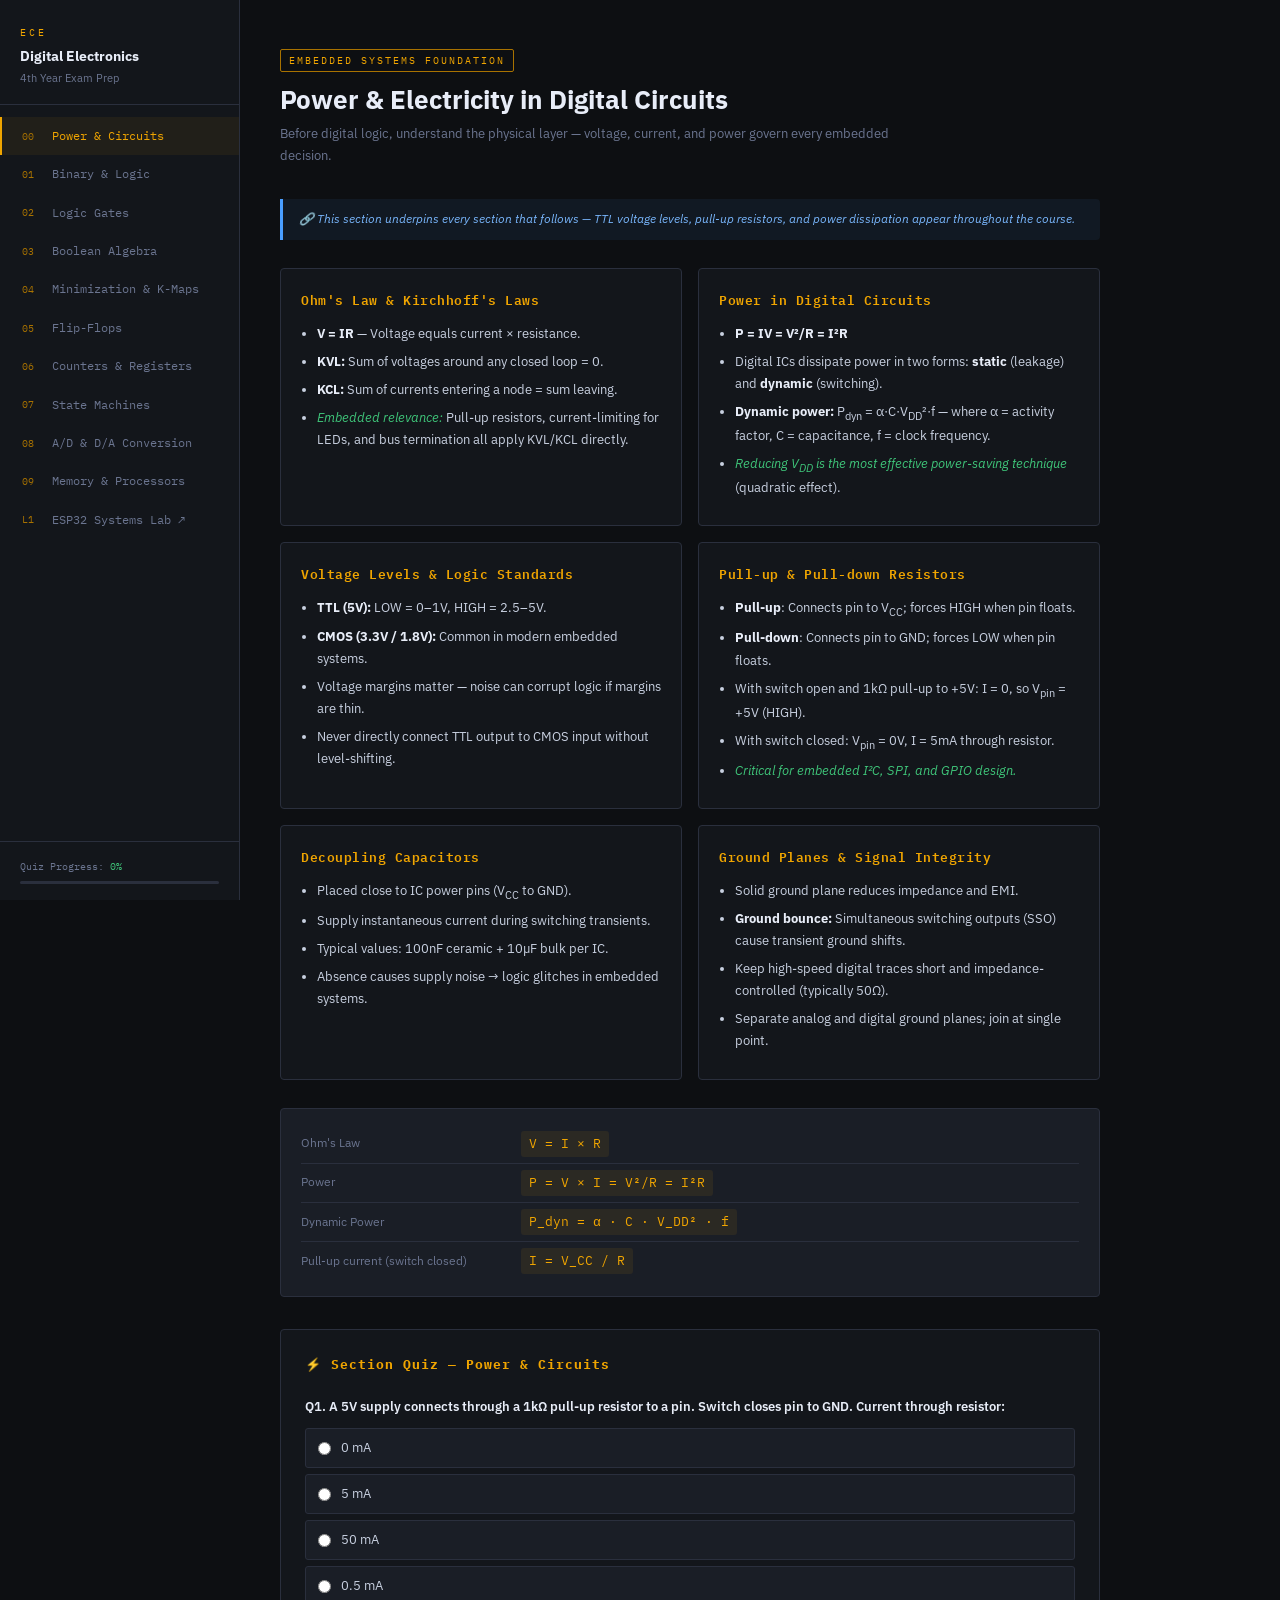
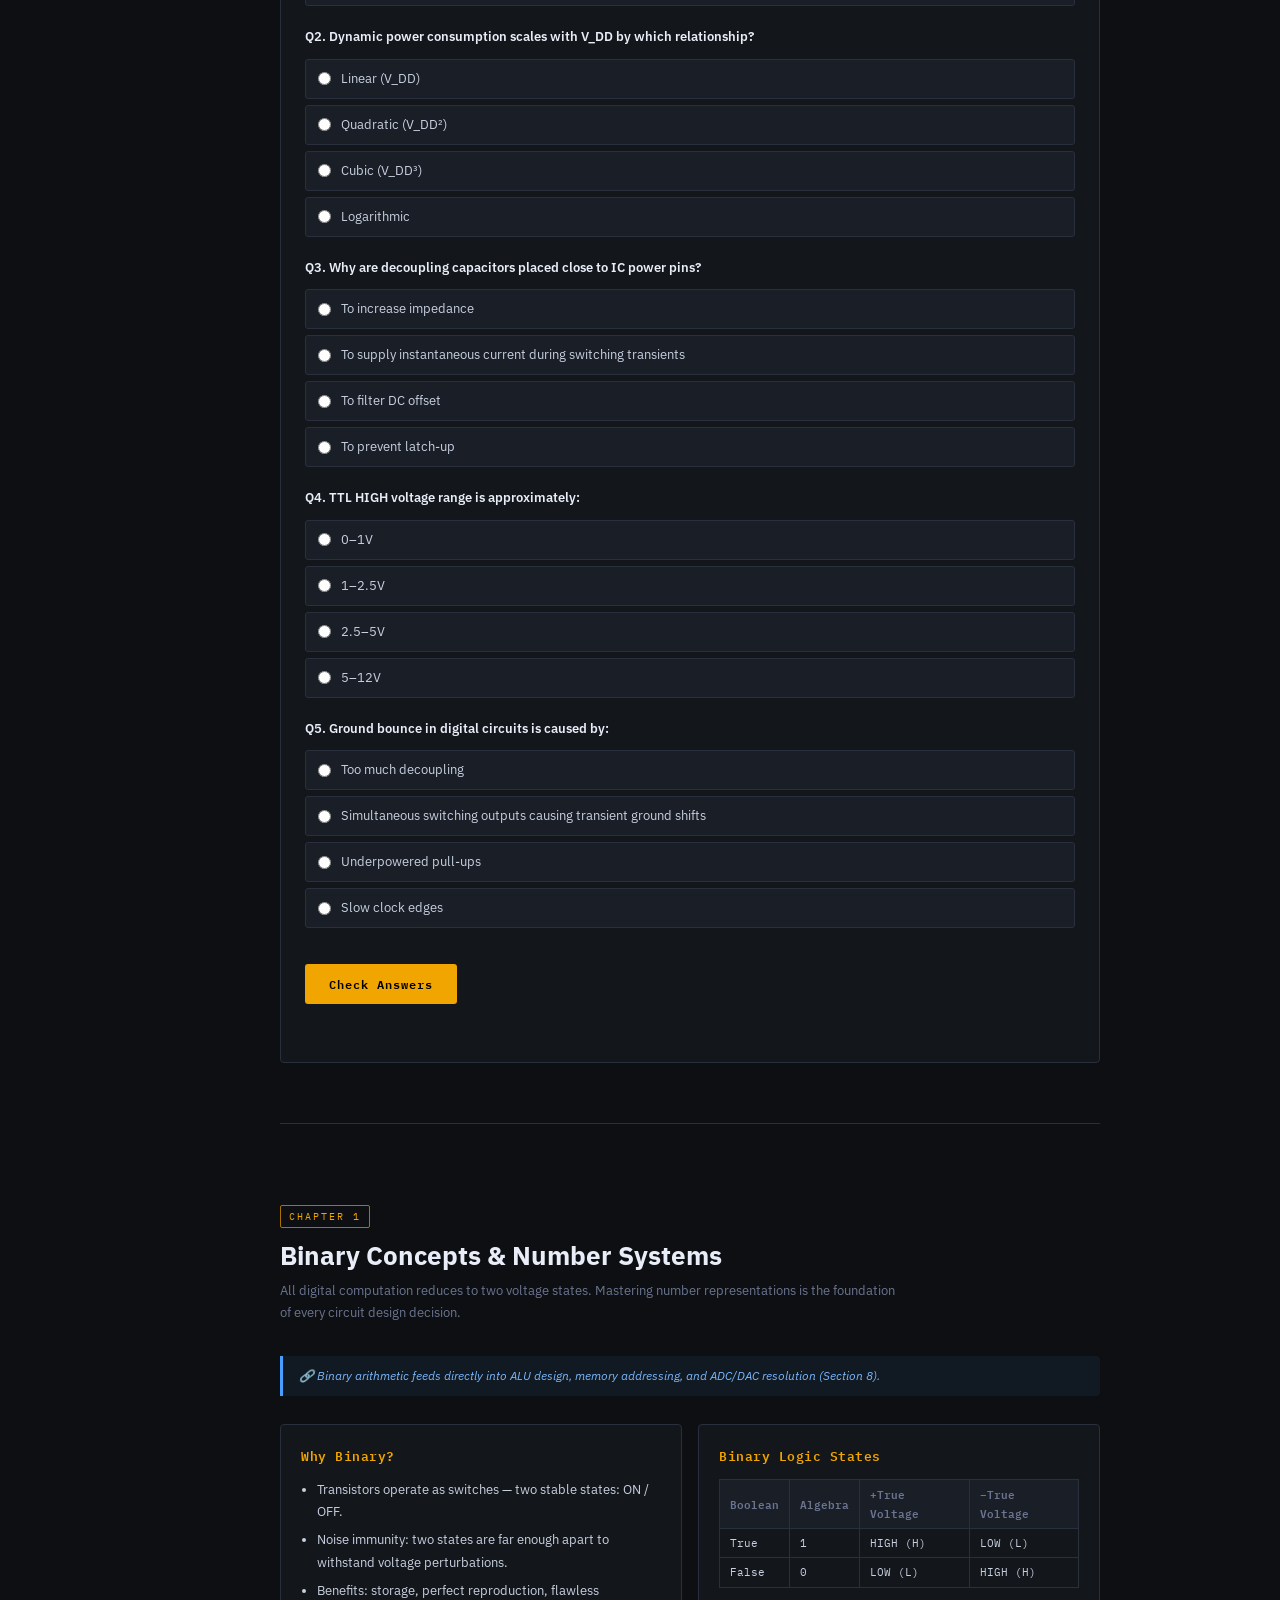
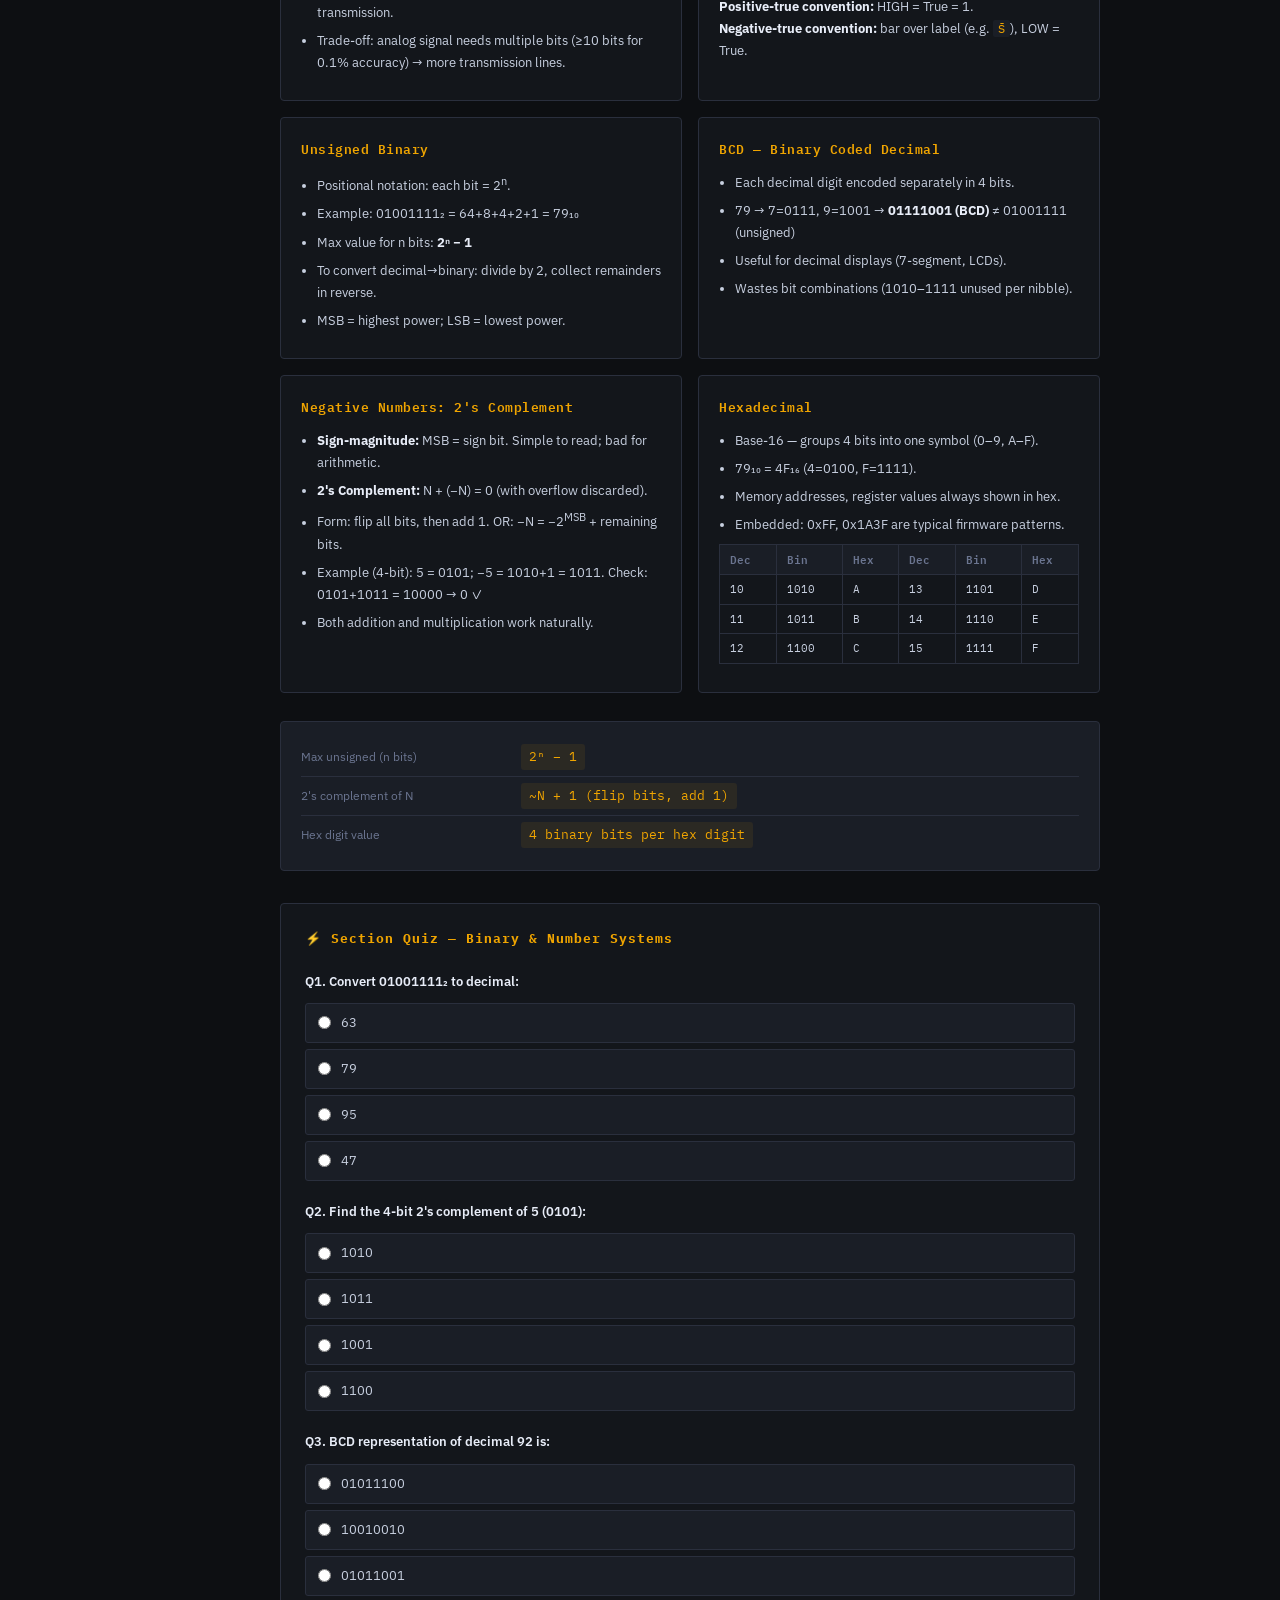
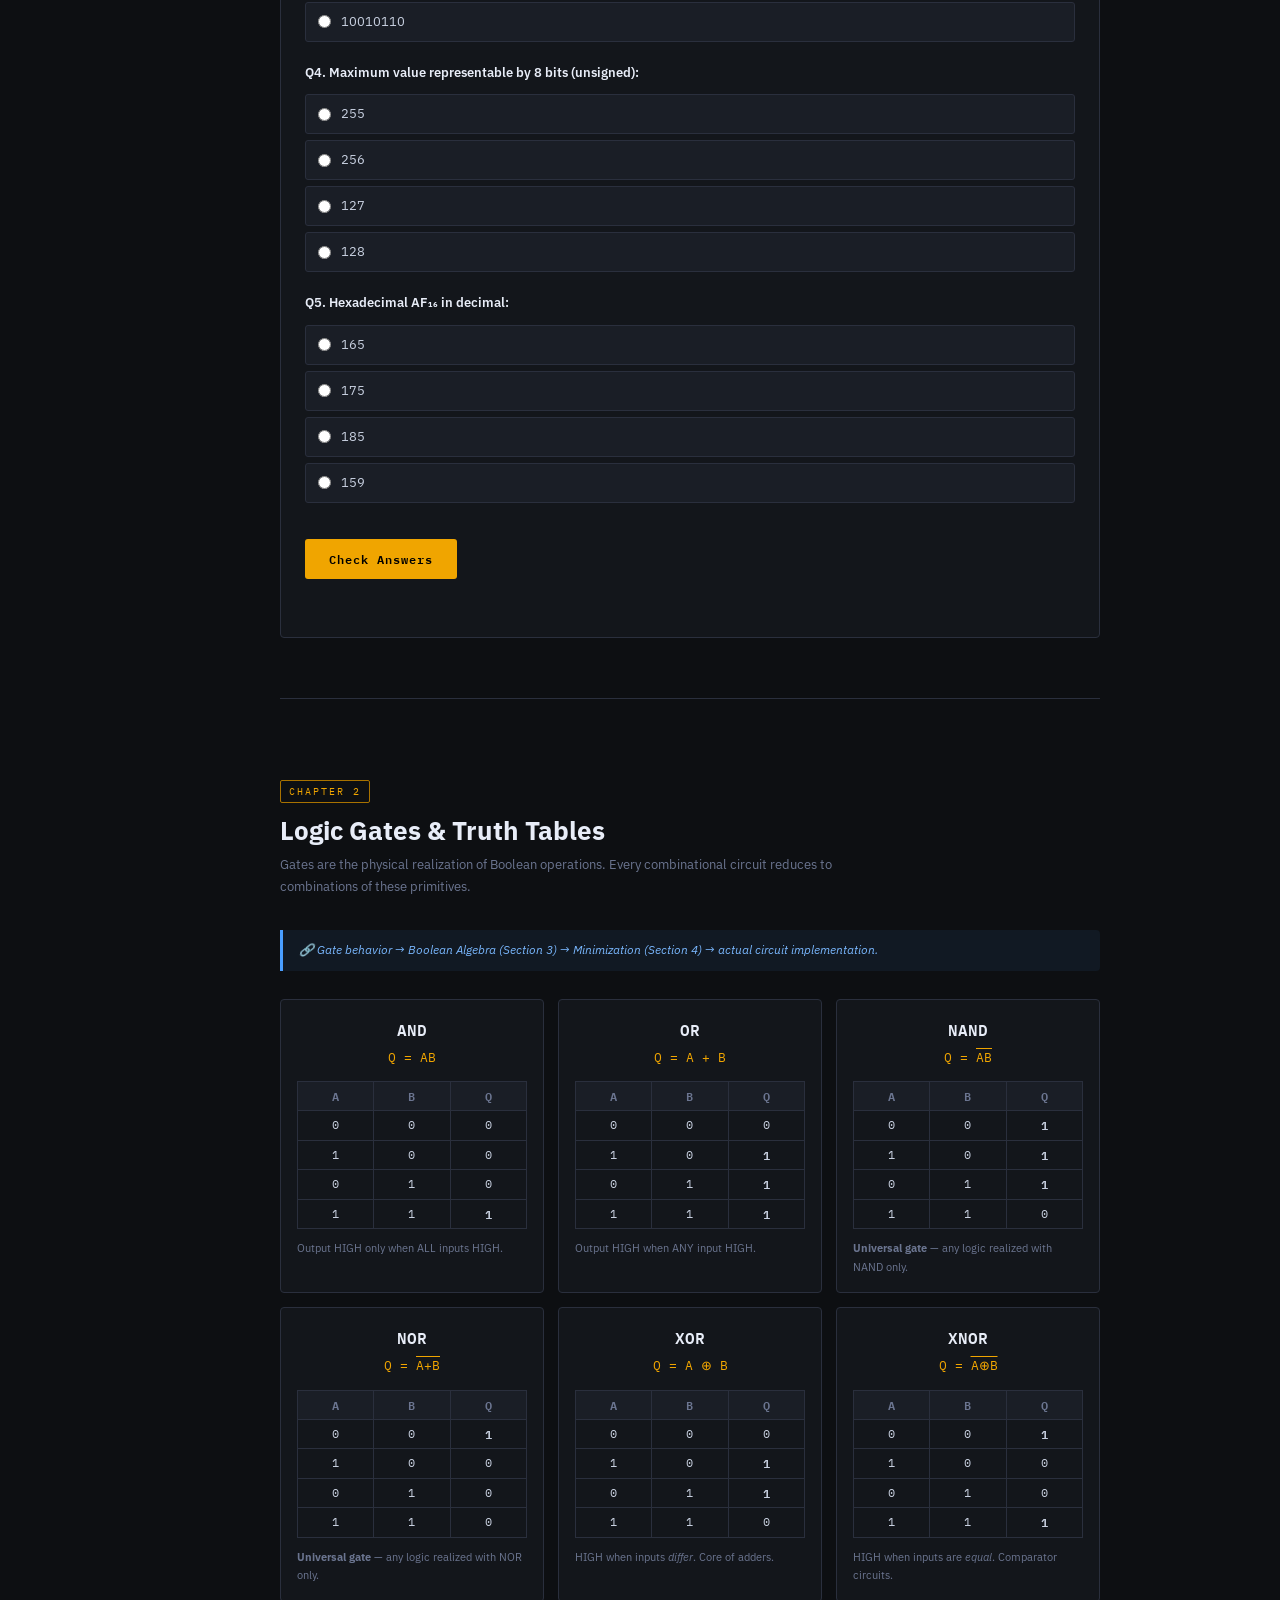
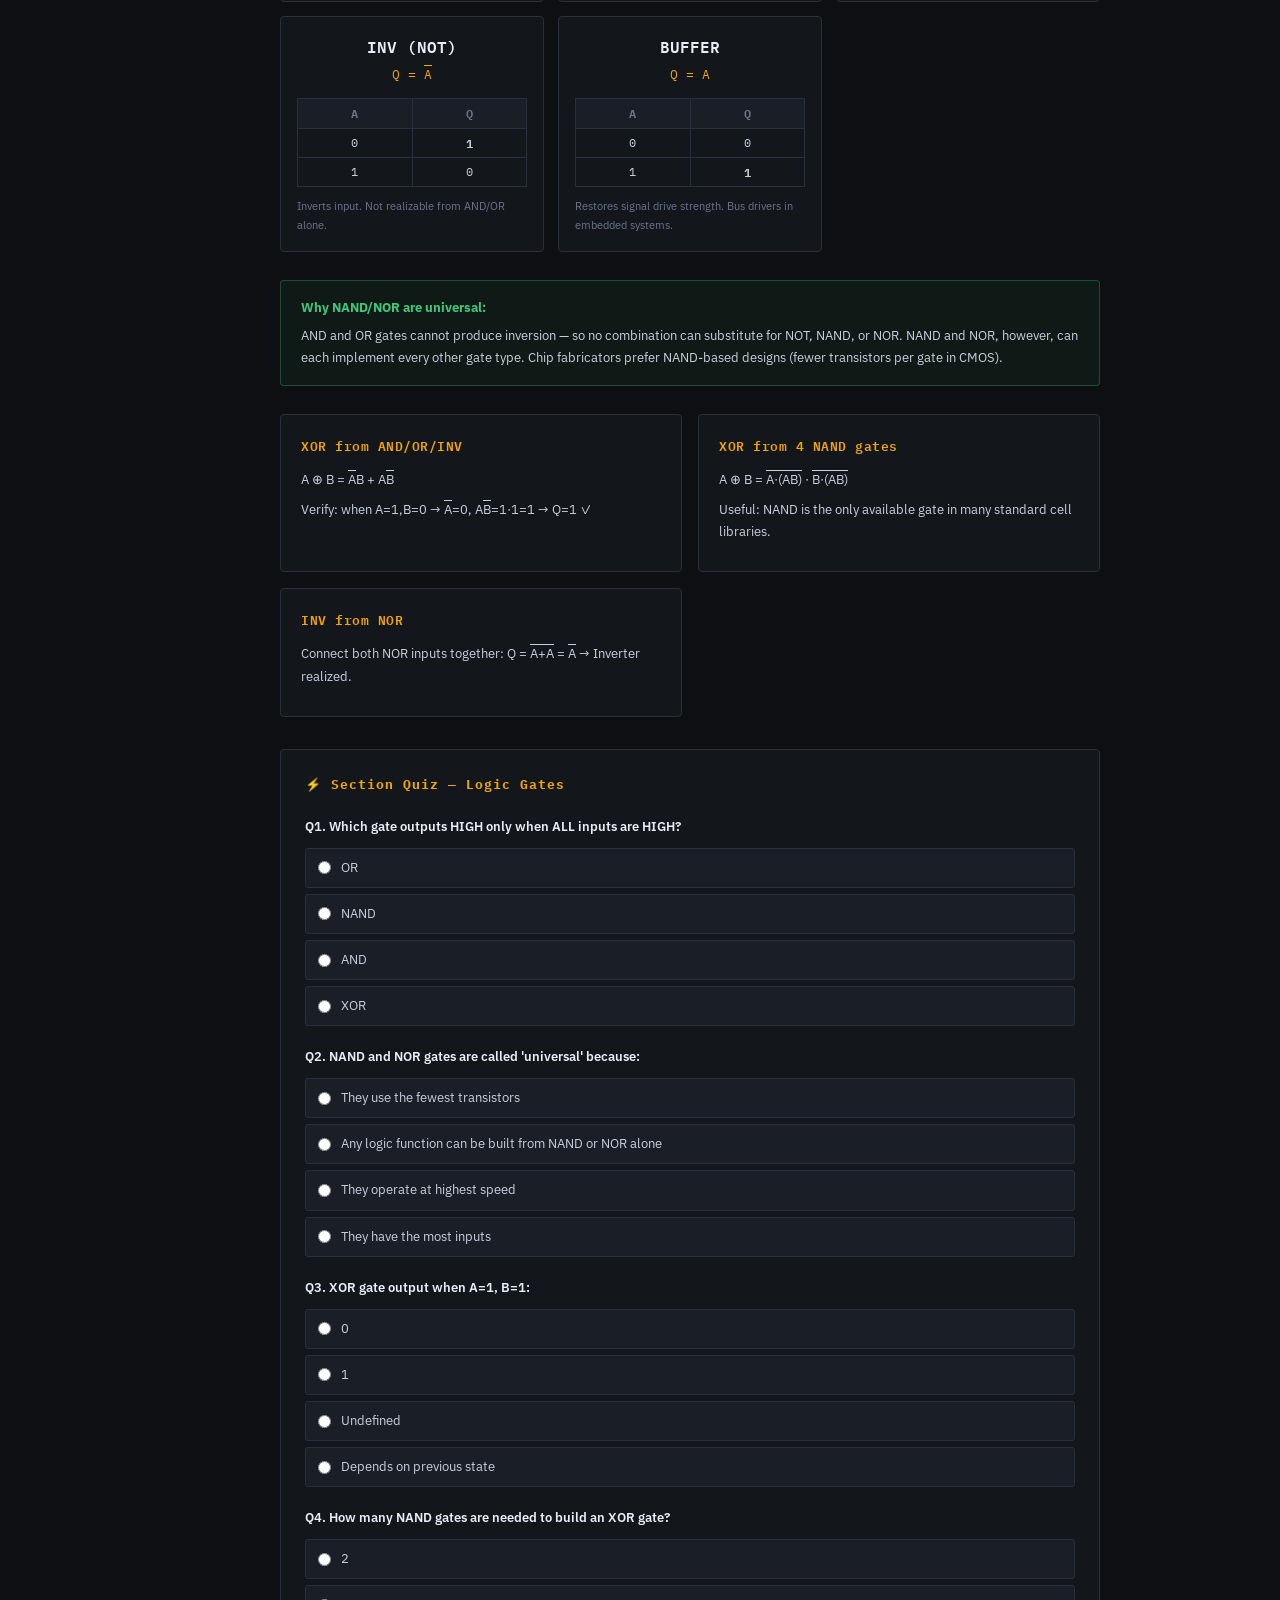
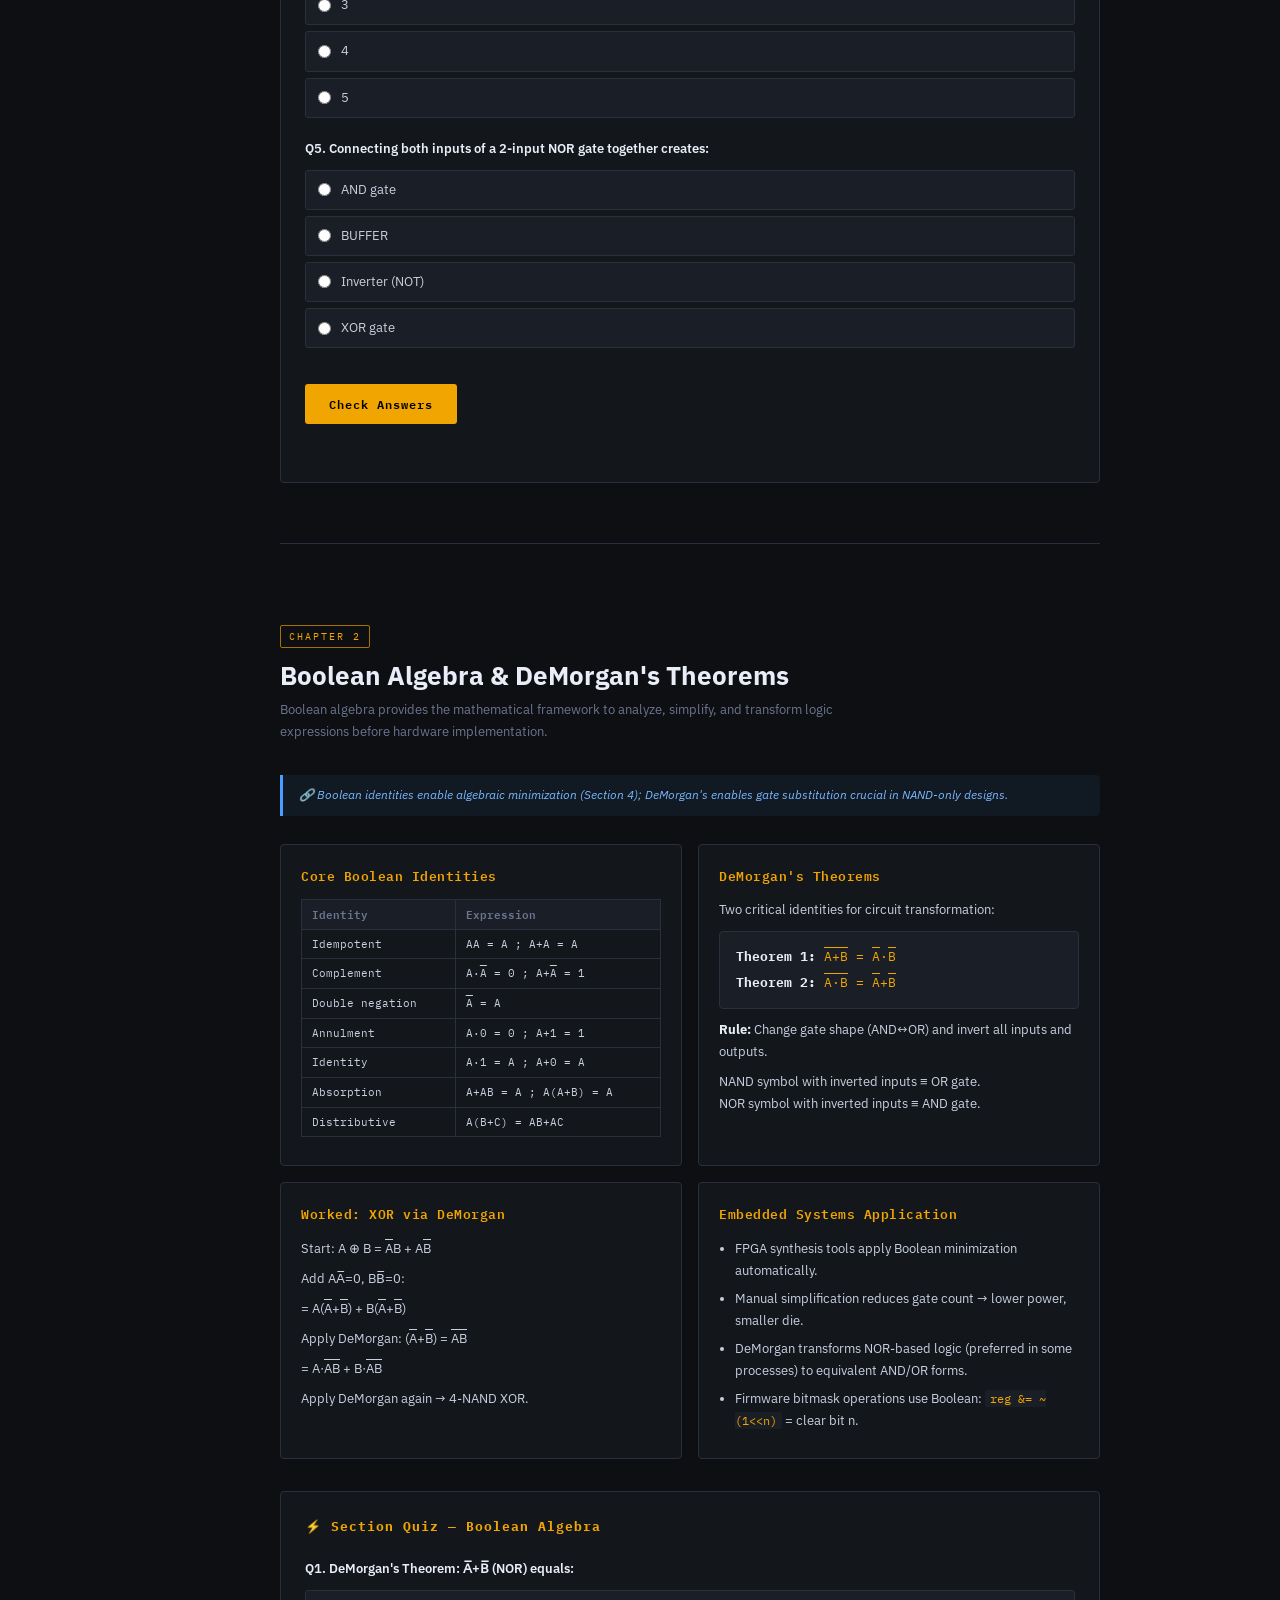
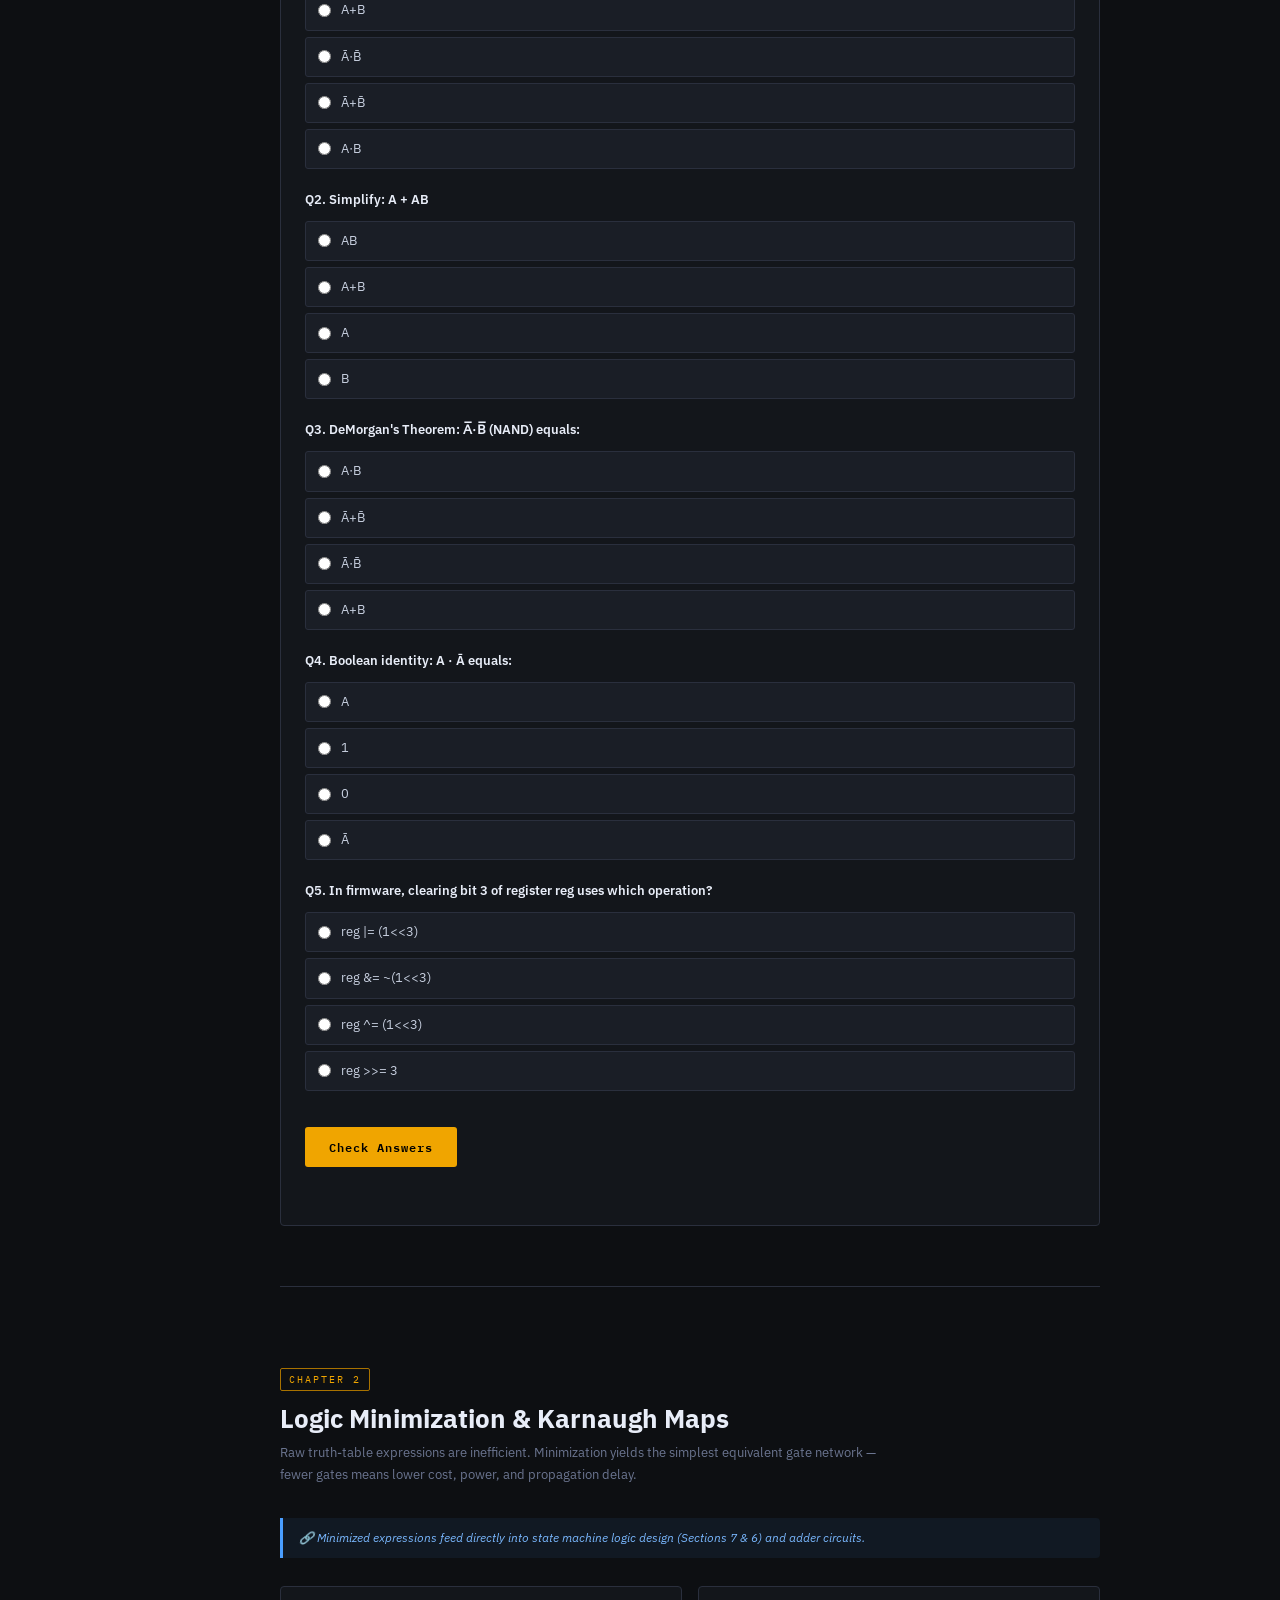
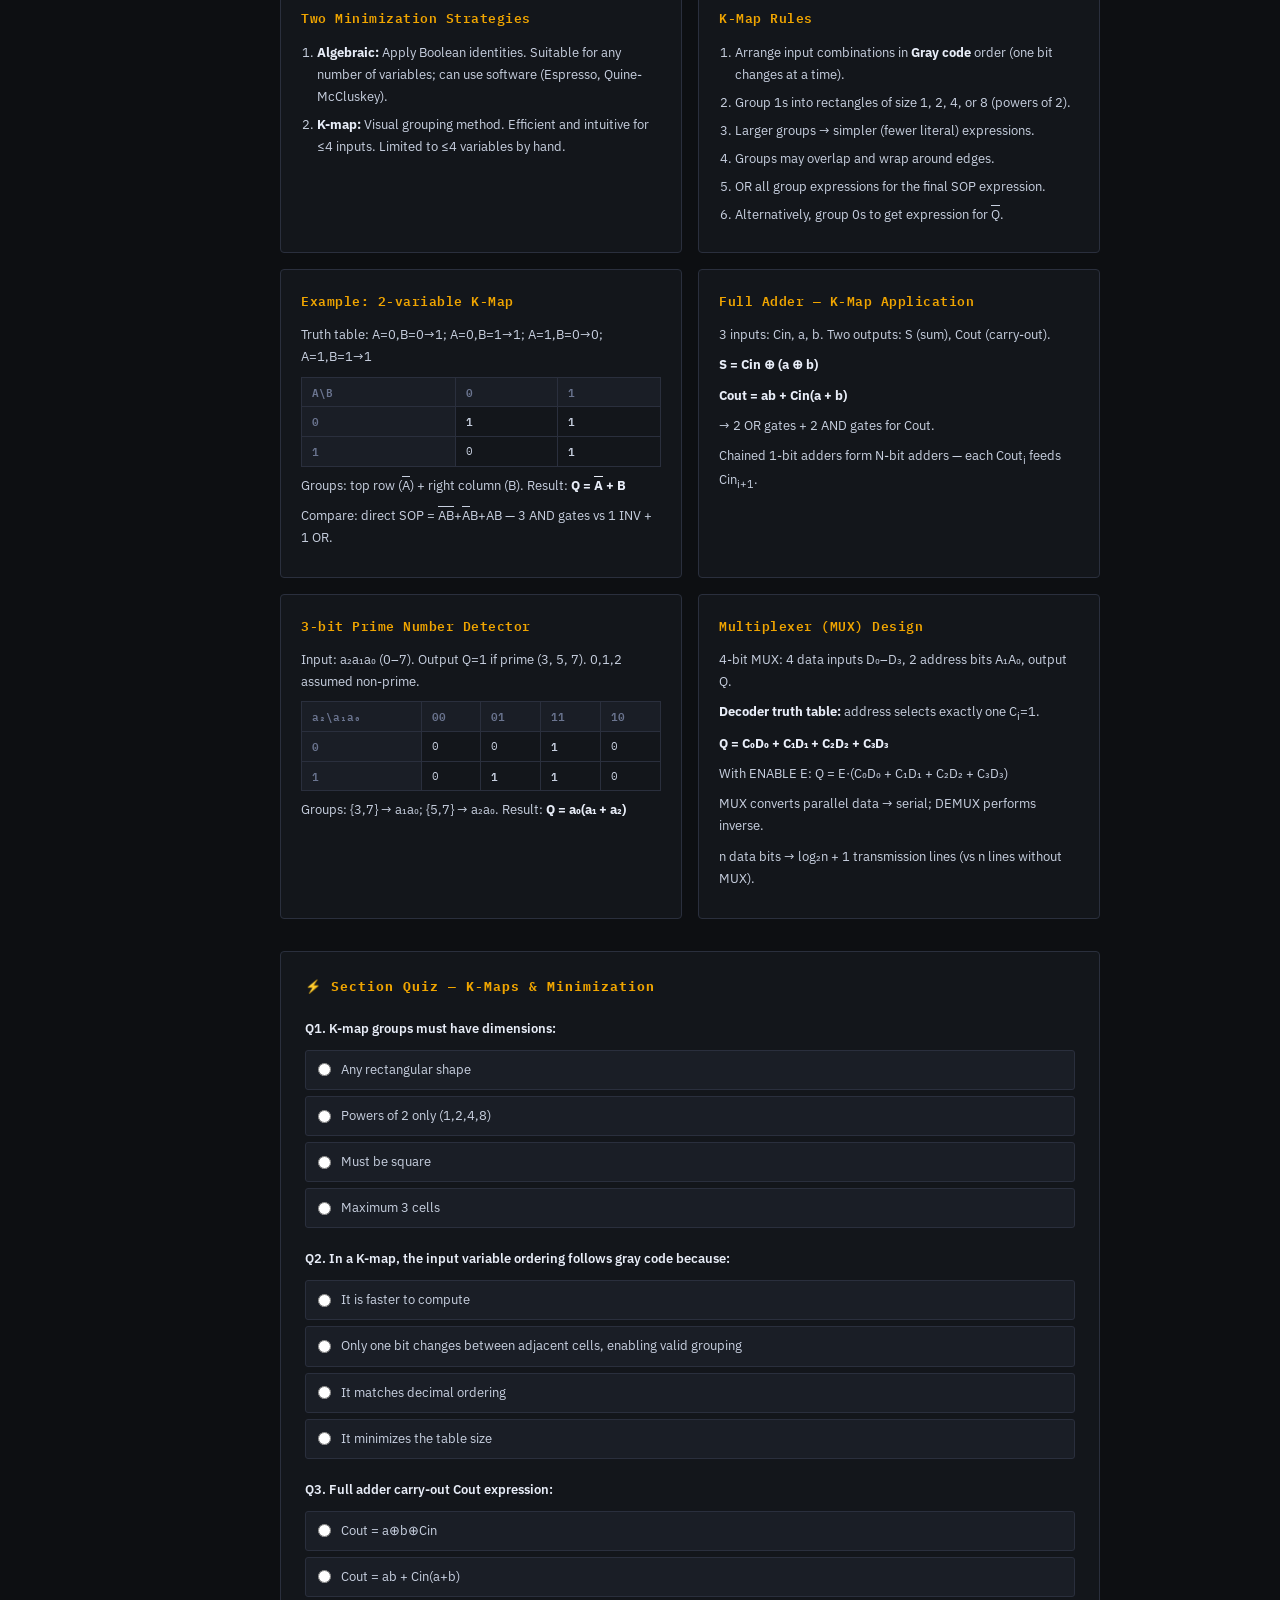
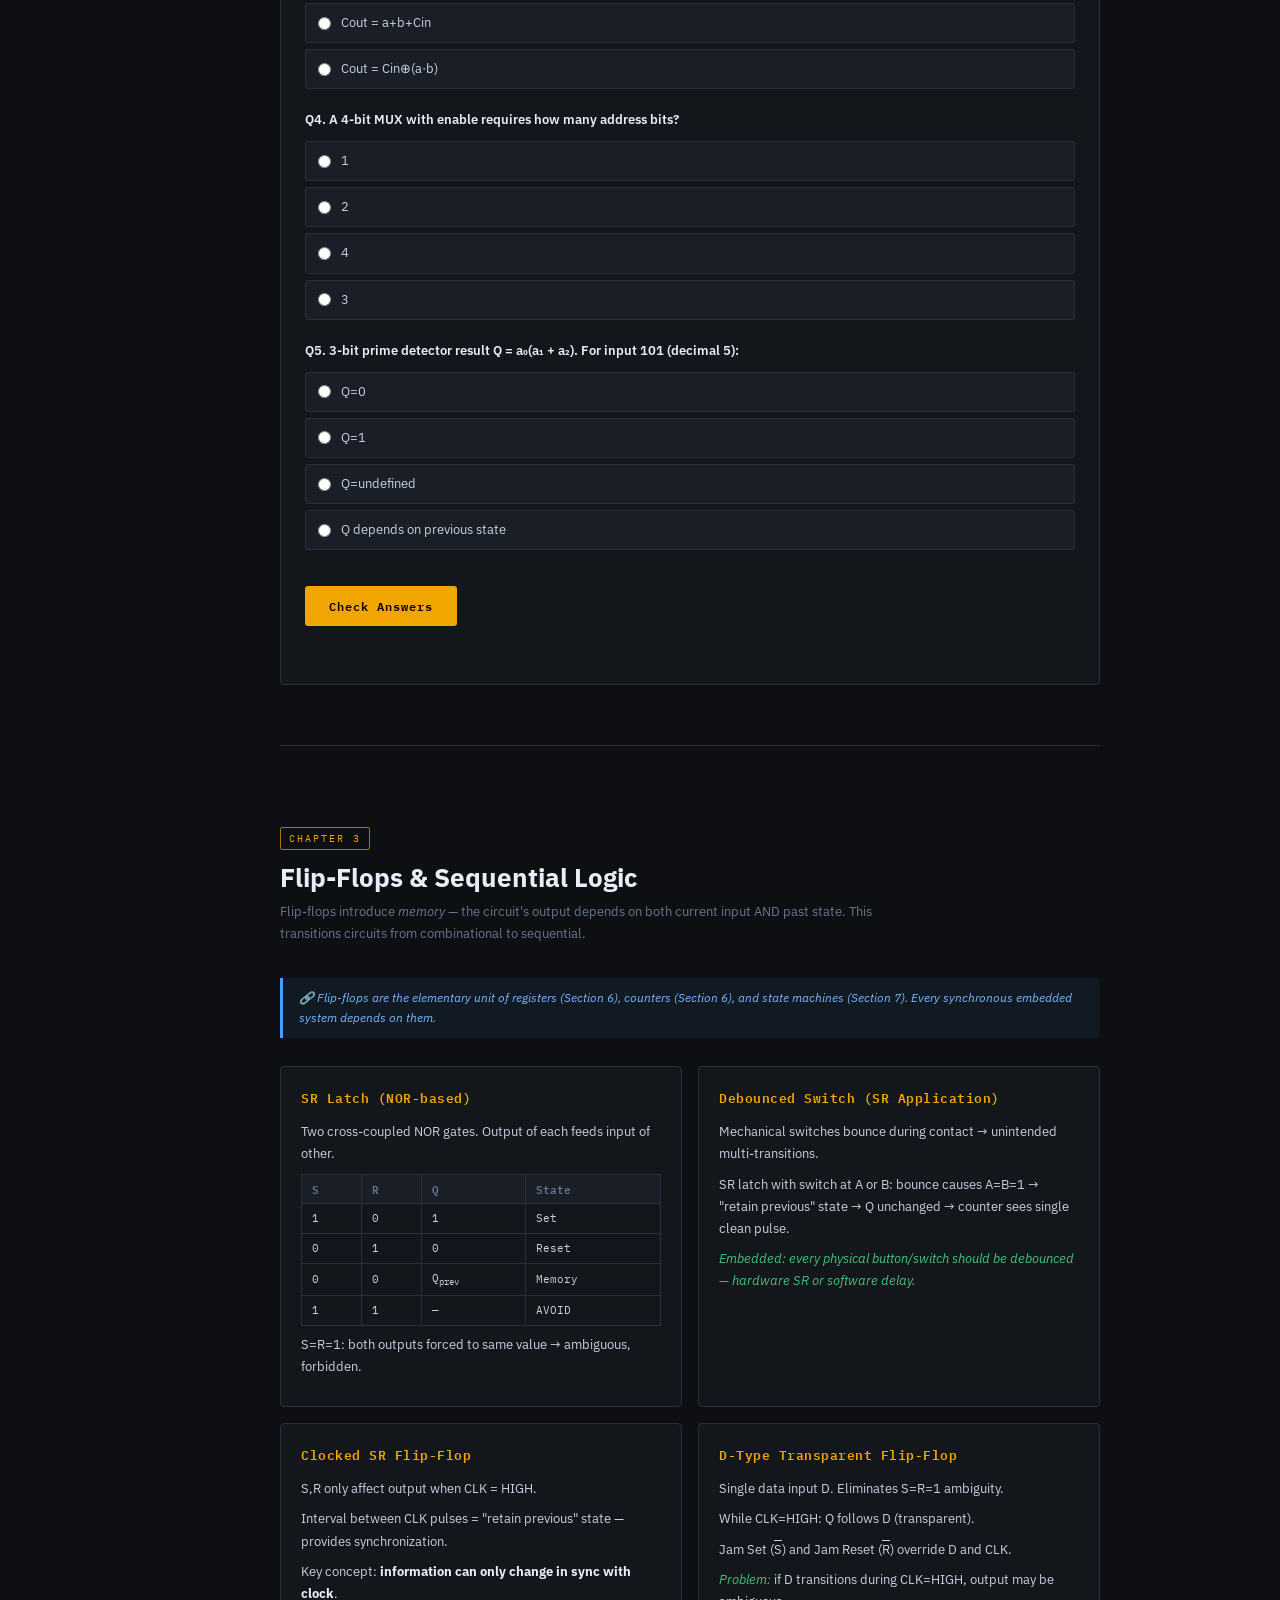
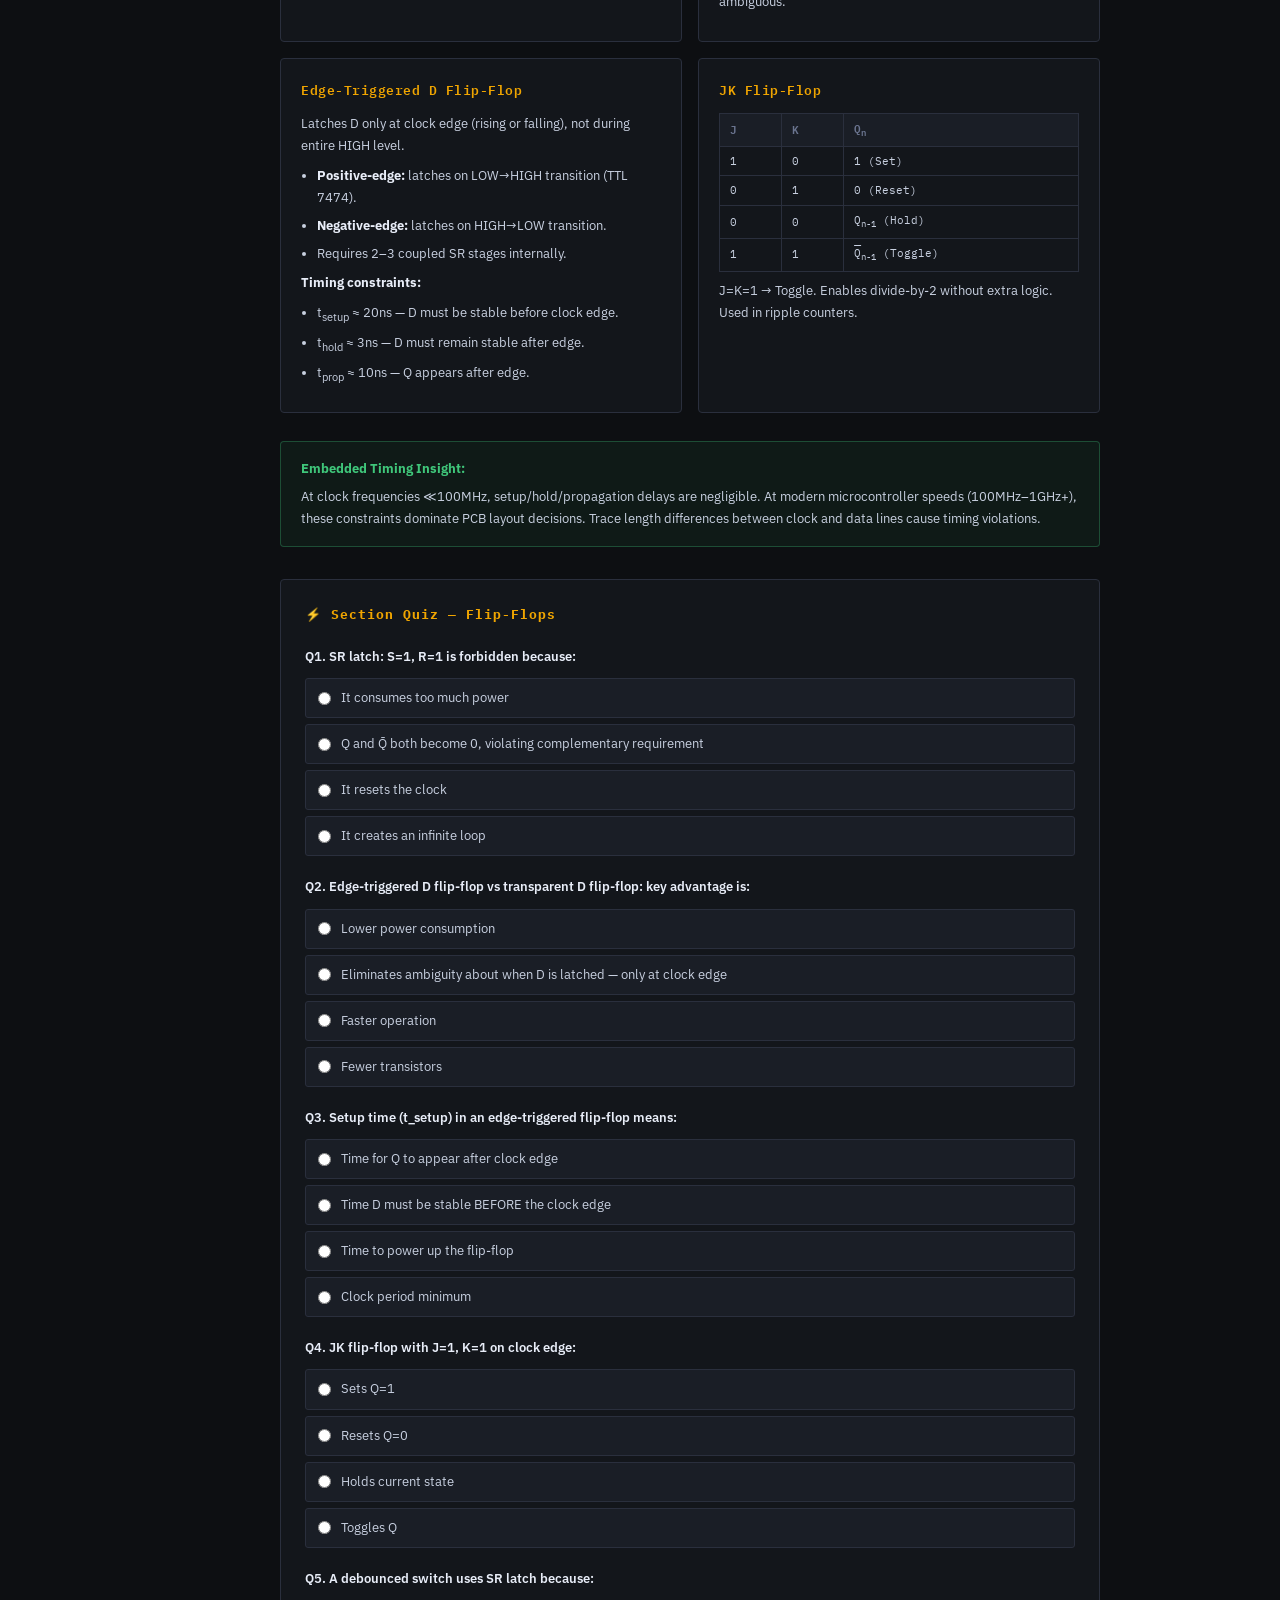
==== index.html @ 7627d863 "Initial commit for sample test" ====
<!DOCTYPE html>
<html lang="en">
<head>
  <meta charset="UTF-8" />
  <meta name="viewport" content="width=device-width, initial-scale=1.0"/>
  <title>Digital Electronics — Study Guide</title>
  <link rel="stylesheet" href="style.css" />
  <link rel="preconnect" href="https://fonts.googleapis.com">
  <link href="https://fonts.googleapis.com/css2?family=IBM+Plex+Mono:wght@400;600&family=IBM+Plex+Sans:wght@300;400;600;700&display=swap" rel="stylesheet">
</head>
<body>

<!-- SIDEBAR NAV -->
<nav id="sidebar">
  <div id="nav-header">
    <span class="nav-label">ECE</span>
    <h1>Digital Electronics</h1>
    <p>4th Year Exam Prep</p>
  </div>
  <ul id="nav-links">
    <li><a href="#s0" class="nav-item active" data-section="s0"><span class="num">00</span> Power &amp; Circuits</a></li>
    <li><a href="#s1" class="nav-item" data-section="s1"><span class="num">01</span> Binary &amp; Logic</a></li>
    <li><a href="#s2" class="nav-item" data-section="s2"><span class="num">02</span> Logic Gates</a></li>
    <li><a href="#s3" class="nav-item" data-section="s3"><span class="num">03</span> Boolean Algebra</a></li>
    <li><a href="#s4" class="nav-item" data-section="s4"><span class="num">04</span> Minimization &amp; K-Maps</a></li>
    <li><a href="#s5" class="nav-item" data-section="s5"><span class="num">05</span> Flip-Flops</a></li>
    <li><a href="#s6" class="nav-item" data-section="s6"><span class="num">06</span> Counters &amp; Registers</a></li>
    <li><a href="#s7" class="nav-item" data-section="s7"><span class="num">07</span> State Machines</a></li>
    <li><a href="#s8" class="nav-item" data-section="s8"><span class="num">08</span> A/D &amp; D/A Conversion</a></li>
    <li><a href="#s9" class="nav-item" data-section="s9"><span class="num">09</span> Memory &amp; Processors</a></li>
    <li><a href="lab_esp32.html" class="nav-item"><span class="num">L1</span> ESP32 Systems Lab ↗</a></li>
  </ul>
  <div id="progress-block">
    <div id="progress-label">Quiz Progress: <span id="pct">0%</span></div>
    <div id="progress-bar"><div id="progress-fill"></div></div>
  </div>
</nav>

<div id="hamburger" onclick="toggleSidebar()">&#9776;</div>

<!-- MAIN CONTENT -->
<main id="content">

<!-- ═══════════════════════════════════════════ -->
<!-- SECTION 0: POWER & CIRCUITS -->
<!-- ═══════════════════════════════════════════ -->
<section id="s0" class="topic-section">
  <div class="section-header">
    <span class="tag">Embedded Systems Foundation</span>
    <h2>Power &amp; Electricity in Digital Circuits</h2>
    <p class="subtitle">Before digital logic, understand the physical layer — voltage, current, and power govern every embedded decision.</p>
  </div>

  <div class="flow-banner">🔗 This section underpins every section that follows — TTL voltage levels, pull-up resistors, and power dissipation appear throughout the course.</div>

  <div class="card-grid">
    <div class="card">
      <h3>Ohm's Law &amp; Kirchhoff's Laws</h3>
      <ul>
        <li><strong>V = IR</strong> — Voltage equals current × resistance.</li>
        <li><strong>KVL:</strong> Sum of voltages around any closed loop = 0.</li>
        <li><strong>KCL:</strong> Sum of currents entering a node = sum leaving.</li>
        <li><em>Embedded relevance:</em> Pull-up resistors, current-limiting for LEDs, and bus termination all apply KVL/KCL directly.</li>
      </ul>
    </div>
    <div class="card">
      <h3>Power in Digital Circuits</h3>
      <ul>
        <li><strong>P = IV = V²/R = I²R</strong></li>
        <li>Digital ICs dissipate power in two forms: <strong>static</strong> (leakage) and <strong>dynamic</strong> (switching).</li>
        <li><strong>Dynamic power:</strong> P<sub>dyn</sub> = α·C·V<sub>DD</sub>²·f — where α = activity factor, C = capacitance, f = clock frequency.</li>
        <li><em>Reducing V<sub>DD</sub> is the most effective power-saving technique</em> (quadratic effect).</li>
      </ul>
    </div>
    <div class="card">
      <h3>Voltage Levels &amp; Logic Standards</h3>
      <ul>
        <li><strong>TTL (5V):</strong> LOW = 0–1V, HIGH = 2.5–5V.</li>
        <li><strong>CMOS (3.3V / 1.8V):</strong> Common in modern embedded systems.</li>
        <li>Voltage margins matter — noise can corrupt logic if margins are thin.</li>
        <li>Never directly connect TTL output to CMOS input without level-shifting.</li>
      </ul>
    </div>
    <div class="card">
      <h3>Pull-up &amp; Pull-down Resistors</h3>
      <ul>
        <li><strong>Pull-up</strong>: Connects pin to V<sub>CC</sub>; forces HIGH when pin floats.</li>
        <li><strong>Pull-down</strong>: Connects pin to GND; forces LOW when pin floats.</li>
        <li>With switch open and 1kΩ pull-up to +5V: I = 0, so V<sub>pin</sub> = +5V (HIGH).</li>
        <li>With switch closed: V<sub>pin</sub> = 0V, I = 5mA through resistor.</li>
        <li><em>Critical for embedded I²C, SPI, and GPIO design.</em></li>
      </ul>
    </div>
    <div class="card">
      <h3>Decoupling Capacitors</h3>
      <ul>
        <li>Placed close to IC power pins (V<sub>CC</sub> to GND).</li>
        <li>Supply instantaneous current during switching transients.</li>
        <li>Typical values: 100nF ceramic + 10µF bulk per IC.</li>
        <li>Absence causes supply noise → logic glitches in embedded systems.</li>
      </ul>
    </div>
    <div class="card">
      <h3>Ground Planes &amp; Signal Integrity</h3>
      <ul>
        <li>Solid ground plane reduces impedance and EMI.</li>
        <li><strong>Ground bounce:</strong> Simultaneous switching outputs (SSO) cause transient ground shifts.</li>
        <li>Keep high-speed digital traces short and impedance-controlled (typically 50Ω).</li>
        <li>Separate analog and digital ground planes; join at single point.</li>
      </ul>
    </div>
  </div>

  <div class="formula-block">
    <div class="formula-row"><span>Ohm's Law</span><code>V = I × R</code></div>
    <div class="formula-row"><span>Power</span><code>P = V × I = V²/R = I²R</code></div>
    <div class="formula-row"><span>Dynamic Power</span><code>P_dyn = α · C · V_DD² · f</code></div>
    <div class="formula-row"><span>Pull-up current (switch closed)</span><code>I = V_CC / R</code></div>
  </div>

  <div class="quiz-block" id="q-s0">
    <h3>⚡ Section Quiz — Power &amp; Circuits</h3>
    <div class="quiz-questions" id="quiz-s0"></div>
    <button class="btn-check" onclick="checkQuiz('s0')">Check Answers</button>
    <div class="quiz-result" id="result-s0"></div>
  </div>
</section>

<!-- ═══════════════════════════════════════════ -->
<!-- SECTION 1: BINARY & LOGIC -->
<!-- ═══════════════════════════════════════════ -->
<section id="s1" class="topic-section">
  <div class="section-header">
    <span class="tag">Chapter 1</span>
    <h2>Binary Concepts &amp; Number Systems</h2>
    <p class="subtitle">All digital computation reduces to two voltage states. Mastering number representations is the foundation of every circuit design decision.</p>
  </div>

  <div class="flow-banner">🔗 Binary arithmetic feeds directly into ALU design, memory addressing, and ADC/DAC resolution (Section 8).</div>

  <div class="card-grid">
    <div class="card">
      <h3>Why Binary?</h3>
      <ul>
        <li>Transistors operate as switches — two stable states: ON / OFF.</li>
        <li>Noise immunity: two states are far enough apart to withstand voltage perturbations.</li>
        <li>Benefits: storage, perfect reproduction, flawless transmission.</li>
        <li>Trade-off: analog signal needs multiple bits (≥10 bits for 0.1% accuracy) → more transmission lines.</li>
      </ul>
    </div>
    <div class="card">
      <h3>Binary Logic States</h3>
      <table class="mini-table">
        <tr><th>Boolean</th><th>Algebra</th><th>+True Voltage</th><th>−True Voltage</th></tr>
        <tr><td>True</td><td>1</td><td>HIGH (H)</td><td>LOW (L)</td></tr>
        <tr><td>False</td><td>0</td><td>LOW (L)</td><td>HIGH (H)</td></tr>
      </table>
      <p><strong>Positive-true convention:</strong> HIGH = True = 1.<br>
      <strong>Negative-true convention:</strong> bar over label (e.g. <code>S̄</code>), LOW = True.</p>
    </div>
    <div class="card">
      <h3>Unsigned Binary</h3>
      <ul>
        <li>Positional notation: each bit = 2<sup>n</sup>.</li>
        <li>Example: 01001111₂ = 64+8+4+2+1 = 79₁₀</li>
        <li>Max value for n bits: <strong>2ⁿ − 1</strong></li>
        <li>To convert decimal→binary: divide by 2, collect remainders in reverse.</li>
        <li>MSB = highest power; LSB = lowest power.</li>
      </ul>
    </div>
    <div class="card">
      <h3>BCD — Binary Coded Decimal</h3>
      <ul>
        <li>Each decimal digit encoded separately in 4 bits.</li>
        <li>79 → 7=0111, 9=1001 → <strong>01111001 (BCD)</strong> ≠ 01001111 (unsigned)</li>
        <li>Useful for decimal displays (7-segment, LCDs).</li>
        <li>Wastes bit combinations (1010–1111 unused per nibble).</li>
      </ul>
    </div>
    <div class="card">
      <h3>Negative Numbers: 2's Complement</h3>
      <ul>
        <li><strong>Sign-magnitude:</strong> MSB = sign bit. Simple to read; bad for arithmetic.</li>
        <li><strong>2's Complement:</strong> N + (−N) = 0 (with overflow discarded).</li>
        <li>Form: flip all bits, then add 1. OR: −N = −2<sup>MSB</sup> + remaining bits.</li>
        <li>Example (4-bit): 5 = 0101; −5 = 1010+1 = 1011. Check: 0101+1011 = 10000 → 0 ✓</li>
        <li>Both addition and multiplication work naturally.</li>
      </ul>
    </div>
    <div class="card">
      <h3>Hexadecimal</h3>
      <ul>
        <li>Base-16 — groups 4 bits into one symbol (0–9, A–F).</li>
        <li>79₁₀ = 4F₁₆ (4=0100, F=1111).</li>
        <li>Memory addresses, register values always shown in hex.</li>
        <li>Embedded: 0xFF, 0x1A3F are typical firmware patterns.</li>
      </ul>
      <table class="mini-table">
        <tr><th>Dec</th><th>Bin</th><th>Hex</th><th>Dec</th><th>Bin</th><th>Hex</th></tr>
        <tr><td>10</td><td>1010</td><td>A</td><td>13</td><td>1101</td><td>D</td></tr>
        <tr><td>11</td><td>1011</td><td>B</td><td>14</td><td>1110</td><td>E</td></tr>
        <tr><td>12</td><td>1100</td><td>C</td><td>15</td><td>1111</td><td>F</td></tr>
      </table>
    </div>
  </div>

  <div class="formula-block">
    <div class="formula-row"><span>Max unsigned (n bits)</span><code>2ⁿ − 1</code></div>
    <div class="formula-row"><span>2's complement of N</span><code>~N + 1  (flip bits, add 1)</code></div>
    <div class="formula-row"><span>Hex digit value</span><code>4 binary bits per hex digit</code></div>
  </div>

  <div class="quiz-block" id="q-s1">
    <h3>⚡ Section Quiz — Binary &amp; Number Systems</h3>
    <div class="quiz-questions" id="quiz-s1"></div>
    <button class="btn-check" onclick="checkQuiz('s1')">Check Answers</button>
    <div class="quiz-result" id="result-s1"></div>
  </div>
</section>

<!-- ═══════════════════════════════════════════ -->
<!-- SECTION 2: LOGIC GATES -->
<!-- ═══════════════════════════════════════════ -->
<section id="s2" class="topic-section">
  <div class="section-header">
    <span class="tag">Chapter 2</span>
    <h2>Logic Gates &amp; Truth Tables</h2>
    <p class="subtitle">Gates are the physical realization of Boolean operations. Every combinational circuit reduces to combinations of these primitives.</p>
  </div>

  <div class="flow-banner">🔗 Gate behavior → Boolean Algebra (Section 3) → Minimization (Section 4) → actual circuit implementation.</div>

  <div class="gate-grid">
    <div class="gate-card">
      <div class="gate-name">AND</div>
      <div class="gate-expr">Q = AB</div>
      <table class="tt"><tr><th>A</th><th>B</th><th>Q</th></tr>
        <tr><td>0</td><td>0</td><td class="out0">0</td></tr>
        <tr><td>1</td><td>0</td><td class="out0">0</td></tr>
        <tr><td>0</td><td>1</td><td class="out0">0</td></tr>
        <tr><td>1</td><td>1</td><td class="out1">1</td></tr>
      </table>
      <p class="gate-note">Output HIGH only when ALL inputs HIGH.</p>
    </div>
    <div class="gate-card">
      <div class="gate-name">OR</div>
      <div class="gate-expr">Q = A + B</div>
      <table class="tt"><tr><th>A</th><th>B</th><th>Q</th></tr>
        <tr><td>0</td><td>0</td><td class="out0">0</td></tr>
        <tr><td>1</td><td>0</td><td class="out1">1</td></tr>
        <tr><td>0</td><td>1</td><td class="out1">1</td></tr>
        <tr><td>1</td><td>1</td><td class="out1">1</td></tr>
      </table>
      <p class="gate-note">Output HIGH when ANY input HIGH.</p>
    </div>
    <div class="gate-card">
      <div class="gate-name">NAND</div>
      <div class="gate-expr">Q = <span class="bar">AB</span></div>
      <table class="tt"><tr><th>A</th><th>B</th><th>Q</th></tr>
        <tr><td>0</td><td>0</td><td class="out1">1</td></tr>
        <tr><td>1</td><td>0</td><td class="out1">1</td></tr>
        <tr><td>0</td><td>1</td><td class="out1">1</td></tr>
        <tr><td>1</td><td>1</td><td class="out0">0</td></tr>
      </table>
      <p class="gate-note"><strong>Universal gate</strong> — any logic realized with NAND only.</p>
    </div>
    <div class="gate-card">
      <div class="gate-name">NOR</div>
      <div class="gate-expr">Q = <span class="bar">A+B</span></div>
      <table class="tt"><tr><th>A</th><th>B</th><th>Q</th></tr>
        <tr><td>0</td><td>0</td><td class="out1">1</td></tr>
        <tr><td>1</td><td>0</td><td class="out0">0</td></tr>
        <tr><td>0</td><td>1</td><td class="out0">0</td></tr>
        <tr><td>1</td><td>1</td><td class="out0">0</td></tr>
      </table>
      <p class="gate-note"><strong>Universal gate</strong> — any logic realized with NOR only.</p>
    </div>
    <div class="gate-card">
      <div class="gate-name">XOR</div>
      <div class="gate-expr">Q = A ⊕ B</div>
      <table class="tt"><tr><th>A</th><th>B</th><th>Q</th></tr>
        <tr><td>0</td><td>0</td><td class="out0">0</td></tr>
        <tr><td>1</td><td>0</td><td class="out1">1</td></tr>
        <tr><td>0</td><td>1</td><td class="out1">1</td></tr>
        <tr><td>1</td><td>1</td><td class="out0">0</td></tr>
      </table>
      <p class="gate-note">HIGH when inputs <em>differ</em>. Core of adders.</p>
    </div>
    <div class="gate-card">
      <div class="gate-name">XNOR</div>
      <div class="gate-expr">Q = <span class="bar">A⊕B</span></div>
      <table class="tt"><tr><th>A</th><th>B</th><th>Q</th></tr>
        <tr><td>0</td><td>0</td><td class="out1">1</td></tr>
        <tr><td>1</td><td>0</td><td class="out0">0</td></tr>
        <tr><td>0</td><td>1</td><td class="out0">0</td></tr>
        <tr><td>1</td><td>1</td><td class="out1">1</td></tr>
      </table>
      <p class="gate-note">HIGH when inputs are <em>equal</em>. Comparator circuits.</p>
    </div>
    <div class="gate-card">
      <div class="gate-name">INV (NOT)</div>
      <div class="gate-expr">Q = <span class="bar">A</span></div>
      <table class="tt"><tr><th>A</th><th>Q</th></tr>
        <tr><td>0</td><td class="out1">1</td></tr>
        <tr><td>1</td><td class="out0">0</td></tr>
      </table>
      <p class="gate-note">Inverts input. Not realizable from AND/OR alone.</p>
    </div>
    <div class="gate-card">
      <div class="gate-name">BUFFER</div>
      <div class="gate-expr">Q = A</div>
      <table class="tt"><tr><th>A</th><th>Q</th></tr>
        <tr><td>0</td><td class="out0">0</td></tr>
        <tr><td>1</td><td class="out1">1</td></tr>
      </table>
      <p class="gate-note">Restores signal drive strength. Bus drivers in embedded systems.</p>
    </div>
  </div>

  <div class="callout">
    <strong>Why NAND/NOR are universal:</strong> AND and OR gates cannot produce inversion — so no combination can substitute for NOT, NAND, or NOR. NAND and NOR, however, can each implement every other gate type. Chip fabricators prefer NAND-based designs (fewer transistors per gate in CMOS).
  </div>

  <div class="card-grid">
    <div class="card">
      <h3>XOR from AND/OR/INV</h3>
      <p>A ⊕ B = <span class="bar">A</span>B + A<span class="bar">B</span></p>
      <p>Verify: when A=1,B=0 → <span class="bar">A</span>=0, A<span class="bar">B</span>=1·1=1 → Q=1 ✓</p>
    </div>
    <div class="card">
      <h3>XOR from 4 NAND gates</h3>
      <p>A ⊕ B = <span class="overline">A·(<span class="overline">AB</span>)</span> · <span class="overline">B·(<span class="overline">AB</span>)</span></p>
      <p>Useful: NAND is the only available gate in many standard cell libraries.</p>
    </div>
    <div class="card">
      <h3>INV from NOR</h3>
      <p>Connect both NOR inputs together: Q = <span class="bar">A+A</span> = <span class="bar">A</span> → Inverter realized.</p>
    </div>
  </div>

  <div class="quiz-block">
    <h3>⚡ Section Quiz — Logic Gates</h3>
    <div class="quiz-questions" id="quiz-s2"></div>
    <button class="btn-check" onclick="checkQuiz('s2')">Check Answers</button>
    <div class="quiz-result" id="result-s2"></div>
  </div>
</section>

<!-- ═══════════════════════════════════════════ -->
<!-- SECTION 3: BOOLEAN ALGEBRA -->
<!-- ═══════════════════════════════════════════ -->
<section id="s3" class="topic-section">
  <div class="section-header">
    <span class="tag">Chapter 2</span>
    <h2>Boolean Algebra &amp; DeMorgan's Theorems</h2>
    <p class="subtitle">Boolean algebra provides the mathematical framework to analyze, simplify, and transform logic expressions before hardware implementation.</p>
  </div>

  <div class="flow-banner">🔗 Boolean identities enable algebraic minimization (Section 4); DeMorgan's enables gate substitution crucial in NAND-only designs.</div>

  <div class="card-grid">
    <div class="card">
      <h3>Core Boolean Identities</h3>
      <table class="mini-table">
        <tr><th>Identity</th><th>Expression</th></tr>
        <tr><td>Idempotent</td><td>AA = A ; A+A = A</td></tr>
        <tr><td>Complement</td><td>A·<span class="bar">A</span> = 0 ; A+<span class="bar">A</span> = 1</td></tr>
        <tr><td>Double negation</td><td><span class="bar"><span class="bar">A</span></span> = A</td></tr>
        <tr><td>Annulment</td><td>A·0 = 0 ; A+1 = 1</td></tr>
        <tr><td>Identity</td><td>A·1 = A ; A+0 = A</td></tr>
        <tr><td>Absorption</td><td>A+AB = A ; A(A+B) = A</td></tr>
        <tr><td>Distributive</td><td>A(B+C) = AB+AC</td></tr>
      </table>
    </div>
    <div class="card">
      <h3>DeMorgan's Theorems</h3>
      <p>Two critical identities for circuit transformation:</p>
      <div class="formula-inline">
        <div><strong>Theorem 1:</strong> <span class="bar">A+B</span> = <span class="bar">A</span>·<span class="bar">B</span></div>
        <div><strong>Theorem 2:</strong> <span class="bar">A·B</span> = <span class="bar">A</span>+<span class="bar">B</span></div>
      </div>
      <p><strong>Rule:</strong> Change gate shape (AND↔OR) and invert all inputs and outputs.</p>
      <p>NAND symbol with inverted inputs ≡ OR gate.<br>NOR symbol with inverted inputs ≡ AND gate.</p>
    </div>
    <div class="card">
      <h3>Worked: XOR via DeMorgan</h3>
      <p>Start: A ⊕ B = <span class="bar">A</span>B + A<span class="bar">B</span></p>
      <p>Add AA̅=0, BB̅=0:</p>
      <p>= A(<span class="bar">A</span>+<span class="bar">B</span>) + B(<span class="bar">A</span>+<span class="bar">B</span>)</p>
      <p>Apply DeMorgan: (<span class="bar">A</span>+<span class="bar">B</span>) = <span class="bar">AB</span></p>
      <p>= A·<span class="bar">AB</span> + B·<span class="bar">AB</span></p>
      <p>Apply DeMorgan again → 4-NAND XOR.</p>
    </div>
    <div class="card">
      <h3>Embedded Systems Application</h3>
      <ul>
        <li>FPGA synthesis tools apply Boolean minimization automatically.</li>
        <li>Manual simplification reduces gate count → lower power, smaller die.</li>
        <li>DeMorgan transforms NOR-based logic (preferred in some processes) to equivalent AND/OR forms.</li>
        <li>Firmware bitmask operations use Boolean: <code>reg &amp;= ~(1&lt;&lt;n)</code> = clear bit n.</li>
      </ul>
    </div>
  </div>

  <div class="quiz-block">
    <h3>⚡ Section Quiz — Boolean Algebra</h3>
    <div class="quiz-questions" id="quiz-s3"></div>
    <button class="btn-check" onclick="checkQuiz('s3')">Check Answers</button>
    <div class="quiz-result" id="result-s3"></div>
  </div>
</section>

<!-- ═══════════════════════════════════════════ -->
<!-- SECTION 4: K-MAPS -->
<!-- ═══════════════════════════════════════════ -->
<section id="s4" class="topic-section">
  <div class="section-header">
    <span class="tag">Chapter 2</span>
    <h2>Logic Minimization &amp; Karnaugh Maps</h2>
    <p class="subtitle">Raw truth-table expressions are inefficient. Minimization yields the simplest equivalent gate network — fewer gates means lower cost, power, and propagation delay.</p>
  </div>

  <div class="flow-banner">🔗 Minimized expressions feed directly into state machine logic design (Sections 7 & 6) and adder circuits.</div>

  <div class="card-grid">
    <div class="card">
      <h3>Two Minimization Strategies</h3>
      <ol>
        <li><strong>Algebraic:</strong> Apply Boolean identities. Suitable for any number of variables; can use software (Espresso, Quine-McCluskey).</li>
        <li><strong>K-map:</strong> Visual grouping method. Efficient and intuitive for ≤4 inputs. Limited to ≤4 variables by hand.</li>
      </ol>
    </div>
    <div class="card">
      <h3>K-Map Rules</h3>
      <ol>
        <li>Arrange input combinations in <strong>Gray code</strong> order (one bit changes at a time).</li>
        <li>Group 1s into rectangles of size 1, 2, 4, or 8 (powers of 2).</li>
        <li>Larger groups → simpler (fewer literal) expressions.</li>
        <li>Groups may overlap and wrap around edges.</li>
        <li>OR all group expressions for the final SOP expression.</li>
        <li>Alternatively, group 0s to get expression for <span class="bar">Q</span>.</li>
      </ol>
    </div>
    <div class="card">
      <h3>Example: 2-variable K-Map</h3>
      <p>Truth table: A=0,B=0→1; A=0,B=1→1; A=1,B=0→0; A=1,B=1→1</p>
      <table class="mini-table">
        <tr><th>A\B</th><th>0</th><th>1</th></tr>
        <tr><th>0</th><td class="out1">1</td><td class="out1">1</td></tr>
        <tr><th>1</th><td class="out0">0</td><td class="out1">1</td></tr>
      </table>
      <p>Groups: top row (<span class="bar">A</span>) + right column (B). Result: <strong>Q = <span class="bar">A</span> + B</strong></p>
      <p>Compare: direct SOP = <span class="bar">A</span><span class="bar">B</span>+<span class="bar">A</span>B+AB — 3 AND gates vs 1 INV + 1 OR.</p>
    </div>
    <div class="card">
      <h3>Full Adder — K-Map Application</h3>
      <p>3 inputs: Cin, a, b. Two outputs: S (sum), Cout (carry-out).</p>
      <p><strong>S = Cin ⊕ (a ⊕ b)</strong></p>
      <p><strong>Cout = ab + Cin(a + b)</strong></p>
      <p>→ 2 OR gates + 2 AND gates for Cout.</p>
      <p>Chained 1-bit adders form N-bit adders — each Cout<sub>i</sub> feeds Cin<sub>i+1</sub>.</p>
    </div>
    <div class="card">
      <h3>3-bit Prime Number Detector</h3>
      <p>Input: a₂a₁a₀ (0–7). Output Q=1 if prime (3, 5, 7). 0,1,2 assumed non-prime.</p>
      <table class="mini-table">
        <tr><th>a₂\a₁a₀</th><th>00</th><th>01</th><th>11</th><th>10</th></tr>
        <tr><th>0</th><td>0</td><td>0</td><td class="out1">1</td><td>0</td></tr>
        <tr><th>1</th><td>0</td><td class="out1">1</td><td class="out1">1</td><td>0</td></tr>
      </table>
      <p>Groups: {3,7} → a₁a₀; {5,7} → a₂a₀. Result: <strong>Q = a₀(a₁ + a₂)</strong></p>
    </div>
    <div class="card">
      <h3>Multiplexer (MUX) Design</h3>
      <p>4-bit MUX: 4 data inputs D₀–D₃, 2 address bits A₁A₀, output Q.</p>
      <p><strong>Decoder truth table:</strong> address selects exactly one C<sub>i</sub>=1.</p>
      <p><strong>Q = C₀D₀ + C₁D₁ + C₂D₂ + C₃D₃</strong></p>
      <p>With ENABLE E: Q = E·(C₀D₀ + C₁D₁ + C₂D₂ + C₃D₃)</p>
      <p>MUX converts parallel data → serial; DEMUX performs inverse.</p>
      <p>n data bits → log₂n + 1 transmission lines (vs n lines without MUX).</p>
    </div>
  </div>

  <div class="quiz-block">
    <h3>⚡ Section Quiz — K-Maps &amp; Minimization</h3>
    <div class="quiz-questions" id="quiz-s4"></div>
    <button class="btn-check" onclick="checkQuiz('s4')">Check Answers</button>
    <div class="quiz-result" id="result-s4"></div>
  </div>
</section>

<!-- ═══════════════════════════════════════════ -->
<!-- SECTION 5: FLIP-FLOPS -->
<!-- ═══════════════════════════════════════════ -->
<section id="s5" class="topic-section">
  <div class="section-header">
    <span class="tag">Chapter 3</span>
    <h2>Flip-Flops &amp; Sequential Logic</h2>
    <p class="subtitle">Flip-flops introduce <em>memory</em> — the circuit's output depends on both current input AND past state. This transitions circuits from combinational to sequential.</p>
  </div>

  <div class="flow-banner">🔗 Flip-flops are the elementary unit of registers (Section 6), counters (Section 6), and state machines (Section 7). Every synchronous embedded system depends on them.</div>

  <div class="card-grid">
    <div class="card">
      <h3>SR Latch (NOR-based)</h3>
      <p>Two cross-coupled NOR gates. Output of each feeds input of other.</p>
      <table class="mini-table">
        <tr><th>S</th><th>R</th><th>Q</th><th>State</th></tr>
        <tr><td>1</td><td>0</td><td>1</td><td>Set</td></tr>
        <tr><td>0</td><td>1</td><td>0</td><td>Reset</td></tr>
        <tr><td>0</td><td>0</td><td>Q<sub>prev</sub></td><td>Memory</td></tr>
        <tr><td>1</td><td>1</td><td>—</td><td class="out0">AVOID</td></tr>
      </table>
      <p>S=R=1: both outputs forced to same value → ambiguous, forbidden.</p>
    </div>
    <div class="card">
      <h3>Debounced Switch (SR Application)</h3>
      <p>Mechanical switches bounce during contact → unintended multi-transitions.</p>
      <p>SR latch with switch at A or B: bounce causes A=B=1 → "retain previous" state → Q unchanged → counter sees single clean pulse.</p>
      <p><em>Embedded: every physical button/switch should be debounced — hardware SR or software delay.</em></p>
    </div>
    <div class="card">
      <h3>Clocked SR Flip-Flop</h3>
      <p>S,R only affect output when CLK = HIGH.</p>
      <p>Interval between CLK pulses = "retain previous" state — provides synchronization.</p>
      <p>Key concept: <strong>information can only change in sync with clock</strong>.</p>
    </div>
    <div class="card">
      <h3>D-Type Transparent Flip-Flop</h3>
      <p>Single data input D. Eliminates S=R=1 ambiguity.</p>
      <p>While CLK=HIGH: Q follows D (transparent).</p>
      <p>Jam Set (<span class="bar">S</span>) and Jam Reset (<span class="bar">R</span>) override D and CLK.</p>
      <p><em>Problem:</em> if D transitions during CLK=HIGH, output may be ambiguous.</p>
    </div>
    <div class="card">
      <h3>Edge-Triggered D Flip-Flop</h3>
      <p>Latches D only at clock edge (rising or falling), not during entire HIGH level.</p>
      <ul>
        <li><strong>Positive-edge:</strong> latches on LOW→HIGH transition (TTL 7474).</li>
        <li><strong>Negative-edge:</strong> latches on HIGH→LOW transition.</li>
        <li>Requires 2–3 coupled SR stages internally.</li>
      </ul>
      <p><strong>Timing constraints:</strong></p>
      <ul>
        <li>t<sub>setup</sub> ≈ 20ns — D must be stable before clock edge.</li>
        <li>t<sub>hold</sub> ≈ 3ns — D must remain stable after edge.</li>
        <li>t<sub>prop</sub> ≈ 10ns — Q appears after edge.</li>
      </ul>
    </div>
    <div class="card">
      <h3>JK Flip-Flop</h3>
      <table class="mini-table">
        <tr><th>J</th><th>K</th><th>Q<sub>n</sub></th></tr>
        <tr><td>1</td><td>0</td><td>1 (Set)</td></tr>
        <tr><td>0</td><td>1</td><td>0 (Reset)</td></tr>
        <tr><td>0</td><td>0</td><td>Q<sub>n-1</sub> (Hold)</td></tr>
        <tr><td>1</td><td>1</td><td><span class="bar">Q</span><sub>n-1</sub> (Toggle)</td></tr>
      </table>
      <p>J=K=1 → Toggle. Enables divide-by-2 without extra logic. Used in ripple counters.</p>
    </div>
  </div>

  <div class="callout">
    <strong>Embedded Timing Insight:</strong> At clock frequencies ≪100MHz, setup/hold/propagation delays are negligible. At modern microcontroller speeds (100MHz–1GHz+), these constraints dominate PCB layout decisions. Trace length differences between clock and data lines cause timing violations.
  </div>

  <div class="quiz-block">
    <h3>⚡ Section Quiz — Flip-Flops</h3>
    <div class="quiz-questions" id="quiz-s5"></div>
    <button class="btn-check" onclick="checkQuiz('s5')">Check Answers</button>
    <div class="quiz-result" id="result-s5"></div>
  </div>
</section>

<!-- ═══════════════════════════════════════════ -->
<!-- SECTION 6: COUNTERS & REGISTERS -->
<!-- ═══════════════════════════════════════════ -->
<section id="s6" class="topic-section">
  <div class="section-header">
    <span class="tag">Chapter 4</span>
    <h2>Counters &amp; Registers</h2>
    <p class="subtitle">Flip-flops chained together form registers (parallel memory) and counters (sequential state traversal) — fundamental to every embedded peripheral.</p>
  </div>

  <div class="flow-banner">🔗 Registers → data storage in processors; Counters → timers, PWM, baud rate generation; Both are foundational to state machines (Section 7).</div>

  <div class="card-grid">
    <div class="card">
      <h3>Divide-by-2 Counter</h3>
      <p>D flip-flop with <span class="bar">Q</span> connected back to D input.</p>
      <p>Each clock edge toggles Q → output frequency = input / 2.</p>
      <p>JK with J=K=1 achieves same result with no external wiring.</p>
      <p><em>Embedded: clock prescalers, timer resolution scaling.</em></p>
    </div>
    <div class="card">
      <h3>Asynchronous (Ripple) Counter</h3>
      <p>Chain of flip-flops: each FF clocked by output of previous.</p>
      <p>4-bit ripple counter: FF₀ clocked by input, FF₁ by Q₀, FF₂ by Q₁, FF₃ by Q₂.</p>
      <p><strong>Problem:</strong> LSB and MSB process different input pulses at high speed — ripple delay accumulates.</p>
      <p>At high frequency: intermediate states create glitches (spurious decode outputs).</p>
    </div>
    <div class="card">
      <h3>4-bit Data Register</h3>
      <p>4 D flip-flops sharing a single CLK line.</p>
      <p>All 4 bits latch simultaneously on CLK edge — atomic parallel capture.</p>
      <p><em>Embedded: capture SPI/parallel bus data, hold ADC results, store GPIO snapshots.</em></p>
    </div>
    <div class="card">
      <h3>Shift Register</h3>
      <p>Chain of flip-flops: each Q feeds D of the next.</p>
      <p>Each CLK cycle shifts data one position right.</p>
      <ul>
        <li><strong>Serial→Parallel:</strong> 4 serial bits in → 4 parallel bits Q₀–Q₃ after 4 clocks.</li>
        <li><strong>Parallel→Serial:</strong> load 4 bits, shift out one per clock.</li>
      </ul>
      <p><em>Embedded: SPI interface is fundamentally a shift register. UART uses shift registers for framing.</em></p>
    </div>
  </div>

  <div class="quiz-block">
    <h3>⚡ Section Quiz — Counters &amp; Registers</h3>
    <div class="quiz-questions" id="quiz-s6"></div>
    <button class="btn-check" onclick="checkQuiz('s6')">Check Answers</button>
    <div class="quiz-result" id="result-s6"></div>
  </div>
</section>

<!-- ═══════════════════════════════════════════ -->
<!-- SECTION 7: STATE MACHINES -->
<!-- ═══════════════════════════════════════════ -->
<section id="s7" class="topic-section">
  <div class="section-header">
    <span class="tag">Chapters 4 &amp; 6</span>
    <h2>State Machines</h2>
    <p class="subtitle">State machines are clocked sequential processors: next state depends on current state + inputs. Every digital system from traffic lights to CPUs is a state machine.</p>
  </div>

  <div class="flow-banner">🔗 State machines unify all previous concepts: flip-flops (memory), Boolean logic (next-state logic), K-maps (minimization). Replacing logic with ROM → microprocessor (Section 9).</div>

  <div class="card-grid">
    <div class="card">
      <h3>General State Machine Structure</h3>
      <ul>
        <li><strong>Data Register:</strong> n flip-flops storing present state.</li>
        <li><strong>Combinational Logic / ROM:</strong> computes next state from present state + k inputs.</li>
        <li><strong>Outputs:</strong> m bits derived from state (and possibly inputs).</li>
        <li>CLK advances machine from present → next state.</li>
      </ul>
      <p>Minimum bits needed for ℓ states: n = ⌈log₂(ℓ)⌉</p>
    </div>
    <div class="card">
      <h3>Design Procedure</h3>
      <ol>
        <li>Identify required states ℓ → determine bits n.</li>
        <li>Draw state diagram: circles = states, arrows = transitions, labels = inputs/outputs.</li>
        <li>Build truth table: n+k inputs, n+m outputs.</li>
        <li>Apply K-map or Boolean minimization to each output.</li>
        <li>Implement with flip-flops + gates (or ROM).</li>
        <li>Handle all unused states — give them an exit path (avoid "frozen" machine).</li>
      </ol>
    </div>
    <div class="card">
      <h3>Synchronous vs Asynchronous</h3>
      <ul>
        <li><strong>Synchronous:</strong> all FFs share one clock. Entire circuit changes state together. Predictable, glitch-free.</li>
        <li><strong>Asynchronous (ripple):</strong> FFs clocked by each other's outputs. Simple but slow — glitches at high speed.</li>
        <li>All serious embedded designs use synchronous state machines.</li>
      </ul>
    </div>
    <div class="card">
      <h3>Example: Up/Down 2-bit Counter</h3>
      <p>4 states (00, 01, 10, 11). 1 input u (u=1: count up, u=0: count down).</p>
      <p>From truth table / K-map:</p>
      <p><strong>D₁ = <span class="bar">u ⊕ (Q₀ ⊕ Q₁)</span>&nbsp;&nbsp; D₀ = <span class="bar">Q₀</span></strong></p>
      <p>State diagram has 4 circles connected in a ring with directional arrows controlled by u.</p>
    </div>
    <div class="card">
      <h3>Example: Divide-by-3 Counter</h3>
      <p>3 states needed → 2 bits (4 possible states). State D=11 is unused.</p>
      <p>State sequence: A(00)→B(01)→C(10)→A. Output p=1 at state B only.</p>
      <p>Unused state D must transition to A to prevent lockup.</p>
      <p><em>Lockup = power-on enters unused state, machine never exits → firmware equivalent of infinite loop with no watchdog.</em></p>
    </div>
    <div class="card">
      <h3>ROM-based State Machine</h3>
      <p>Replace combinational logic with a ROM lookup table.</p>
      <p>Address = [present state bits | input bits]. Data word = [next state bits | output bits].</p>
      <p>Example: divide-by-2-or-3 counter → 3-bit address (2 state + 1 input) → 8-location × 3-bit ROM.</p>
      <p>Changing behavior = reprogramming ROM, not rewiring gates.</p>
      <p><em>This IS the microprocessor model.</em></p>
    </div>
  </div>

  <div class="callout">
    <strong>From State Machine → Microprocessor:</strong> With 8 input bits, machine can perform 2⁸ = 256 different operations per clock. Store the sequence of input bits in external memory (the program). Execute step-by-step. Add buses, registers, and I/O → full CPU. Every ARM Cortex-M in your embedded system is a state machine with millions of states.
  </div>

  <div class="quiz-block">
    <h3>⚡ Section Quiz — State Machines</h3>
    <div class="quiz-questions" id="quiz-s7"></div>
    <button class="btn-check" onclick="checkQuiz('s7')">Check Answers</button>
    <div class="quiz-result" id="result-s7"></div>
  </div>
</section>

<!-- ═══════════════════════════════════════════ -->
<!-- SECTION 8: A/D & D/A -->
<!-- ═══════════════════════════════════════════ -->
<section id="s8" class="topic-section">
  <div class="section-header">
    <span class="tag">Chapter 5</span>
    <h2>Analog/Digital Conversion</h2>
    <p class="subtitle">The interface between physical reality (analog) and digital computation. Every embedded sensor system depends on ADC quality and ADC/DAC selection.</p>
  </div>

  <div class="flow-banner">🔗 ADC resolution links to binary number representation (Section 1). SAR ADC uses counters (Section 6) and comparator logic. DAC uses op-amp inverting configuration (power section concepts).</div>

  <div class="card-grid">
    <div class="card">
      <h3>A/D Resolution</h3>
      <ul>
        <li>n-bit ADC → 2ⁿ discrete levels.</li>
        <li>Resolution = 1/(2·2ⁿ) of full range. Example: 12-bit → 1/8192 ≈ 0.012%.</li>
        <li><strong>Nyquist Theorem:</strong> f<sub>samp</sub> > 2·f<sub>max</sub>. Audio (20kHz) → sample at ≥40kHz (standard: 44kHz).</li>
        <li>Undersampling causes aliasing — high-frequency content folds into baseband.</li>
      </ul>
    </div>
    <div class="card">
      <h3>DAC — R-2R Ladder</h3>
      <p>Op-amp inverting config: V<sub>out</sub> = −(R<sub>f</sub>/R<sub>in</sub>)·V<sub>in</sub>.</p>
      <p>Virtual ground: op-amp "−" input stays at 0V.</p>
      <p>4-bit example: switches a₀–a₃ connect to 1.0V (HIGH) or GND (LOW).</p>
      <p>Resistor values: R, 2R, 4R, 8R weight bits by their binary significance.</p>
      <p><strong>R-2R ladder advantage:</strong> only two resistor values needed → easier to fabricate with matching precision.</p>
      <p>1010₂ (=10) → I<sub>total</sub> = 1/R + 1/4R = 5/4R → V<sub>out</sub> = −5/4 V.</p>
    </div>
    <div class="card">
      <h3>Flash ADC</h3>
      <p>2ⁿ−1 comparators in parallel, each with threshold V<sub>th,i</sub>.</p>
      <p>All compare simultaneously → fastest ADC type.</p>
      <p>2-bit flash: 3 comparators, thresholds at 0.5V, 1.5V, 2.5V (for 0–3.5V range).</p>
      <p>Resolution: ΔV/2ⁿ⁺¹.</p>
      <p><strong>Trade-off:</strong> doubles hardware per additional bit → impractical above ~8 bits. Used in oscilloscopes, RF receivers.</p>
    </div>
    <div class="card">
      <h3>Successive Approximation (SAR) ADC</h3>
      <p>Binary search algorithm over n clock cycles for n-bit result.</p>
      <ol>
        <li>Start: set MSB=1, all others 0. Convert to analog via DAC.</li>
        <li>Compare to V<sub>in</sub>: if DAC > V<sub>in</sub>, clear bit; else keep.</li>
        <li>Move to next bit. Repeat n times.</li>
      </ol>
      <p>Example (8-bit, 0–10V, V<sub>in</sub>=7.09V): converges in exactly 8 clock cycles.</p>
      <p><strong>Embedded:</strong> most microcontroller ADCs (STM32, AVR, PIC) use SAR. Typical: 12-bit, 1 MSPS.</p>
    </div>
    <div class="card">
      <h3>Single/Dual Slope ADC</h3>
      <p><strong>Single slope:</strong> Charge capacitor from constant current source; count time until V<sub>cap</sub> = V<sub>in</sub>. Time ∝ V<sub>in</sub>.</p>
      <p><strong>Dual slope:</strong> Charge capacitor proportional to V<sub>in</sub> for fixed time τ, then discharge at fixed I₀; measure discharge time Δt = βV<sub>in</sub>.</p>
      <p>Advantages: result independent of C value; integrates away 60Hz noise.</p>
      <p><strong>Use:</strong> multimeters, precision instruments. Slow but extremely accurate.</p>
    </div>
    <div class="card">
      <h3>ADC Comparison for Embedded Design</h3>
      <table class="mini-table">
        <tr><th>Type</th><th>Speed</th><th>Accuracy</th><th>Cost</th></tr>
        <tr><td>Flash</td><td>Fastest</td><td>Low–Med</td><td>High</td></tr>
        <tr><td>SAR</td><td>Medium</td><td>High</td><td>Low</td></tr>
        <tr><td>Sigma-Delta</td><td>Slow</td><td>Highest</td><td>Medium</td></tr>
        <tr><td>Dual Slope</td><td>Slowest</td><td>Very High</td><td>Low</td></tr>
      </table>
    </div>
  </div>

  <div class="formula-block">
    <div class="formula-row"><span>ADC Resolution</span><code>1 / (2 · 2ⁿ) of full scale</code></div>
    <div class="formula-row"><span>Nyquist</span><code>f_samp &gt; 2 · f_max</code></div>
    <div class="formula-row"><span>DAC output (inverting)</span><code>V_out = −(R_f/R_in) · V_in</code></div>
    <div class="formula-row"><span>Flash comparators needed</span><code>2ⁿ − 1</code></div>
    <div class="formula-row"><span>Dual slope result</span><code>Δt = β · V_in</code></div>
  </div>

  <div class="quiz-block">
    <h3>⚡ Section Quiz — A/D &amp; D/A Conversion</h3>
    <div class="quiz-questions" id="quiz-s8"></div>
    <button class="btn-check" onclick="checkQuiz('s8')">Check Answers</button>
    <div class="quiz-result" id="result-s8"></div>
  </div>
</section>

<!-- ═══════════════════════════════════════════ -->
<!-- SECTION 9: MEMORY & PROCESSORS -->
<!-- ═══════════════════════════════════════════ -->
<section id="s9" class="topic-section">
  <div class="section-header">
    <span class="tag">Chapter 7</span>
    <h2>Memories &amp; Processors</h2>
    <p class="subtitle">Memory is organized random-access storage. ROM-based state machines become microprocessors — the culmination of all previous concepts.</p>
  </div>

  <div class="flow-banner">🔗 Memory = registers (Section 6) + MUX/DEMUX (Section 4) + flip-flops (Section 5). ROM state machine (Section 7) generalizes to full processor.</div>

  <div class="card-grid">
    <div class="card">
      <h3>Memory Types</h3>
      <table class="mini-table">
        <tr><th>Type</th><th>Read</th><th>Write</th><th>Volatile</th></tr>
        <tr><td>SRAM</td><td>✓</td><td>✓</td><td>Yes</td></tr>
        <tr><td>DRAM</td><td>✓</td><td>✓</td><td>Yes (needs refresh)</td></tr>
        <tr><td>ROM</td><td>✓</td><td>✗</td><td>No</td></tr>
        <tr><td>PROM</td><td>✓</td><td>Once (fuse)</td><td>No</td></tr>
        <tr><td>EPROM</td><td>✓</td><td>UV erase</td><td>No</td></tr>
        <tr><td>EEPROM/Flash</td><td>✓</td><td>Electrically</td><td>No</td></tr>
      </table>
    </div>
    <div class="card">
      <h3>SRAM vs DRAM</h3>
      <ul>
        <li><strong>SRAM:</strong> Flip-flop array. Faster (~10ns). No refresh needed. More area per bit. Used for cache, embedded scratch RAM.</li>
        <li><strong>DRAM:</strong> Capacitor array. Slower. Needs refresh every ~1ms (charge leaks). Higher density, cheaper per bit. Used for main system RAM.</li>
      </ul>
    </div>
    <div class="card">
      <h3>RAM Organization</h3>
      <p>8×1 RAM structure: DEMUX (write path) + D flip-flops (storage) + MUX (read path) + 3-state buffer (output).</p>
      <p>External signals: Address (a₂a₁a₀), Data In, WE (write enable), OE (output enable), Data Out.</p>
      <p><strong>Write:</strong> assert address + data + WE → DEMUX selects FF → FF latches data.</p>
      <p><strong>Read:</strong> assert address + OE → MUX selects FF output → 3-state buffer drives bus.</p>
    </div>
    <div class="card">
      <h3>Memory Capacity &amp; Addressing</h3>
      <ul>
        <li>1 bit = 1 binary digit. 1 byte = 8 bits.</li>
        <li>1K = 2¹⁰ = 1024 locations.</li>
        <li>8K×16 RAM: 8192 locations × 16-bit words = 128KB total.</li>
        <li>External connections: 4 + log₂(n) for RAM vs 1 + 2n for standalone registers.</li>
        <li>Access time ~10ns typical for SRAM.</li>
      </ul>
    </div>
    <div class="card">
      <h3>From State Machine to Microprocessor</h3>
      <p>ROM-based state machine: PS = ROM address; ROM data = NS + outputs.</p>
      <p>Add external inputs → combined address → 2ⁿ possible operations per state.</p>
      <p>Store input sequence externally (program memory) → fetch next instruction each clock.</p>
      <p>This IS the Harvard/Von Neumann architecture: data memory + program memory + ALU + registers + I/O buses.</p>
      <p><em>Your STM32 MCU is this architecture implemented in 2nm+ CMOS with millions of states.</em></p>
    </div>
    <div class="card">
      <h3>Embedded Memory Hierarchy</h3>
      <ul>
        <li><strong>Registers:</strong> ~1 cycle. CPU-internal. Very limited.</li>
        <li><strong>Cache (SRAM):</strong> 1–10 cycles. On-chip. Kilobytes to megabytes.</li>
        <li><strong>Flash:</strong> 10–100 cycles (with cache). On/off chip. Program storage.</li>
        <li><strong>DRAM:</strong> 100–300 cycles. Off-chip. OS + heap.</li>
        <li><strong>eMMC/SD:</strong> Milliseconds. Mass storage.</li>
      </ul>
    </div>
  </div>

  <div class="quiz-block">
    <h3>⚡ Section Quiz — Memory &amp; Processors</h3>
    <div class="quiz-questions" id="quiz-s9"></div>
    <button class="btn-check" onclick="checkQuiz('s9')">Check Answers</button>
    <div class="quiz-result" id="result-s9"></div>
  </div>
</section>

<section id="lab-extension" class="topic-section">
  <div class="section-header">
    <span class="tag">Applied Lab</span>
    <h2>ESP32-WROOM Board Integration Lab</h2>
    <p class="subtitle">Move from isolated concepts to full board-level reasoning: power domains, signal routing, interface sharing, and return current paths.</p>
  </div>

  <div class="flow-banner">🔗 This lab connects all core topics: power analysis, digital interfaces, analog sensing, memory/storage, and embedded system integration tradeoffs.</div>

  <div class="card-grid">
    <div class="card">
      <h3>What You Will Practice</h3>
      <ul>
        <li>Trace pin paths from ESP32 to each peripheral and back to ground.</li>
        <li>Analyze how USB power, battery charging, and load sharing affect behavior.</li>
        <li>Inspect interface dependencies: UART, SPI, ADC, audio, and GPIO.</li>
        <li>Test what-if scenarios and predict circuit response before checking answers.</li>
      </ul>
      <p><a class="btn-check" href="lab_esp32.html">Open ESP32 Systems Lab</a></p>
    </div>
  </div>
</section>

<!-- TOPIC FLOW DIAGRAM -->
<section id="flow-section" class="topic-section">
  <div class="section-header">
    <h2>Topic Dependency Map</h2>
    <p class="subtitle">Each concept builds on previous ones. Follow this map during revision.</p>
  </div>
  <div class="flow-diagram">
    <div class="flow-node fn-0">Power &amp; Circuits</div>
    <div class="flow-arrow">↓</div>
    <div class="flow-node fn-1">Binary &amp; Number Systems</div>
    <div class="flow-arrow">↓</div>
    <div class="flow-node fn-2">Logic Gates</div>
    <div class="flow-arrow">↓</div>
    <div class="flow-node fn-3">Boolean Algebra &amp; DeMorgan</div>
    <div class="flow-arrow">↓</div>
    <div class="flow-node fn-4">K-Maps &amp; Minimization</div>
    <div class="flow-split">
      <div class="flow-branch">
        <div class="flow-node fn-5">Flip-Flops</div>
        <div class="flow-arrow">↓</div>
        <div class="flow-node fn-6">Counters &amp; Registers</div>
      </div>
      <div class="flow-branch">
        <div class="flow-node fn-8">A/D &amp; D/A Conversion</div>
      </div>
    </div>
    <div class="flow-arrow">↓</div>
    <div class="flow-node fn-7">State Machines</div>
    <div class="flow-arrow">↓</div>
    <div class="flow-node fn-9">Memory &amp; Processors</div>
  </div>
</section>

</main>

<script id="quiz-data" type="application/json">
{
  "s0": [
    {
      "q": "A 5V supply connects through a 1kΩ pull-up resistor to a pin. Switch closes pin to GND. Current through resistor:",
      "opts": [
        "0 mA",
        "5 mA",
        "50 mA",
        "0.5 mA"
      ],
      "ans": 1,
      "exp": "I = V/R = 5V / 1000Ω = 5mA (Ohm's Law with switch closed)."
    },
    {
      "q": "Dynamic power consumption scales with V_DD by which relationship?",
      "opts": [
        "Linear (V_DD)",
        "Quadratic (V_DD²)",
        "Cubic (V_DD³)",
        "Logarithmic"
      ],
      "ans": 1,
      "exp": "P_dyn = α·C·V_DD²·f — reducing voltage is the most effective power-saving technique."
    },
    {
      "q": "Why are decoupling capacitors placed close to IC power pins?",
      "opts": [
        "To increase impedance",
        "To supply instantaneous current during switching transients",
        "To filter DC offset",
        "To prevent latch-up"
      ],
      "ans": 1,
      "exp": "Decoupling caps act as local charge reservoirs, preventing supply rail droops during fast switching events."
    },
    {
      "q": "TTL HIGH voltage range is approximately:",
      "opts": [
        "0–1V",
        "1–2.5V",
        "2.5–5V",
        "5–12V"
      ],
      "ans": 2,
      "exp": "TTL: LOW = 0–1V, HIGH = 2.5–5V. This margin provides noise immunity."
    },
    {
      "q": "Ground bounce in digital circuits is caused by:",
      "opts": [
        "Too much decoupling",
        "Simultaneous switching outputs causing transient ground shifts",
        "Underpowered pull-ups",
        "Slow clock edges"
      ],
      "ans": 1,
      "exp": "Simultaneous Switching Output (SSO) induces transient current spikes in ground inductance → ground voltage rises momentarily."
    }
  ],
  "s1": [
    {
      "q": "Convert 01001111₂ to decimal:",
      "opts": [
        "63",
        "79",
        "95",
        "47"
      ],
      "ans": 1,
      "exp": "0+64+0+0+8+4+2+1 = 79. (Positions: 2⁶+2³+2²+2¹+2⁰)"
    },
    {
      "q": "Find the 4-bit 2's complement of 5 (0101):",
      "opts": [
        "1010",
        "1011",
        "1001",
        "1100"
      ],
      "ans": 1,
      "exp": "Flip 0101→1010, add 1→1011. Verify: 0101+1011=10000, discard carry→0 ✓"
    },
    {
      "q": "BCD representation of decimal 92 is:",
      "opts": [
        "01011100",
        "10010010",
        "01011001",
        "10010110"
      ],
      "ans": 1,
      "exp": "9 = 1001, 2 = 0010 → BCD: 10010010. Each digit encoded separately."
    },
    {
      "q": "Maximum value representable by 8 bits (unsigned):",
      "opts": [
        "255",
        "256",
        "127",
        "128"
      ],
      "ans": 0,
      "exp": "2⁸ − 1 = 256 − 1 = 255."
    },
    {
      "q": "Hexadecimal AF₁₆ in decimal:",
      "opts": [
        "165",
        "175",
        "185",
        "159"
      ],
      "ans": 1,
      "exp": "A=10, F=15. AF = 10×16 + 15 = 160+15 = 175."
    }
  ],
  "s2": [
    {
      "q": "Which gate outputs HIGH only when ALL inputs are HIGH?",
      "opts": [
        "OR",
        "NAND",
        "AND",
        "XOR"
      ],
      "ans": 2,
      "exp": "AND gate: Q = AB. HIGH output only when A=1 AND B=1."
    },
    {
      "q": "NAND and NOR gates are called 'universal' because:",
      "opts": [
        "They use the fewest transistors",
        "Any logic function can be built from NAND or NOR alone",
        "They operate at highest speed",
        "They have the most inputs"
      ],
      "ans": 1,
      "exp": "AND and OR cannot create inversion alone. NAND/NOR each include inversion, so they can implement any Boolean function."
    },
    {
      "q": "XOR gate output when A=1, B=1:",
      "opts": [
        "0",
        "1",
        "Undefined",
        "Depends on previous state"
      ],
      "ans": 0,
      "exp": "XOR = HIGH when inputs differ. Both HIGH → no difference → Q=0."
    },
    {
      "q": "How many NAND gates are needed to build an XOR gate?",
      "opts": [
        "2",
        "3",
        "4",
        "5"
      ],
      "ans": 2,
      "exp": "A⊕B = (A·(AB̄))̄ · (B·(AB̄))̄ — requires exactly 4 NAND gates."
    },
    {
      "q": "Connecting both inputs of a 2-input NOR gate together creates:",
      "opts": [
        "AND gate",
        "BUFFER",
        "Inverter (NOT)",
        "XOR gate"
      ],
      "ans": 2,
      "exp": "Q = Ā+Ā = Ā. A NOR gate with tied inputs is an inverter."
    }
  ],
  "s3": [
    {
      "q": "DeMorgan's Theorem: A̅+B̅ (NOR) equals:",
      "opts": [
        "A+B",
        "Ā·B̄",
        "Ā+B̄",
        "A·B"
      ],
      "ans": 1,
      "exp": "Theorem 1: A+B bar = Ā·B̄. NOR = AND of inverted inputs."
    },
    {
      "q": "Simplify: A + AB",
      "opts": [
        "AB",
        "A+B",
        "A",
        "B"
      ],
      "ans": 2,
      "exp": "Absorption law: A + AB = A(1+B) = A·1 = A."
    },
    {
      "q": "DeMorgan's Theorem: A̅·B̅ (NAND) equals:",
      "opts": [
        "A·B",
        "Ā+B̄",
        "Ā·B̄",
        "A+B"
      ],
      "ans": 1,
      "exp": "Theorem 2: AB bar = Ā+B̄. NAND = OR of inverted inputs."
    },
    {
      "q": "Boolean identity: A · Ā equals:",
      "opts": [
        "A",
        "1",
        "0",
        "Ā"
      ],
      "ans": 2,
      "exp": "Complement law: A AND NOT-A is always 0 (mutually exclusive states)."
    },
    {
      "q": "In firmware, clearing bit 3 of register reg uses which operation?",
      "opts": [
        "reg |= (1<<3)",
        "reg &= ~(1<<3)",
        "reg ^= (1<<3)",
        "reg >>= 3"
      ],
      "ans": 1,
      "exp": "AND with NOT(1<<3) clears bit 3, preserving all others. Direct Boolean application."
    }
  ],
  "s4": [
    {
      "q": "K-map groups must have dimensions:",
      "opts": [
        "Any rectangular shape",
        "Powers of 2 only (1,2,4,8)",
        "Must be square",
        "Maximum 3 cells"
      ],
      "ans": 1,
      "exp": "Groups must be 2ⁿ × 2ᵐ in size. Larger groups yield fewer literals in the expression."
    },
    {
      "q": "In a K-map, the input variable ordering follows gray code because:",
      "opts": [
        "It is faster to compute",
        "Only one bit changes between adjacent cells, enabling valid grouping",
        "It matches decimal ordering",
        "It minimizes the table size"
      ],
      "ans": 1,
      "exp": "One-bit changes between adjacent cells ensures that grouped cells genuinely share a common factor that can be extracted."
    },
    {
      "q": "Full adder carry-out Cout expression:",
      "opts": [
        "Cout = a⊕b⊕Cin",
        "Cout = ab + Cin(a+b)",
        "Cout = a+b+Cin",
        "Cout = Cin⊕(a·b)"
      ],
      "ans": 1,
      "exp": "From K-map: Cout = ab + Cin·a + Cin·b = ab + Cin(a+b)."
    },
    {
      "q": "A 4-bit MUX with enable requires how many address bits?",
      "opts": [
        "1",
        "2",
        "4",
        "3"
      ],
      "ans": 1,
      "exp": "m address bits select 2ᵐ data lines. For 4 data lines: 2² = 4, so 2 address bits."
    },
    {
      "q": "3-bit prime detector result Q = a₀(a₁ + a₂). For input 101 (decimal 5):",
      "opts": [
        "Q=0",
        "Q=1",
        "Q=undefined",
        "Q depends on previous state"
      ],
      "ans": 1,
      "exp": "a₂=1, a₁=0, a₀=1. Q = 1·(0+1) = 1·1 = 1. 5 is prime ✓"
    }
  ],
  "s5": [
    {
      "q": "SR latch: S=1, R=1 is forbidden because:",
      "opts": [
        "It consumes too much power",
        "Q and Q̄ both become 0, violating complementary requirement",
        "It resets the clock",
        "It creates an infinite loop"
      ],
      "ans": 1,
      "exp": "S=R=1 forces both outputs to same value. When inputs released, final state is unpredictable (race condition)."
    },
    {
      "q": "Edge-triggered D flip-flop vs transparent D flip-flop: key advantage is:",
      "opts": [
        "Lower power consumption",
        "Eliminates ambiguity about when D is latched — only at clock edge",
        "Faster operation",
        "Fewer transistors"
      ],
      "ans": 1,
      "exp": "Transparent FF latches D any time CLK=HIGH. Edge-triggered latches only at the specific transition moment — precise and deterministic."
    },
    {
      "q": "Setup time (t_setup) in an edge-triggered flip-flop means:",
      "opts": [
        "Time for Q to appear after clock edge",
        "Time D must be stable BEFORE the clock edge",
        "Time to power up the flip-flop",
        "Clock period minimum"
      ],
      "ans": 1,
      "exp": "D must be valid for t_setup before the clock edge to guarantee correct latching. Violation causes metastability."
    },
    {
      "q": "JK flip-flop with J=1, K=1 on clock edge:",
      "opts": [
        "Sets Q=1",
        "Resets Q=0",
        "Holds current state",
        "Toggles Q"
      ],
      "ans": 3,
      "exp": "J=K=1 is the toggle state: Q becomes Q̄. Used for divide-by-2 without external wiring."
    },
    {
      "q": "A debounced switch uses SR latch because:",
      "opts": [
        "It is faster than RC debounce",
        "Bounce causes A=B=1 which is the 'retain previous' state — output Q unchanged",
        "It uses fewer components",
        "It works without power"
      ],
      "ans": 1,
      "exp": "Switch bounce causes both inputs momentarily HIGH → latch holds previous state → Q doesn't glitch."
    }
  ],
  "s6": [
    {
      "q": "Divide-by-2 counter using D flip-flop: Q̄ is connected to:",
      "opts": [
        "CLK input",
        "D input",
        "Reset input",
        "Another FF's Q"
      ],
      "ans": 1,
      "exp": "Q̄ fed back to D: each clock edge makes D = Q̄, so Q toggles. Output frequency = f_CLK / 2."
    },
    {
      "q": "Main drawback of asynchronous (ripple) counter at high frequency:",
      "opts": [
        "High power consumption",
        "Propagation delay accumulates — LSB and MSB process different pulses",
        "Cannot count backwards",
        "Requires more flip-flops"
      ],
      "ans": 1,
      "exp": "Each FF adds propagation delay. At high speed, the entire counter is never in a valid simultaneous state — glitches appear on decoded outputs."
    },
    {
      "q": "4-bit shift register: after 3 clock cycles with serial input 1,0,1 (MSB first), Q0 contains:",
      "opts": [
        "1",
        "0",
        "Depends on initial state",
        "1 only if all FFs reset"
      ],
      "ans": 0,
      "exp": "Serial data shifts through: cycle 1 Q0=1, cycle 2 Q0=0 (1 shifts to Q1), cycle 3 Q0=1. Q0 = most recent input = 1."
    },
    {
      "q": "All flip-flops in a synchronous register share:",
      "opts": [
        "The same data input",
        "A single clock line",
        "Cross-connected outputs",
        "An asynchronous reset only"
      ],
      "ans": 1,
      "exp": "Synchronous = all FFs clocked simultaneously. Data captured in parallel on single CLK edge."
    },
    {
      "q": "SPI communication uses which register concept fundamentally?",
      "opts": [
        "D-type latch",
        "Shift register",
        "Ripple counter",
        "State register"
      ],
      "ans": 1,
      "exp": "SPI shifts data one bit per clock cycle — directly implemented as a shift register in both master and slave."
    }
  ],
  "s7": [
    {
      "q": "Minimum flip-flops needed for a state machine with 5 distinct states:",
      "opts": [
        "2",
        "3",
        "5",
        "4"
      ],
      "ans": 1,
      "exp": "n = ⌈log₂(5)⌉ = ⌈2.32⌉ = 3 flip-flops (can represent 8 states, 3 unused)."
    },
    {
      "q": "Why must unused states in a state machine have an exit path?",
      "opts": [
        "To improve speed",
        "Power-on may land in unused state — machine locks with no way out",
        "To simplify K-map",
        "To reduce flip-flop count"
      ],
      "ans": 1,
      "exp": "On power-up, state register may initialize to any state. Unused states without exits trap the machine (equivalent to firmware infinite loop)."
    },
    {
      "q": "In a ROM-based state machine, the ROM address is formed from:",
      "opts": [
        "Clock signal only",
        "Present state bits combined with external input bits",
        "Next state bits only",
        "Output bits"
      ],
      "ans": 1,
      "exp": "Address = [present state | inputs]. ROM data = [next state | outputs]. This encodes the entire state transition table."
    },
    {
      "q": "Up/down 2-bit counter logic for D₀ is:",
      "opts": [
        "D₀ = Q₀",
        "D₀ = Q̄₀",
        "D₀ = u⊕Q₀",
        "D₀ = Q₁"
      ],
      "ans": 1,
      "exp": "From the truth table/K-map: D₀ = Q̄₀ (LSB always toggles on every count)."
    },
    {
      "q": "A microprocessor differs from a fixed state machine because:",
      "opts": [
        "It runs faster",
        "External memory stores the program — input sequence can be changed without rewiring",
        "It uses more flip-flops",
        "It requires no clock"
      ],
      "ans": 1,
      "exp": "Fixed state machine: behavior wired in gates/ROM. Microprocessor: behavior stored in reprogrammable memory (RAM/Flash). Same hardware, different software."
    }
  ],
  "s8": [
    {
      "q": "Nyquist theorem: analog audio signal max frequency 20kHz requires minimum sampling frequency:",
      "opts": [
        "20kHz",
        "40kHz",
        "80kHz",
        "10kHz"
      ],
      "ans": 1,
      "exp": "f_samp > 2 × f_max = 2 × 20kHz = 40kHz. Standard audio uses 44.1kHz."
    },
    {
      "q": "12-bit ADC resolution expressed as percentage of full scale:",
      "opts": [
        "0.1%",
        "0.024%",
        "0.012%",
        "0.05%"
      ],
      "ans": 2,
      "exp": "Resolution = 1/(2 × 2¹²) = 1/8192 ≈ 0.012%."
    },
    {
      "q": "Flash ADC is preferred over SAR when:",
      "opts": [
        "High accuracy is needed",
        "Maximum conversion speed is required (e.g. RF, oscilloscopes)",
        "Power consumption must be minimized",
        "High bit depth (16-bit+) is required"
      ],
      "ans": 1,
      "exp": "Flash: all comparisons parallel → single clock conversion. SAR: sequential binary search → n clocks for n bits. Flash is fastest but hardware doubles per added bit."
    },
    {
      "q": "SAR ADC binary search algorithm guarantees convergence in:",
      "opts": [
        "2ⁿ clock cycles",
        "n clock cycles",
        "n² clock cycles",
        "Variable cycles"
      ],
      "ans": 1,
      "exp": "Binary search processes one bit per clock cycle, MSB to LSB. n-bit ADC always completes in exactly n cycles."
    },
    {
      "q": "Dual slope ADC advantage over single slope ADC includes:",
      "opts": [
        "Faster conversion",
        "Result independent of capacitor value; averages out periodic noise",
        "Lower component count",
        "Higher bandwidth"
      ],
      "ans": 1,
      "exp": "Dual slope: Vcap = αVin·τ/C, then Δt = (ατ/I₀)·Vin = β·Vin. C cancels out. Integration step averages 60Hz noise to zero."
    }
  ],
  "s9": [
    {
      "q": "DRAM requires periodic refresh because:",
      "opts": [
        "Clock must be maintained",
        "Stored charge leaks off capacitors (~1ms timescale) — data lost without refresh",
        "Static current drains supply",
        "It is write-only memory"
      ],
      "ans": 1,
      "exp": "DRAM stores bits as charge on capacitors. Leakage through resistance discharges them. DRAM controller must refresh every row within ~64ms."
    },
    {
      "q": "8×1 RAM has how many external connections (excluding power/ground)?",
      "opts": [
        "9",
        "7",
        "8",
        "11"
      ],
      "ans": 1,
      "exp": "3 address bits + 1 data in + 1 WE + 1 OE + 1 data out = 7. Generalized: 4 + log₂(n)."
    },
    {
      "q": "An 8K×16 RAM total storage capacity is:",
      "opts": [
        "8KB",
        "64KB",
        "128KB",
        "16KB"
      ],
      "ans": 2,
      "exp": "8K locations × 16 bits = 8192 × 16 = 131,072 bits = 16,384 bytes = 128KB."
    },
    {
      "q": "Boot code (startup firmware) is stored in ROM rather than RAM because:",
      "opts": [
        "ROM is faster",
        "RAM loses content on power loss — ROM retains data without power",
        "ROM uses less power",
        "RAM is too expensive"
      ],
      "ans": 1,
      "exp": "RAM is volatile. Power cycle erases RAM. ROM/Flash retains program indefinitely — essential for MCU reset vector and bootloader."
    },
    {
      "q": "Which memory type offers fastest access time?",
      "opts": [
        "eMMC Flash",
        "DRAM",
        "CPU registers",
        "EEPROM"
      ],
      "ans": 2,
      "exp": "Registers: ~1 cycle (sub-nanosecond). Cache SRAM: 1–10 cycles. DRAM: 100+ cycles. Flash/eMMC: microseconds–milliseconds."
    }
  ]
}
</script>
<script src="app.js"></script>
</body>
</html>
---- style.css ----
/* ============================
   DESIGN: Industrial Utilitarian
   Monospace + technical aesthetic
   Dark background, amber accents
   ============================ */

:root {
  --bg: #0d0f12;
  --bg2: #13161b;
  --bg3: #1a1e26;
  --border: #2a2f3d;
  --amber: #f0a500;
  --amber-dim: #a87200;
  --green: #3fc67a;
  --red: #e05555;
  --blue: #4a9eff;
  --text: #c8d0e0;
  --text-dim: #6b7590;
  --text-bright: #e8edf8;
  --mono: 'IBM Plex Mono', monospace;
  --sans: 'IBM Plex Sans', sans-serif;
  --sidebar-w: 240px;
  --transition: 0.2s ease;
}

* { box-sizing: border-box; margin: 0; padding: 0; }

html { scroll-behavior: smooth; }

body {
  background: var(--bg);
  color: var(--text);
  font-family: var(--sans);
  font-size: 14px;
  line-height: 1.7;
  display: flex;
}

/* ============================
   SIDEBAR
   ============================ */
#sidebar {
  width: var(--sidebar-w);
  min-height: 100vh;
  background: var(--bg2);
  border-right: 1px solid var(--border);
  position: fixed;
  top: 0; left: 0;
  overflow-y: auto;
  display: flex;
  flex-direction: column;
  z-index: 100;
  transition: transform var(--transition);
}

#nav-header {
  padding: 24px 20px 16px;
  border-bottom: 1px solid var(--border);
}

.nav-label {
  font-family: var(--mono);
  font-size: 10px;
  letter-spacing: 3px;
  color: var(--amber);
  text-transform: uppercase;
  display: block;
  margin-bottom: 6px;
}

#nav-header h1 {
  font-size: 14px;
  font-weight: 700;
  color: var(--text-bright);
  line-height: 1.3;
}

#nav-header p {
  font-size: 11px;
  color: var(--text-dim);
  margin-top: 4px;
}

#nav-links {
  list-style: none;
  padding: 12px 0;
  flex: 1;
}

#nav-links li { margin: 0; }

.nav-item {
  display: flex;
  align-items: center;
  gap: 10px;
  padding: 9px 20px;
  color: var(--text-dim);
  text-decoration: none;
  font-size: 12px;
  font-family: var(--mono);
  transition: background var(--transition), color var(--transition);
  border-left: 2px solid transparent;
}

.nav-item:hover {
  background: var(--bg3);
  color: var(--text);
}

.nav-item.active {
  color: var(--amber);
  border-left-color: var(--amber);
  background: rgba(240, 165, 0, 0.06);
}

.num {
  color: var(--amber-dim);
  font-size: 10px;
  min-width: 20px;
}

#progress-block {
  padding: 16px 20px;
  border-top: 1px solid var(--border);
}

#progress-label {
  font-family: var(--mono);
  font-size: 10px;
  color: var(--text-dim);
  margin-bottom: 6px;
}

#progress-label span {
  color: var(--green);
}

#progress-bar {
  height: 3px;
  background: var(--border);
  border-radius: 2px;
}

#progress-fill {
  height: 100%;
  width: 0%;
  background: var(--green);
  border-radius: 2px;
  transition: width 0.4s ease;
}

/* ============================
   HAMBURGER
   ============================ */
#hamburger {
  display: none;
  position: fixed;
  top: 16px; left: 16px;
  z-index: 200;
  background: var(--bg2);
  border: 1px solid var(--border);
  color: var(--amber);
  font-size: 20px;
  padding: 6px 10px;
  cursor: pointer;
  border-radius: 3px;
}

/* ============================
   MAIN CONTENT
   ============================ */
#content {
  margin-left: var(--sidebar-w);
  flex: 1;
  max-width: 900px;
  padding: 48px 40px;
}

/* ============================
   SECTIONS
   ============================ */
.topic-section {
  margin-bottom: 80px;
  padding-bottom: 60px;
  border-bottom: 1px solid var(--border);
}

.topic-section:last-child { border-bottom: none; }

.section-header {
  margin-bottom: 32px;
}

.tag {
  display: inline-block;
  font-family: var(--mono);
  font-size: 10px;
  letter-spacing: 2px;
  color: var(--amber);
  text-transform: uppercase;
  border: 1px solid var(--amber-dim);
  padding: 2px 8px;
  border-radius: 2px;
  margin-bottom: 12px;
}

.section-header h2 {
  font-size: 26px;
  font-weight: 700;
  color: var(--text-bright);
  line-height: 1.2;
  margin-bottom: 8px;
}

.subtitle {
  color: var(--text-dim);
  font-size: 13px;
  max-width: 620px;
}

/* ============================
   FLOW BANNER
   ============================ */
.flow-banner {
  background: rgba(74, 158, 255, 0.07);
  border-left: 3px solid var(--blue);
  padding: 10px 16px;
  font-size: 12px;
  color: #7ab8ff;
  border-radius: 0 4px 4px 0;
  margin-bottom: 28px;
  font-style: italic;
}

/* ============================
   CARD GRID
   ============================ */
.card-grid {
  display: grid;
  grid-template-columns: repeat(auto-fill, minmax(280px, 1fr));
  gap: 16px;
  margin-bottom: 28px;
}

.card {
  background: var(--bg2);
  border: 1px solid var(--border);
  border-radius: 4px;
  padding: 20px;
  transition: border-color var(--transition);
}

.card:hover {
  border-color: var(--amber-dim);
}

.card h3 {
  font-size: 13px;
  font-weight: 600;
  color: var(--amber);
  font-family: var(--mono);
  margin-bottom: 12px;
  letter-spacing: 0.5px;
}

.card ul, .card ol {
  padding-left: 16px;
}

.card li {
  font-size: 13px;
  margin-bottom: 6px;
  color: var(--text);
}

.card p {
  font-size: 13px;
  margin-bottom: 8px;
  color: var(--text);
}

.card strong {
  color: var(--text-bright);
}

.card em {
  color: var(--green);
  font-style: italic;
}

/* ============================
   GATE GRID
   ============================ */
.gate-grid {
  display: grid;
  grid-template-columns: repeat(auto-fill, minmax(200px, 1fr));
  gap: 14px;
  margin-bottom: 28px;
}

.gate-card {
  background: var(--bg2);
  border: 1px solid var(--border);
  border-radius: 4px;
  padding: 16px;
  text-align: center;
}

.gate-name {
  font-family: var(--mono);
  font-size: 16px;
  font-weight: 600;
  color: var(--text-bright);
  margin-bottom: 4px;
}

.gate-expr {
  font-family: var(--mono);
  font-size: 13px;
  color: var(--amber);
  margin-bottom: 12px;
}

.gate-note {
  font-size: 11px;
  color: var(--text-dim);
  margin-top: 10px;
  text-align: left;
}

/* ============================
   TRUTH TABLES
   ============================ */
.tt {
  border-collapse: collapse;
  width: 100%;
  font-family: var(--mono);
  font-size: 12px;
}

.tt th {
  background: var(--bg3);
  color: var(--text-dim);
  padding: 4px 8px;
  border: 1px solid var(--border);
  font-weight: 600;
}

.tt td {
  padding: 4px 8px;
  border: 1px solid var(--border);
  text-align: center;
  color: var(--text);
}

.out1 { color: var(--green); font-weight: 600; }
.out0 { color: var(--text-dim); }

.mini-table {
  border-collapse: collapse;
  width: 100%;
  font-size: 12px;
  margin: 8px 0;
}

.mini-table th {
  background: var(--bg3);
  color: var(--text-dim);
  padding: 5px 10px;
  border: 1px solid var(--border);
  font-weight: 600;
  text-align: left;
  font-family: var(--mono);
  font-size: 11px;
}

.mini-table td {
  padding: 5px 10px;
  border: 1px solid var(--border);
  color: var(--text);
  font-family: var(--mono);
  font-size: 11px;
}

/* ============================
   FORMULA BLOCK
   ============================ */
.formula-block {
  background: var(--bg3);
  border: 1px solid var(--border);
  border-radius: 4px;
  padding: 16px 20px;
  margin-bottom: 28px;
}

.formula-row {
  display: flex;
  align-items: center;
  gap: 20px;
  padding: 6px 0;
  border-bottom: 1px solid var(--border);
}

.formula-row:last-child { border-bottom: none; }

.formula-row span {
  font-size: 12px;
  color: var(--text-dim);
  min-width: 200px;
}

.formula-row code {
  font-family: var(--mono);
  font-size: 13px;
  color: var(--amber);
  background: rgba(240,165,0,0.08);
  padding: 2px 8px;
  border-radius: 3px;
}

.formula-inline {
  background: var(--bg3);
  border: 1px solid var(--border);
  padding: 12px 16px;
  border-radius: 4px;
  margin: 10px 0;
  font-family: var(--mono);
  font-size: 13px;
  color: var(--amber);
  line-height: 2;
}

/* ============================
   CALLOUT
   ============================ */
.callout {
  background: rgba(63, 198, 122, 0.06);
  border: 1px solid rgba(63, 198, 122, 0.3);
  border-radius: 4px;
  padding: 16px 20px;
  margin-bottom: 28px;
  font-size: 13px;
  color: var(--text);
}

.callout strong {
  color: var(--green);
  display: block;
  margin-bottom: 6px;
}

/* ============================
   BAR (overline notation)
   ============================ */
.bar, .overline {
  text-decoration: overline;
}

/* ============================
   QUIZ BLOCK
   ============================ */
.quiz-block {
  background: var(--bg2);
  border: 1px solid var(--border);
  border-radius: 4px;
  padding: 24px;
  margin-top: 32px;
}

.quiz-block h3 {
  font-family: var(--mono);
  font-size: 13px;
  color: var(--amber);
  margin-bottom: 20px;
  letter-spacing: 1px;
}

.quiz-q {
  margin-bottom: 20px;
}

.quiz-q p {
  font-size: 13px;
  color: var(--text-bright);
  margin-bottom: 10px;
  font-weight: 600;
}

.quiz-options {
  display: flex;
  flex-direction: column;
  gap: 6px;
}

.quiz-option {
  display: flex;
  align-items: center;
  gap: 10px;
  padding: 8px 12px;
  border: 1px solid var(--border);
  border-radius: 3px;
  cursor: pointer;
  transition: border-color var(--transition), background var(--transition);
  font-size: 13px;
  color: var(--text);
  background: var(--bg3);
}

.quiz-option:hover {
  border-color: var(--amber-dim);
  background: rgba(240, 165, 0, 0.05);
}

.quiz-option input[type="radio"] {
  accent-color: var(--amber);
}

.quiz-option.correct-ans {
  border-color: var(--green);
  background: rgba(63, 198, 122, 0.1);
  color: var(--green);
}

.quiz-option.wrong-ans {
  border-color: var(--red);
  background: rgba(224, 85, 85, 0.1);
  color: var(--red);
}

.btn-check {
  background: var(--amber);
  color: #000;
  border: none;
  padding: 10px 24px;
  font-family: var(--mono);
  font-size: 12px;
  font-weight: 600;
  letter-spacing: 1px;
  border-radius: 3px;
  cursor: pointer;
  transition: background var(--transition);
  margin-top: 16px;
}

.btn-check:hover {
  background: #ffc107;
}

.quiz-result {
  margin-top: 14px;
  font-family: var(--mono);
  font-size: 13px;
  color: var(--text-dim);
  min-height: 20px;
}

.quiz-result.pass {
  color: var(--green);
}

.quiz-result.fail {
  color: var(--red);
}

/* ============================
   FLOW DIAGRAM
   ============================ */
.flow-diagram {
  display: flex;
  flex-direction: column;
  align-items: center;
  gap: 0;
  padding: 32px 0;
}

.flow-node {
  background: var(--bg2);
  border: 1px solid var(--border);
  border-radius: 4px;
  padding: 12px 32px;
  font-family: var(--mono);
  font-size: 12px;
  color: var(--text-bright);
  text-align: center;
  min-width: 220px;
  transition: border-color var(--transition);
}

.flow-node:hover {
  border-color: var(--amber);
  color: var(--amber);
}

.fn-0 { border-color: #e05555; color: #e05555; }
.fn-1, .fn-2, .fn-3, .fn-4 { border-color: var(--amber-dim); }
.fn-5, .fn-6 { border-color: var(--blue); }
.fn-7 { border-color: var(--green); }
.fn-8 { border-color: #9b59b6; }
.fn-9 { border-color: #f0a500; color: var(--amber); }

.flow-arrow {
  color: var(--text-dim);
  font-size: 20px;
  line-height: 1;
  padding: 4px 0;
}

.flow-split {
  display: flex;
  gap: 48px;
  align-items: flex-start;
  margin: 4px 0;
}

.flow-branch {
  display: flex;
  flex-direction: column;
  align-items: center;
  gap: 0;
}

/* ============================
   RESPONSIVE
   ============================ */
@media (max-width: 768px) {
  #sidebar {
    transform: translateX(-100%);
  }

  #sidebar.open {
    transform: translateX(0);
  }

  #content {
    margin-left: 0;
    padding: 24px 16px;
  }

  #hamburger {
    display: block;
  }

  .card-grid {
    grid-template-columns: 1fr;
  }

  .gate-grid {
    grid-template-columns: repeat(2, 1fr);
  }

  .formula-row {
    flex-direction: column;
    align-items: flex-start;
    gap: 4px;
  }

  .formula-row span {
    min-width: auto;
  }

  .flow-split {
    flex-direction: column;
    align-items: center;
  }

  .section-header h2 {
    font-size: 20px;
  }
}

@media (max-width: 400px) {
  .gate-grid {
    grid-template-columns: 1fr;
  }
}

/* ============================
   SCROLLBAR
   ============================ */
::-webkit-scrollbar { width: 6px; height: 6px; }
::-webkit-scrollbar-track { background: var(--bg); }
::-webkit-scrollbar-thumb { background: var(--border); border-radius: 3px; }
::-webkit-scrollbar-thumb:hover { background: var(--amber-dim); }

/* ============================
   SELECTION
   ============================ */
::selection {
  background: rgba(240, 165, 0, 0.2);
  color: var(--text-bright);
}

code {
  font-family: var(--mono);
  font-size: 12px;
  background: var(--bg3);
  padding: 1px 5px;
  border-radius: 2px;
  color: var(--amber);
}
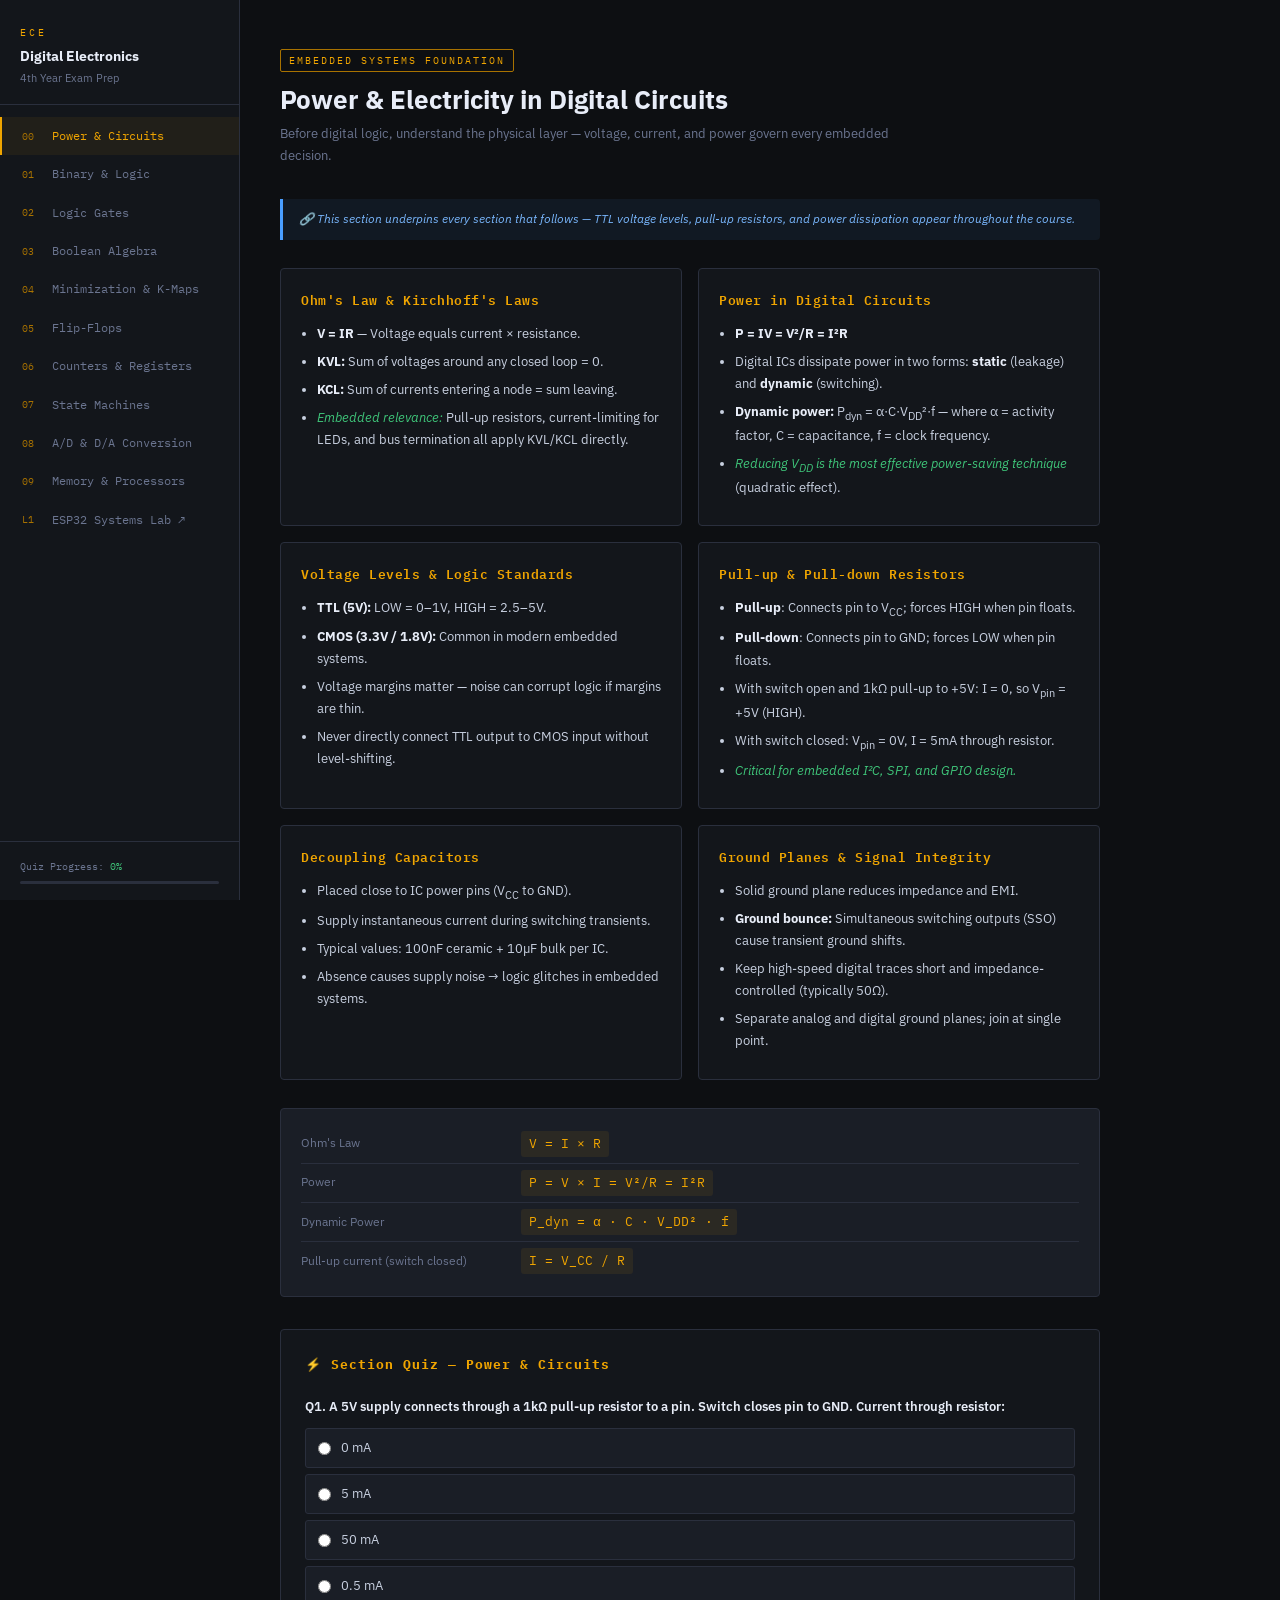
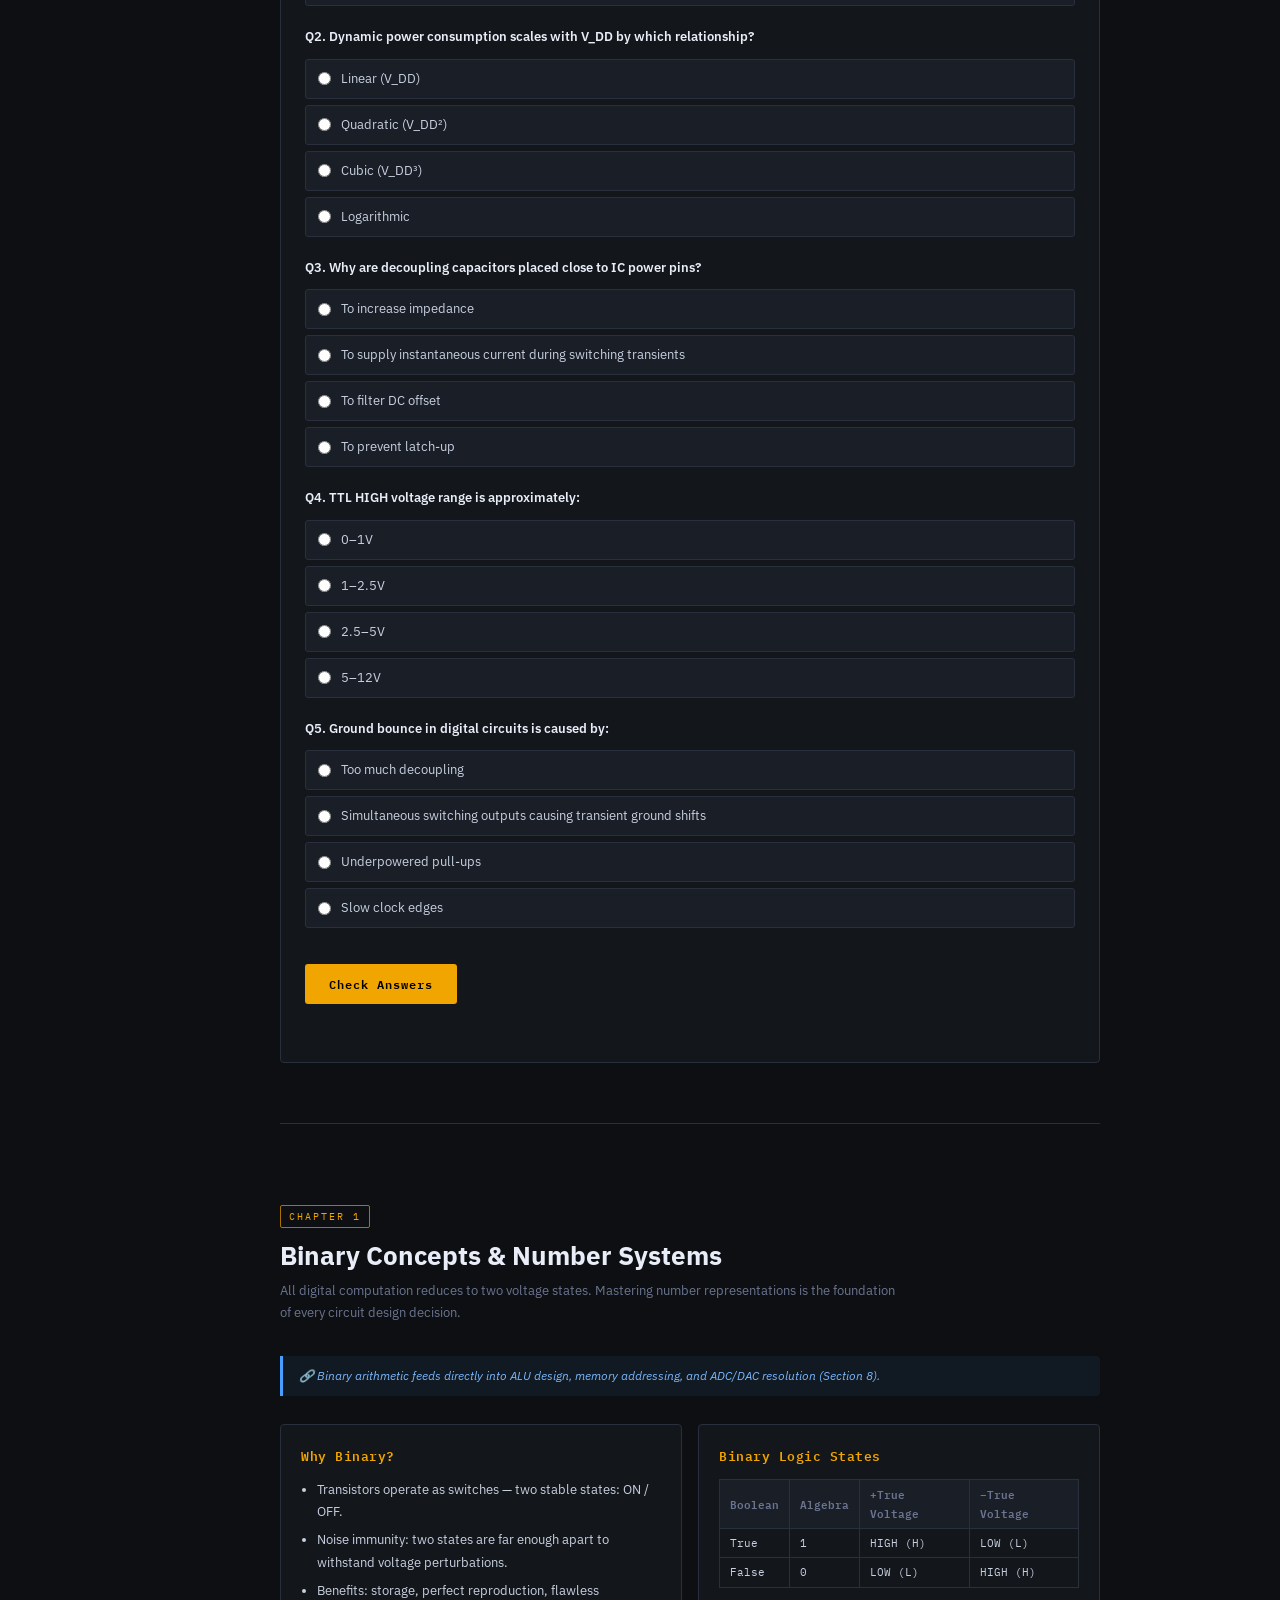
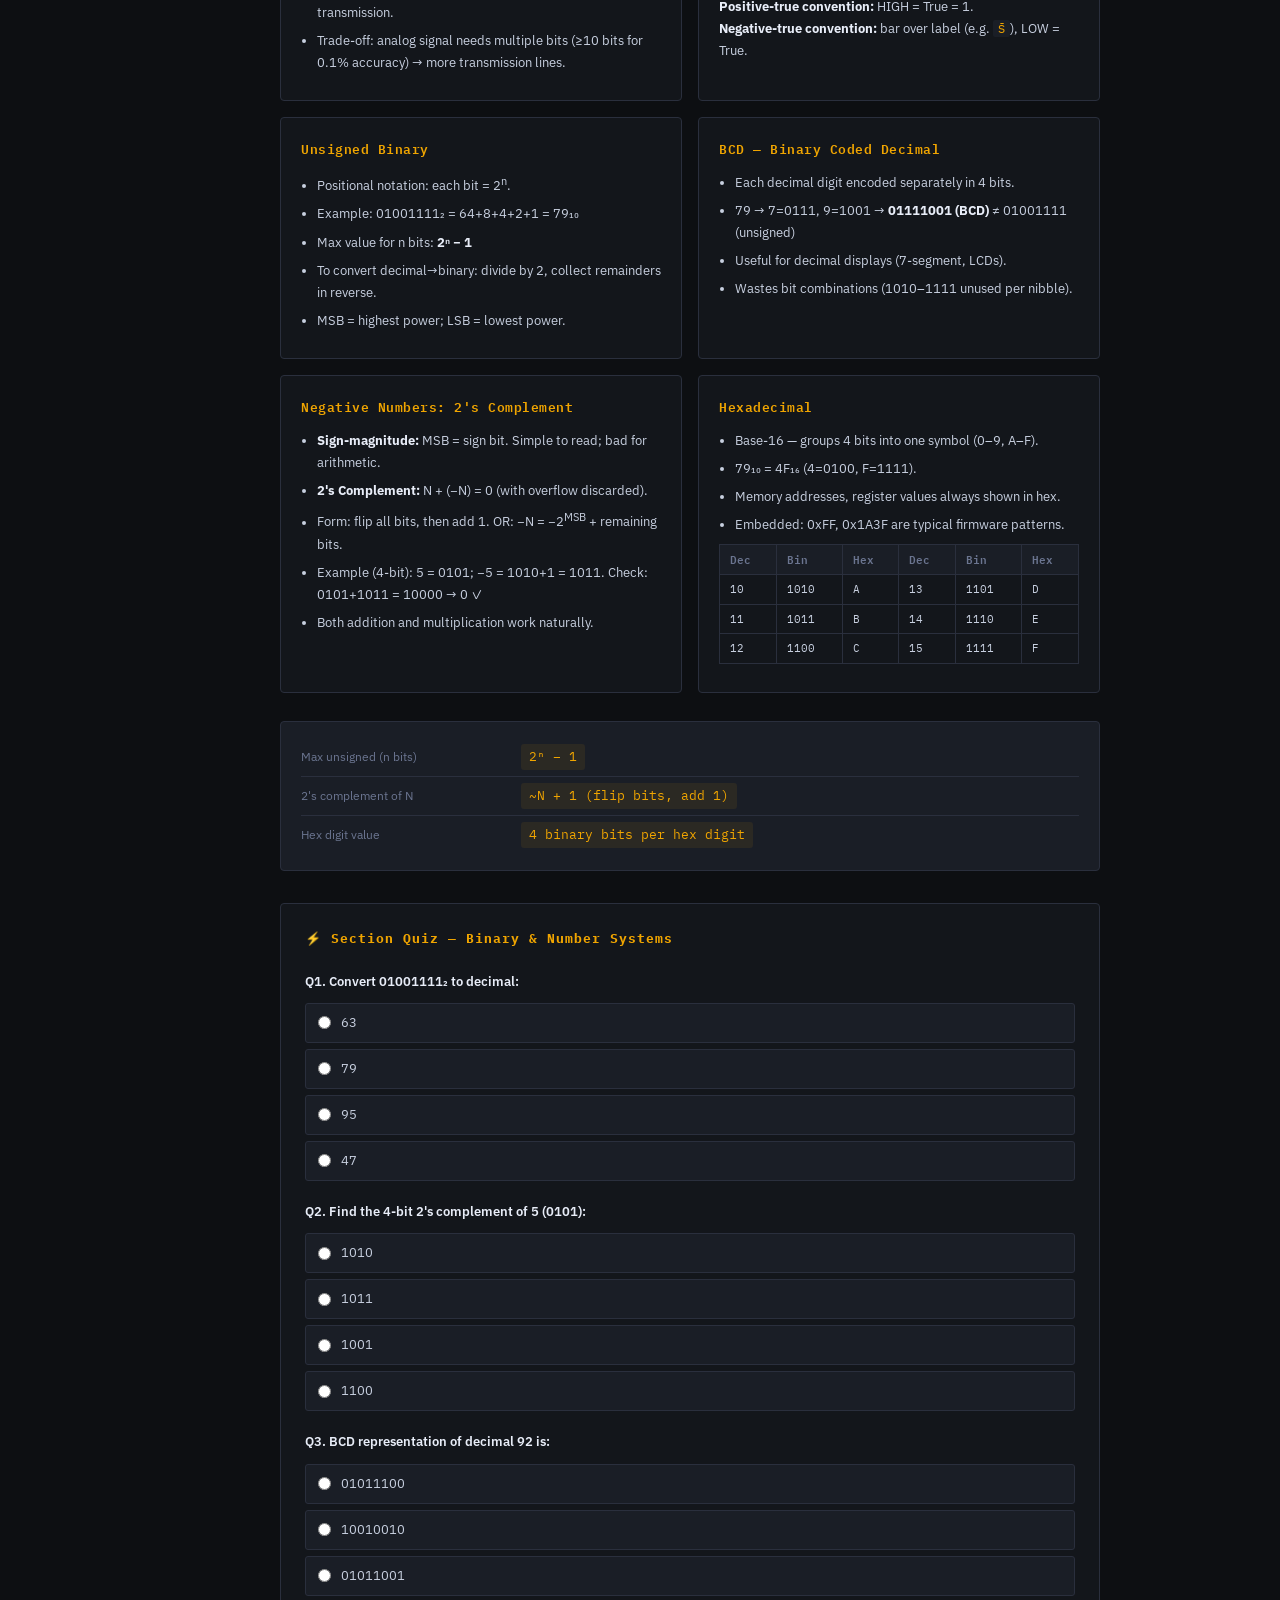
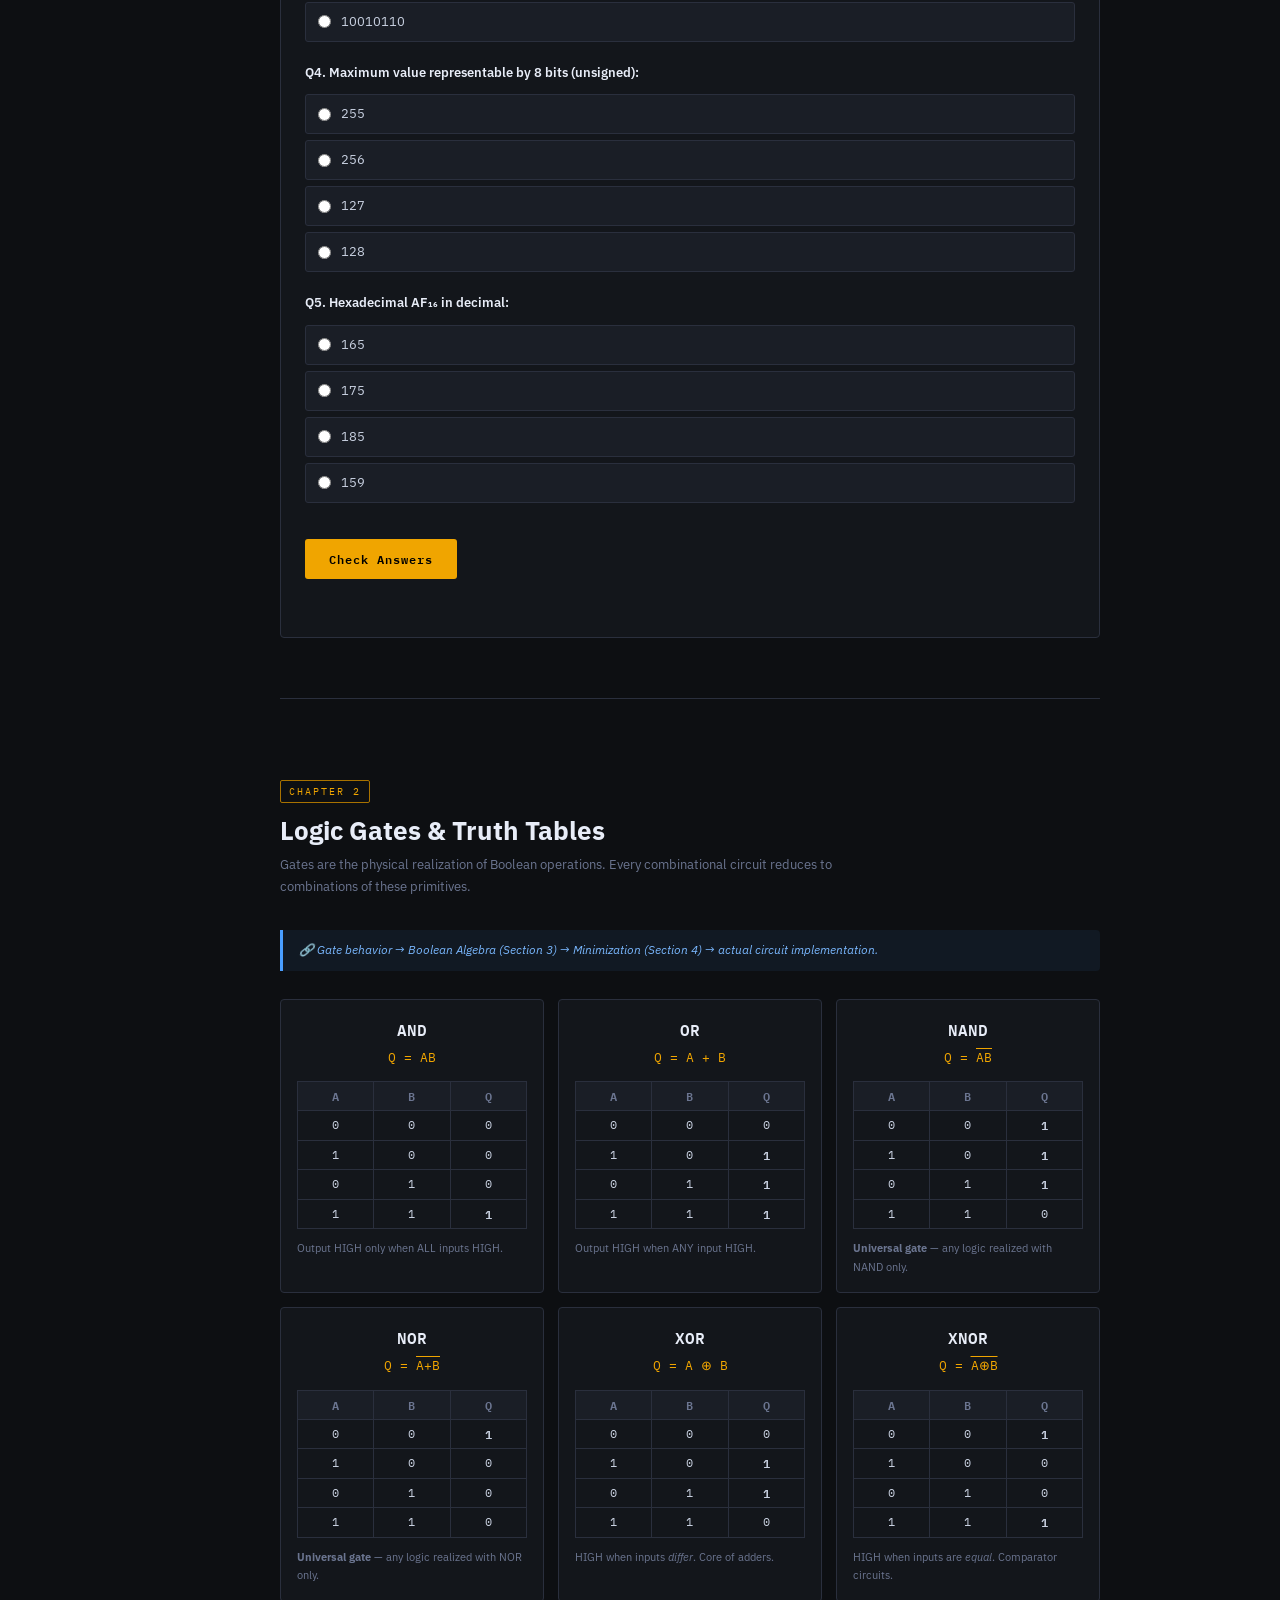
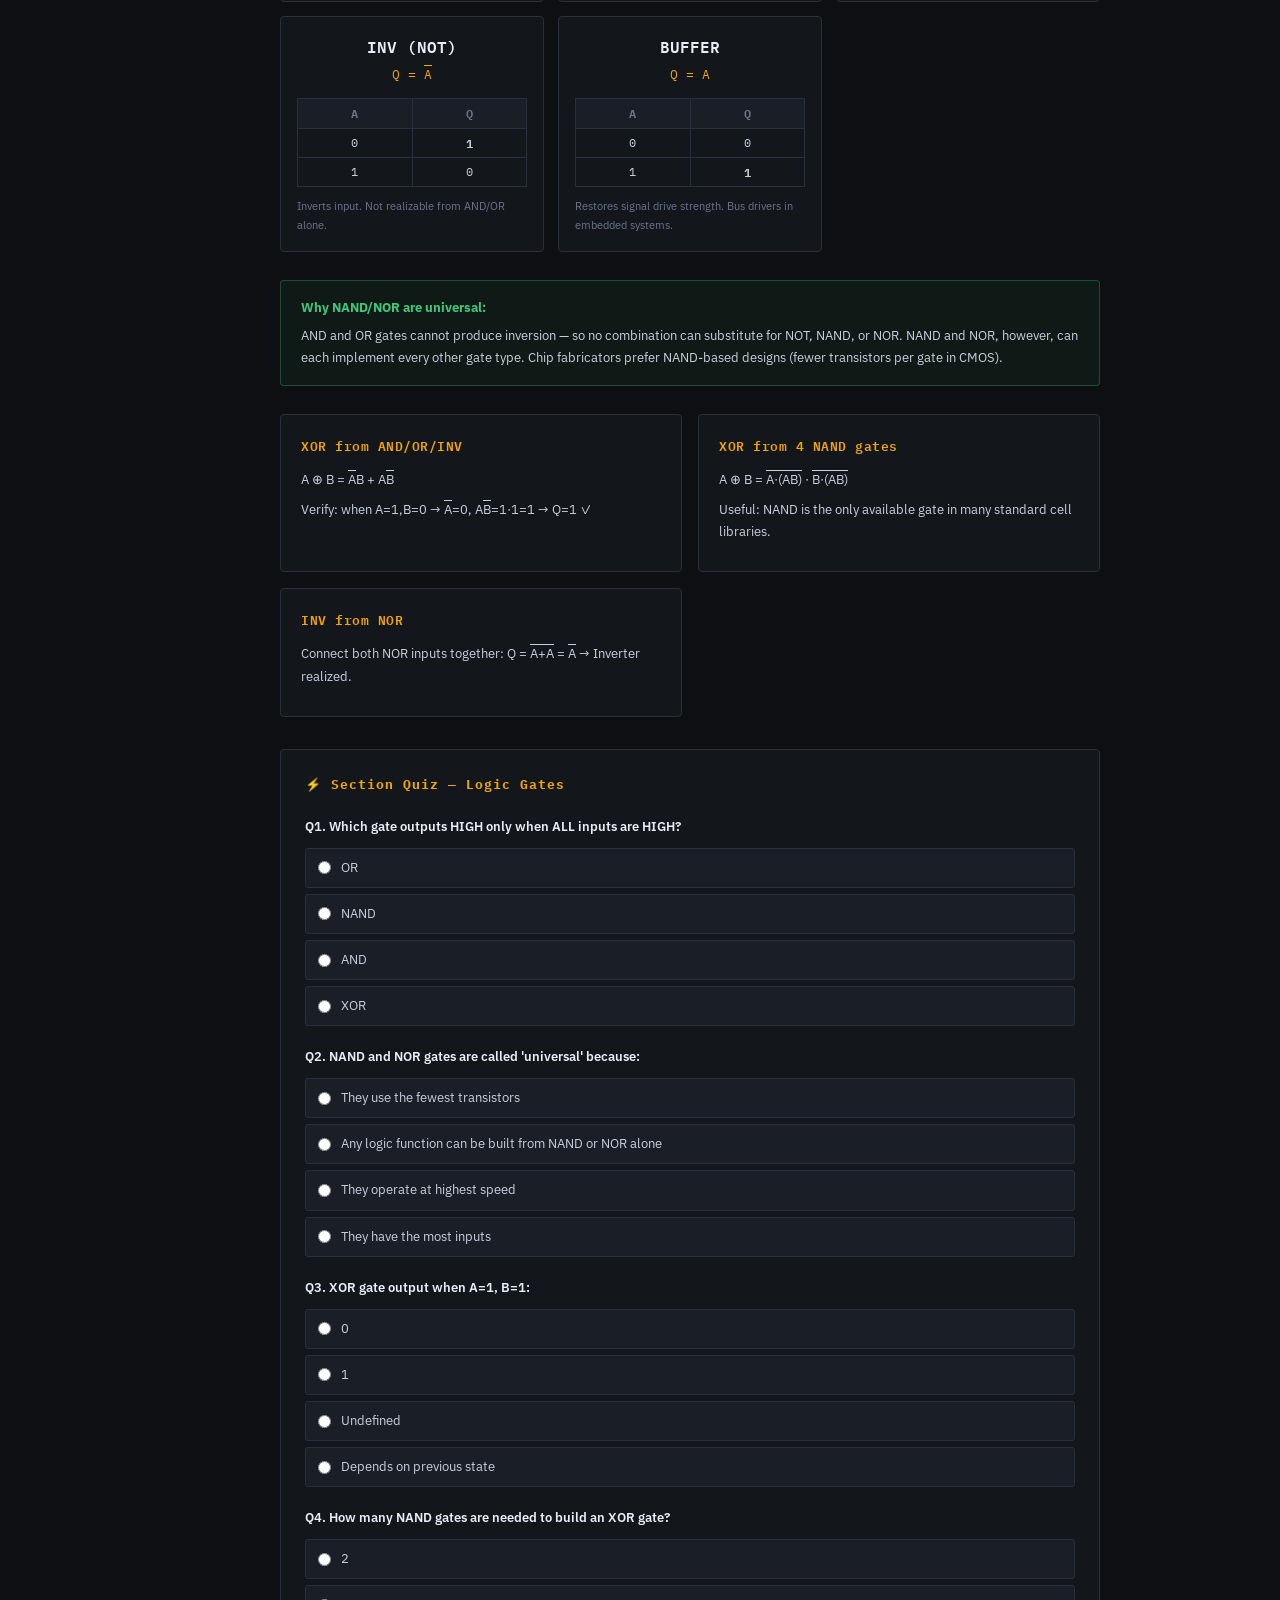
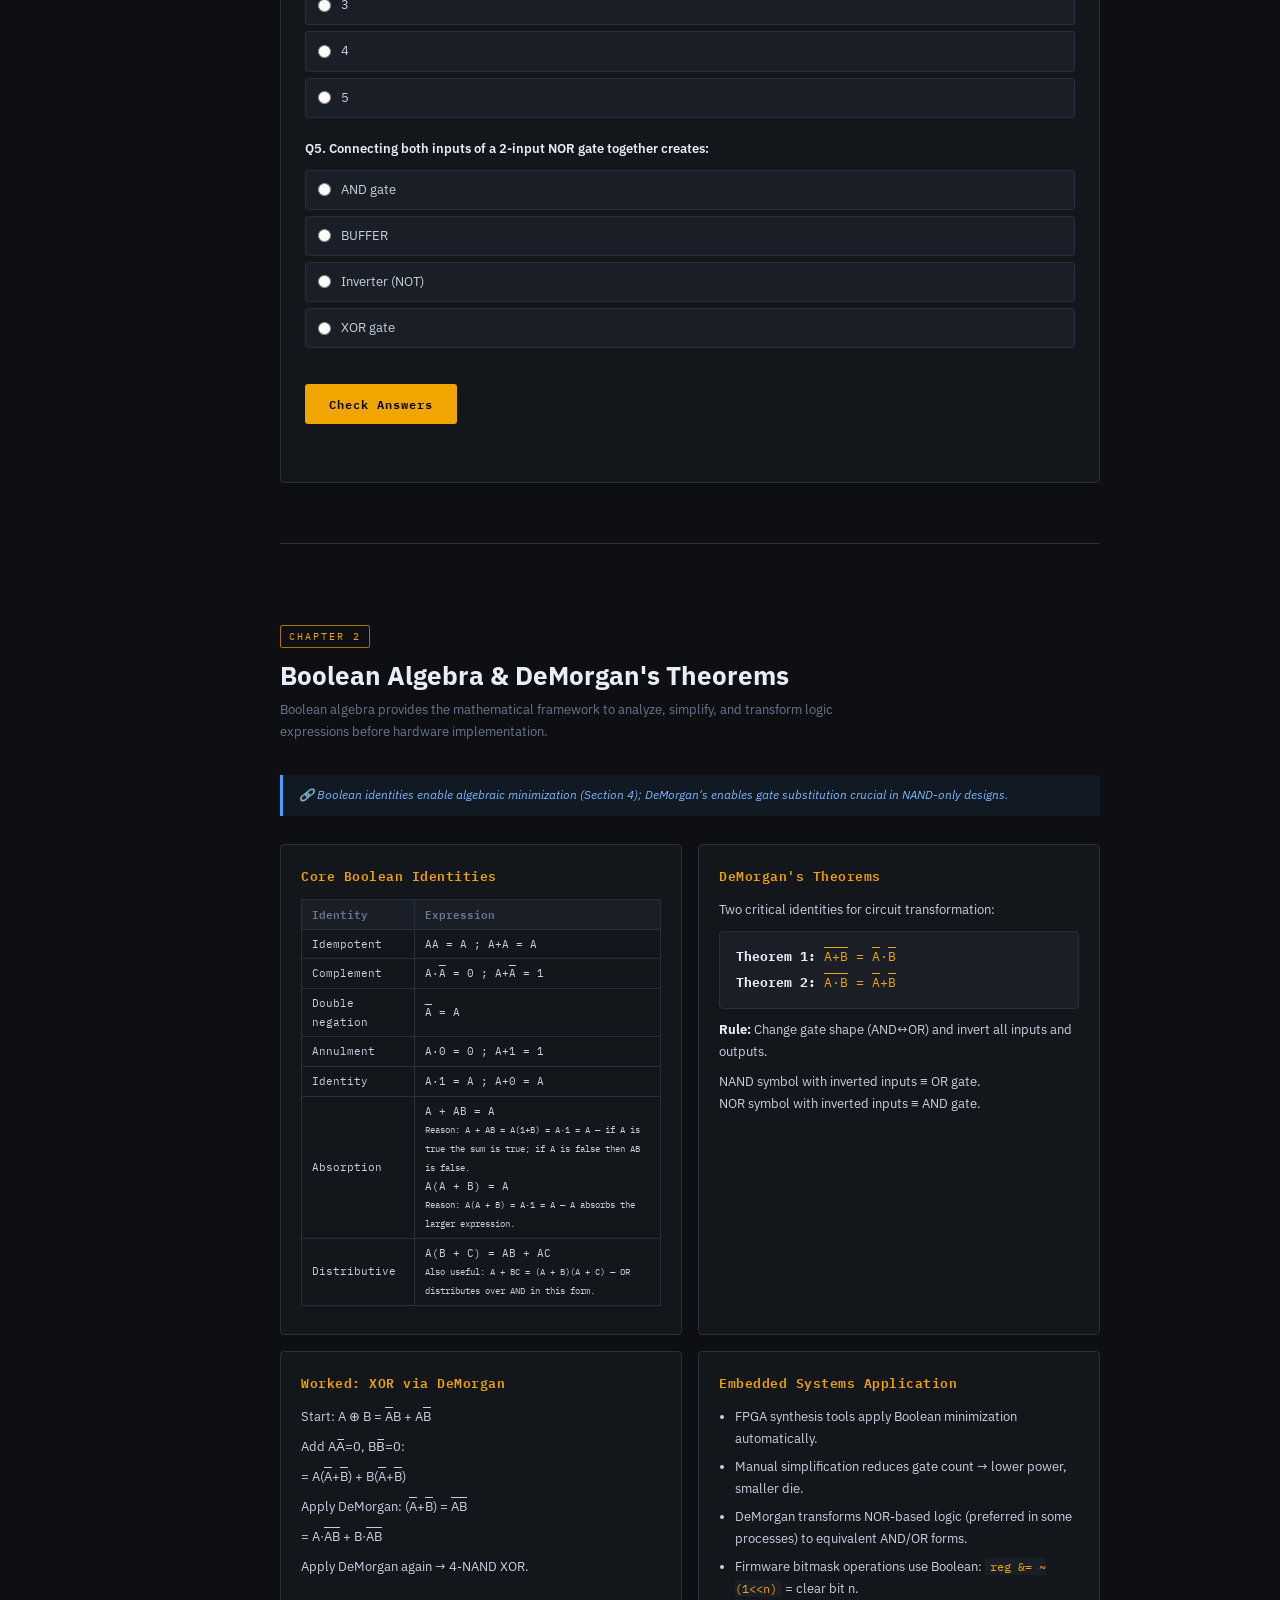
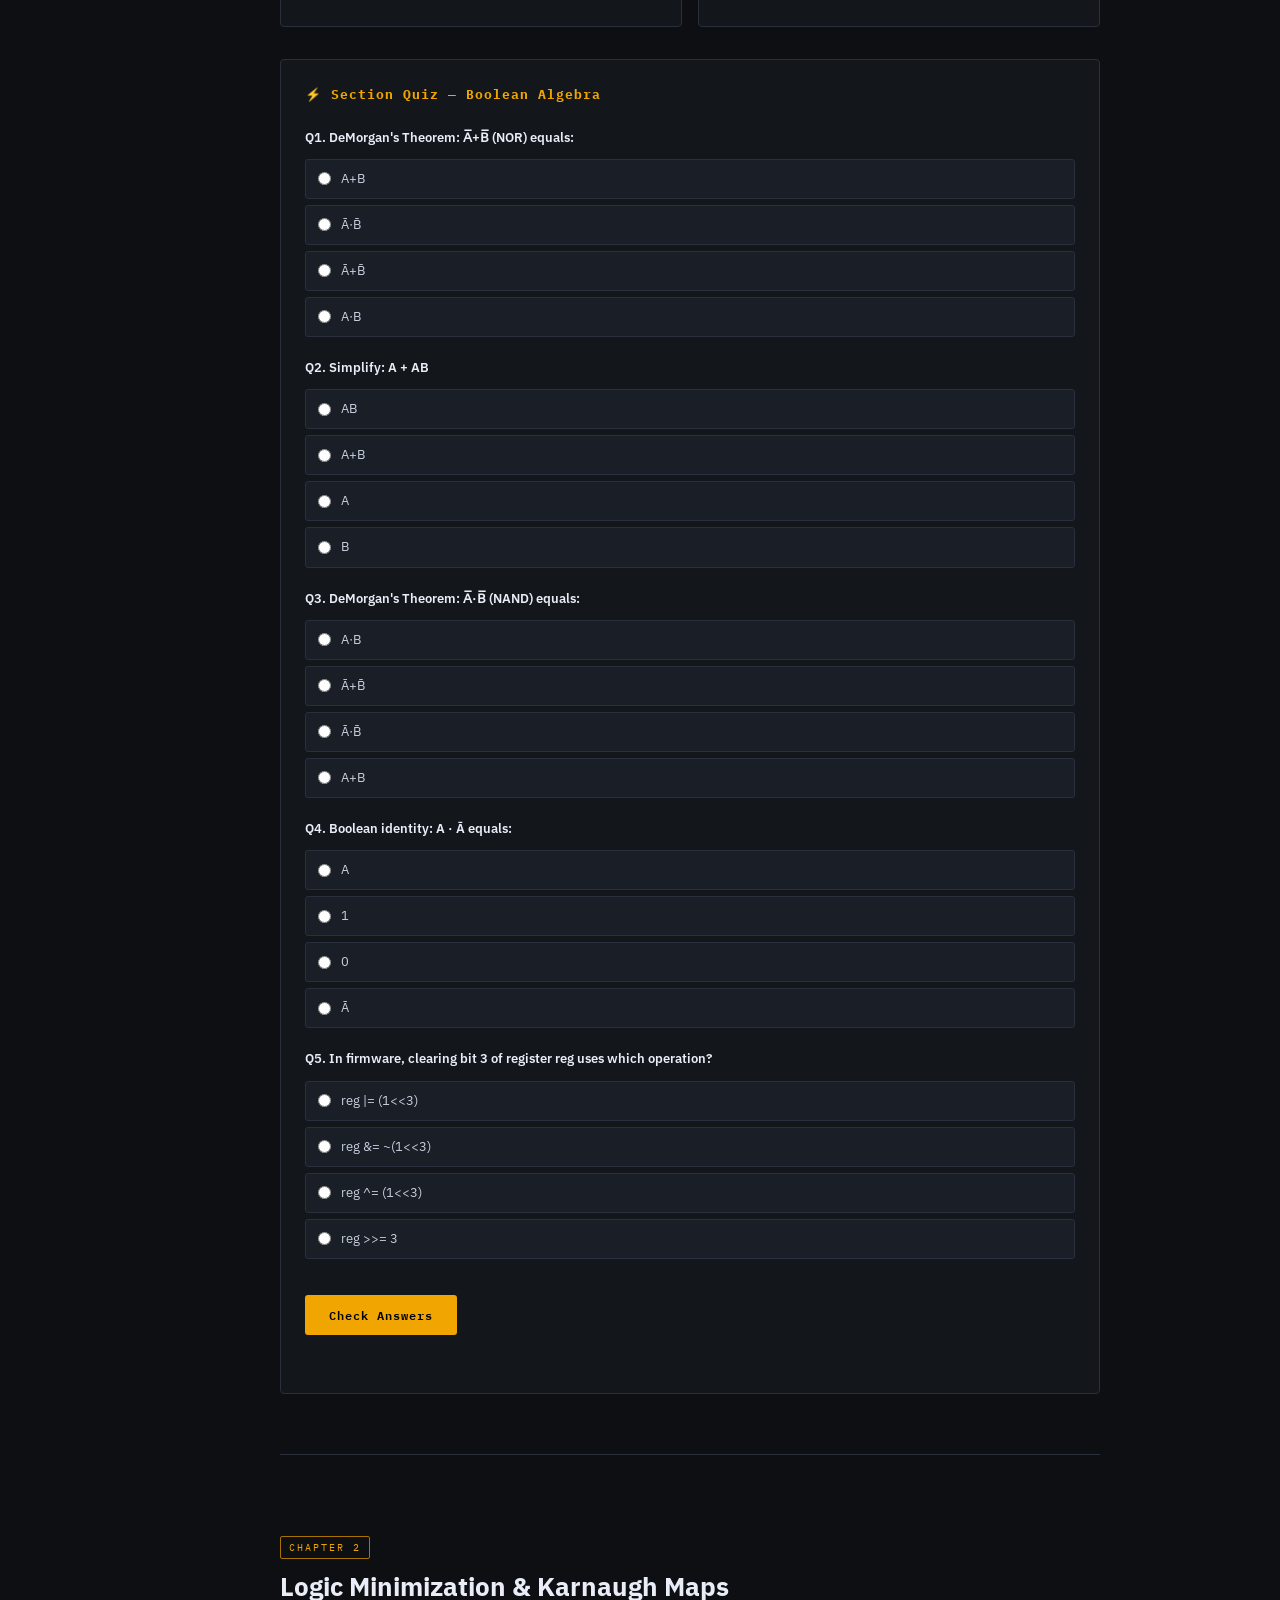
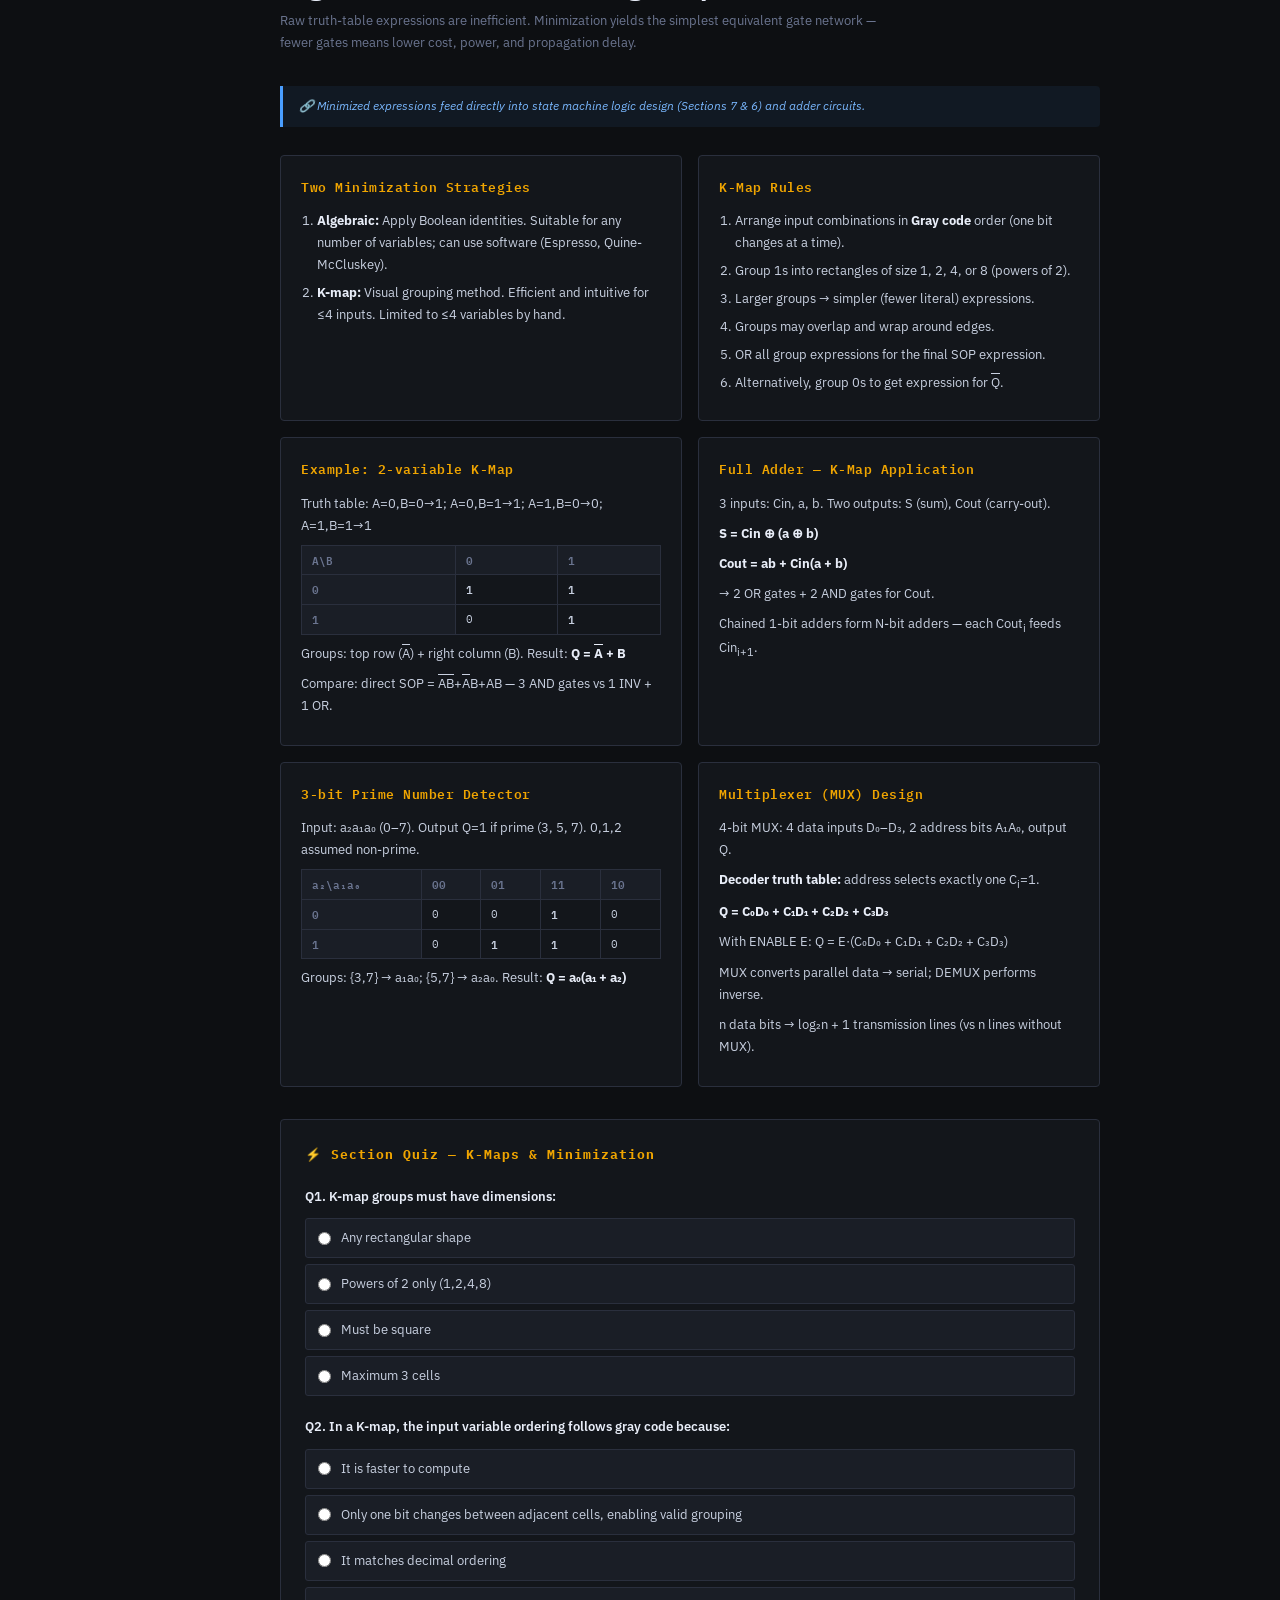
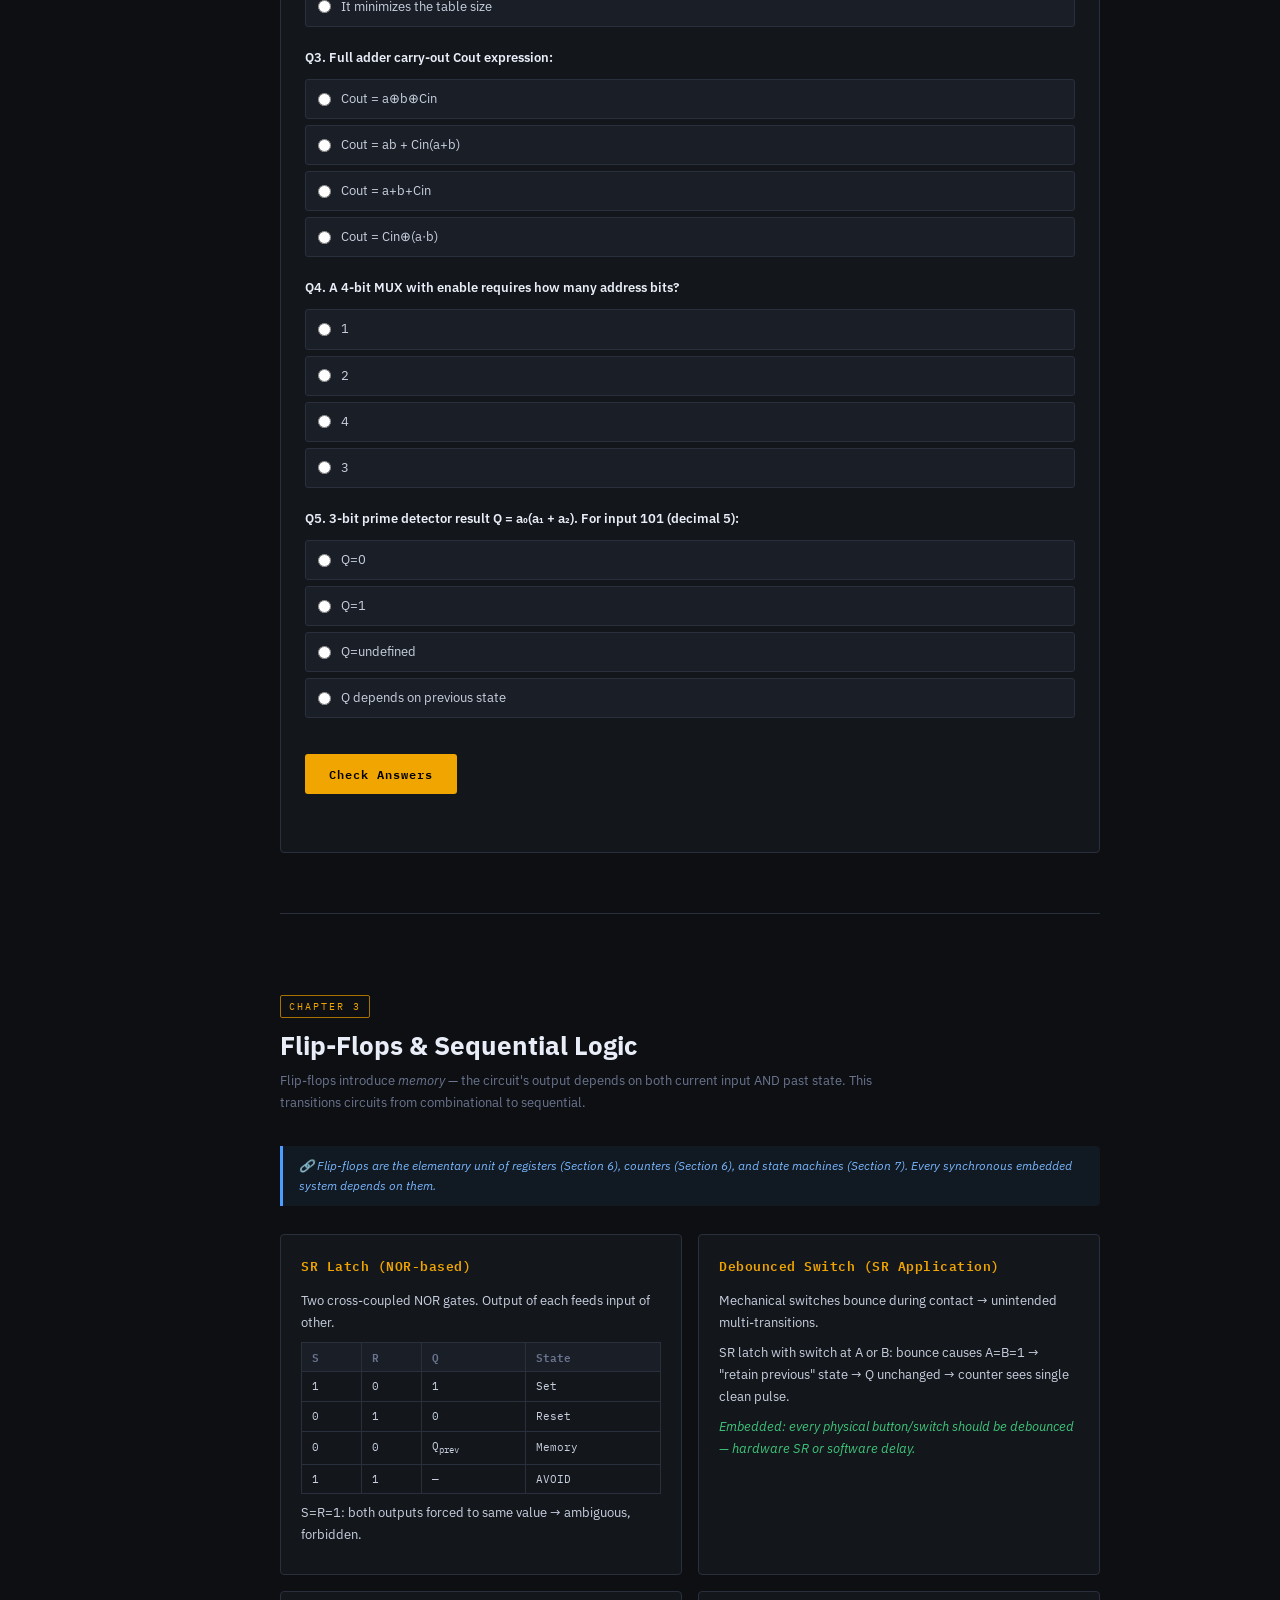
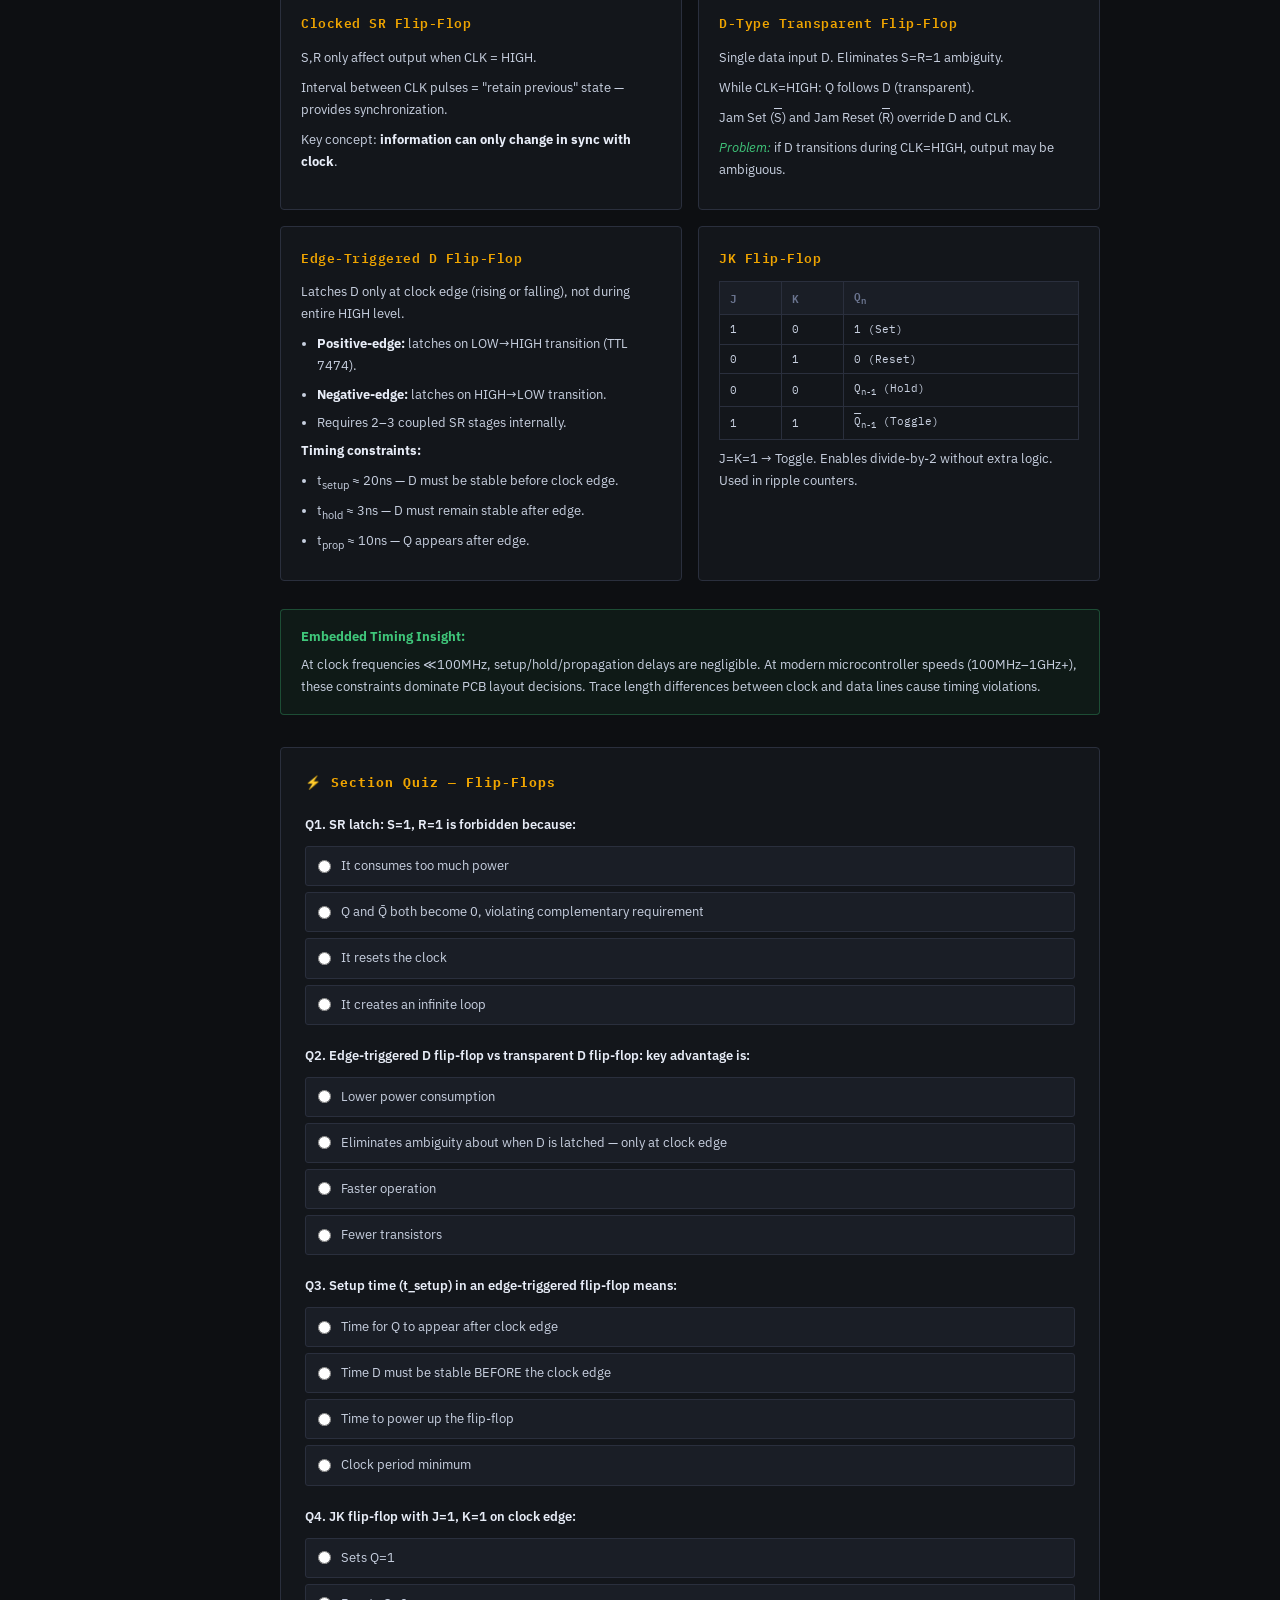
==== commit 55608474: "Fix(Bool-section): Update to Boolean Algebra & Demorgan's laws section" ====
--- a/index.html
+++ b/index.html
@@ -368,8 +368,22 @@
         <tr><td>Double negation</td><td><span class="bar"><span class="bar">A</span></span> = A</td></tr>
         <tr><td>Annulment</td><td>A·0 = 0 ; A+1 = 1</td></tr>
         <tr><td>Identity</td><td>A·1 = A ; A+0 = A</td></tr>
-        <tr><td>Absorption</td><td>A+AB = A ; A(A+B) = A</td></tr>
-        <tr><td>Distributive</td><td>A(B+C) = AB+AC</td></tr>
+        <tr>
+          <td>Absorption</td>
+          <td>
+            A + AB = A<br>
+            <small>Reason: A + AB = A(1+B) = A·1 = A — if A is true the sum is true; if A is false then AB is false.</small><br>
+            A(A + B) = A<br>
+            <small>Reason: A(A + B) = A·1 = A — A absorbs the larger expression.</small>
+          </td>
+        </tr>
+        <tr>
+          <td>Distributive</td>
+          <td>
+            A(B + C) = AB + AC<br>
+            <small>Also useful: A + BC = (A + B)(A + C) — OR distributes over AND in this form.</small>
+          </td>
+        </tr>
       </table>
     </div>
     <div class="card">
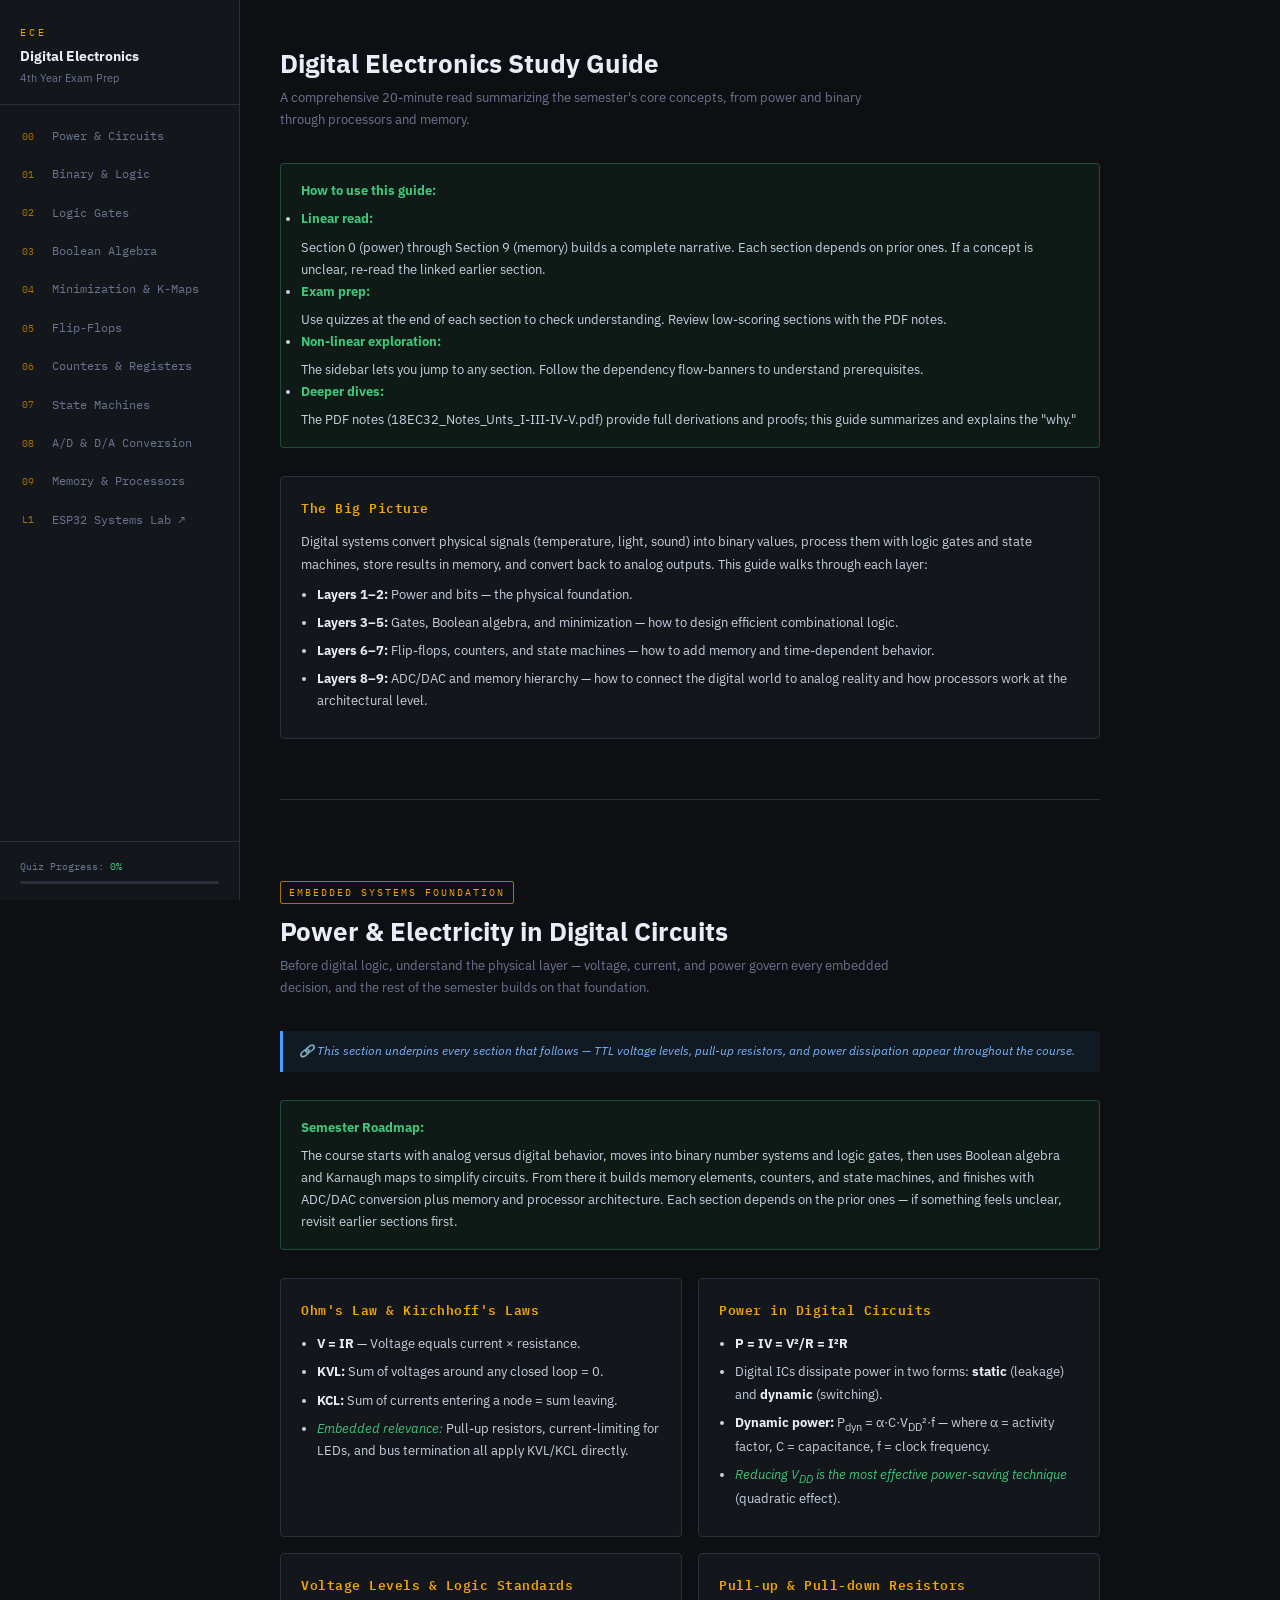
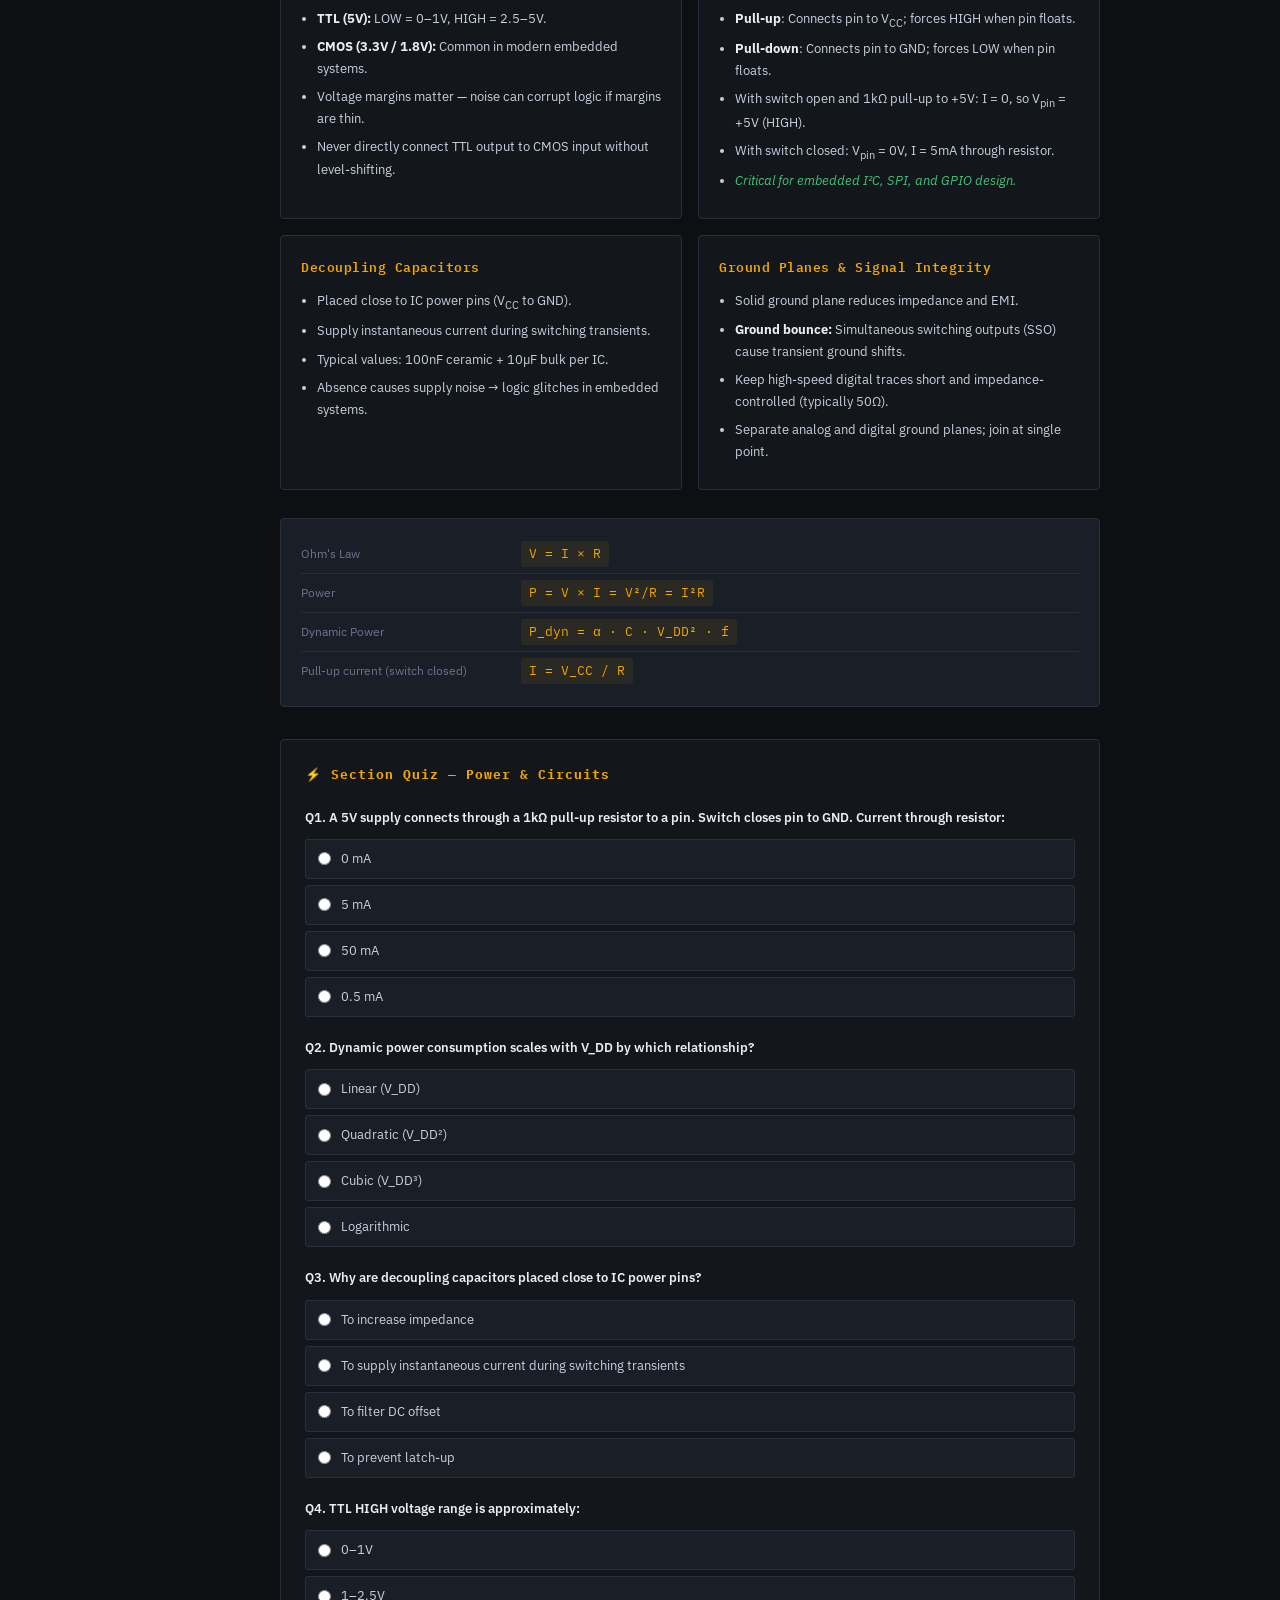
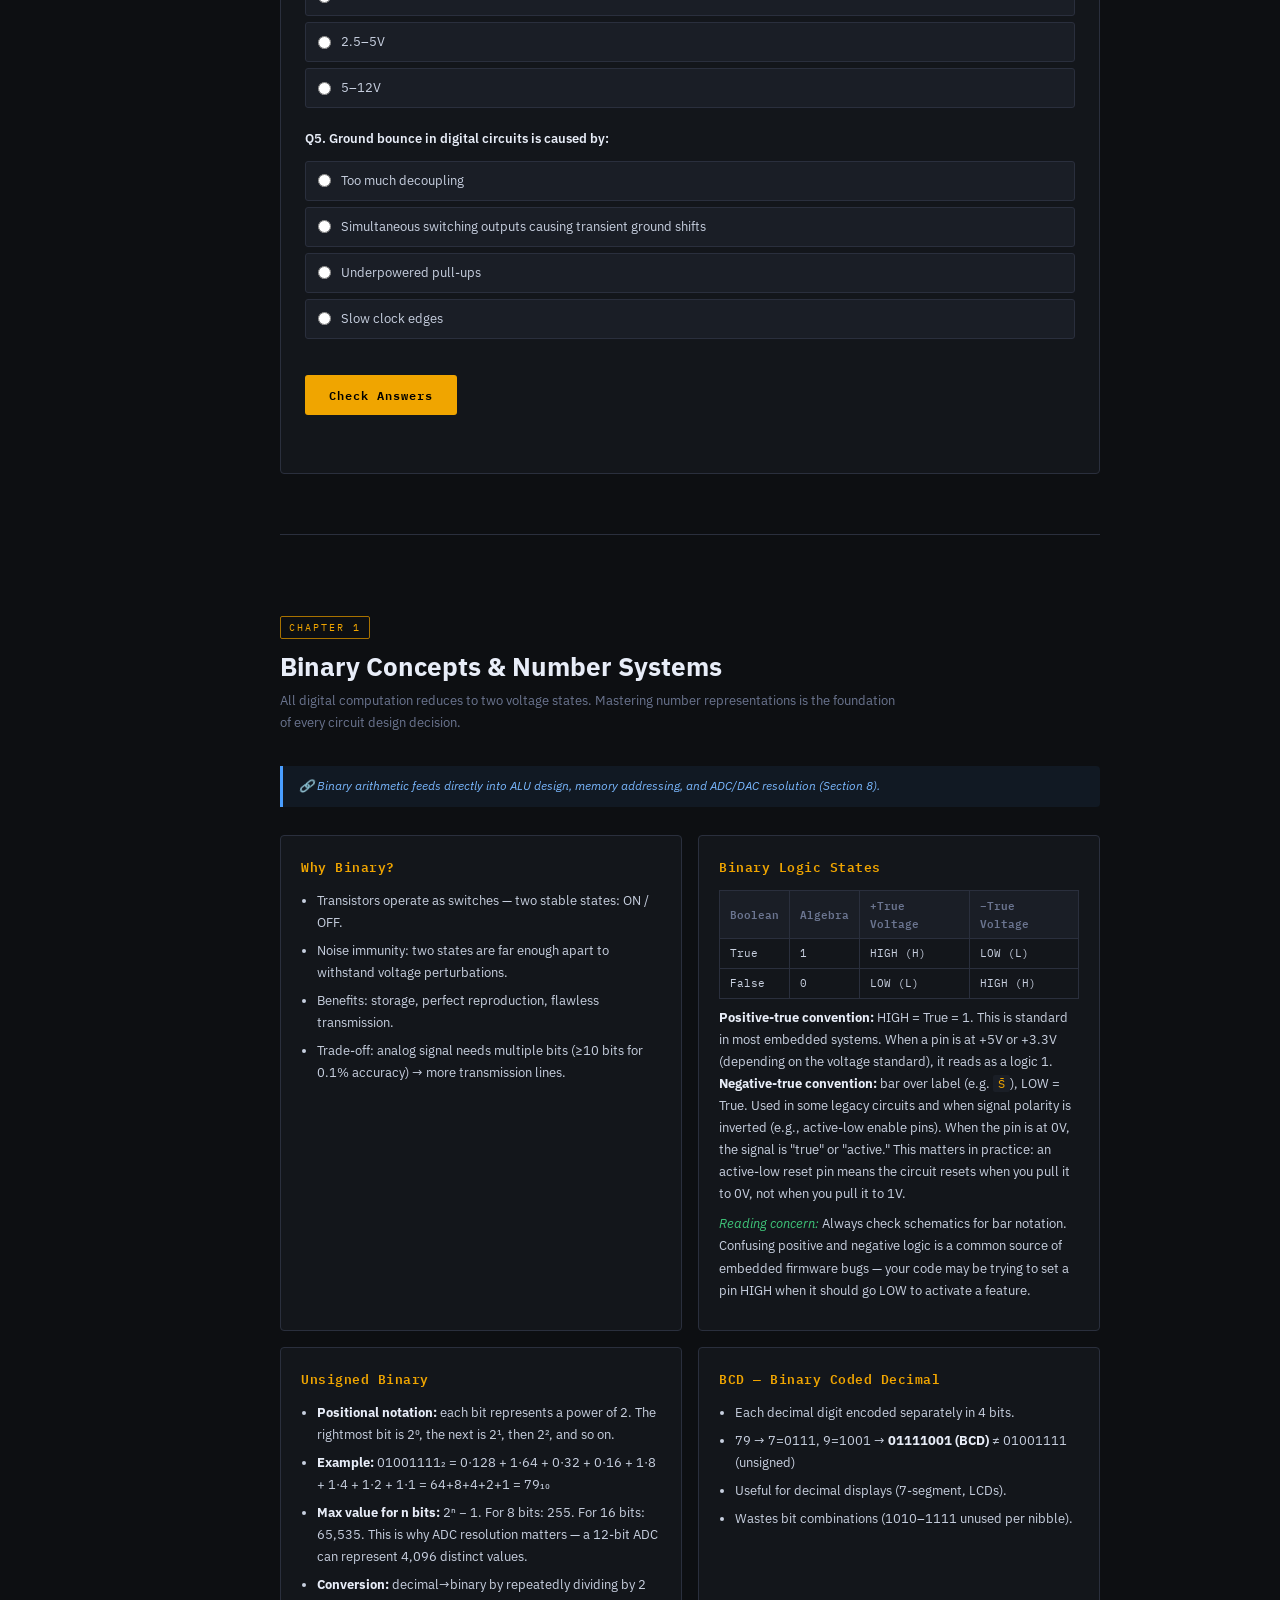
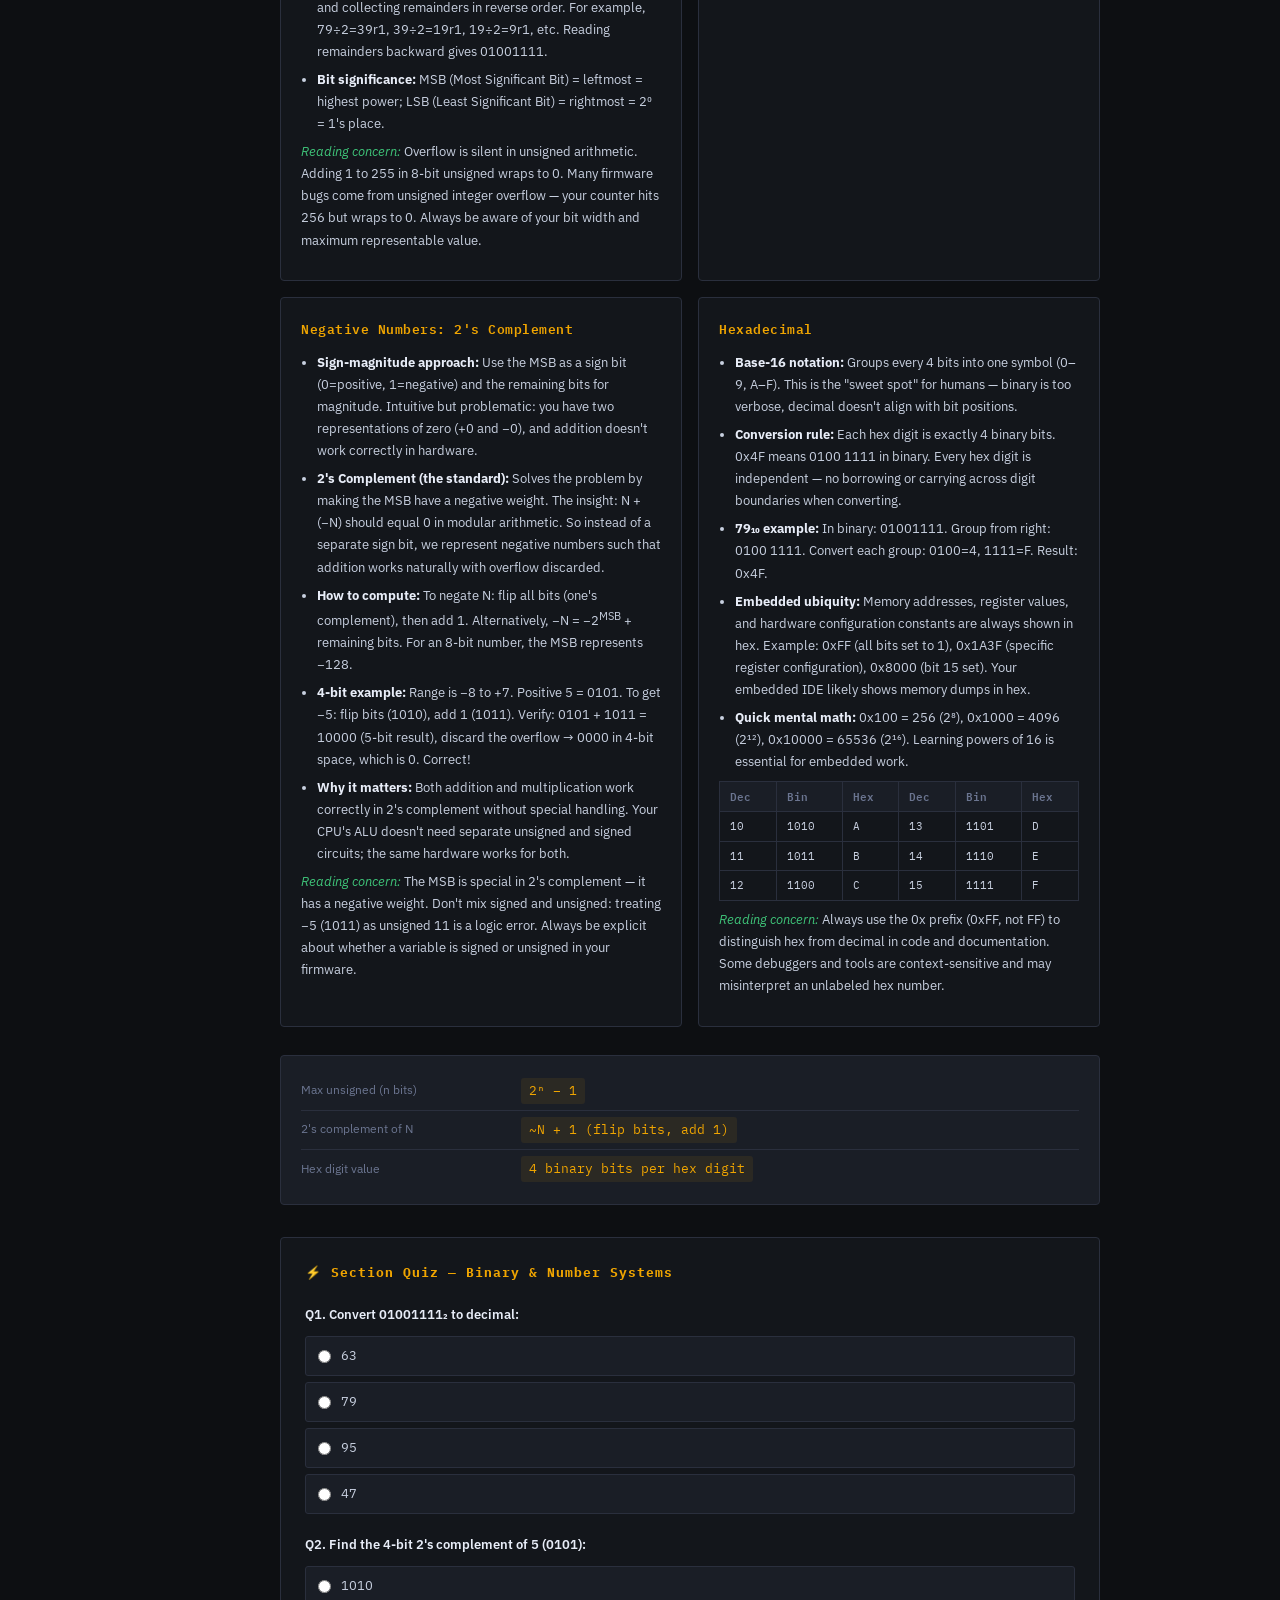
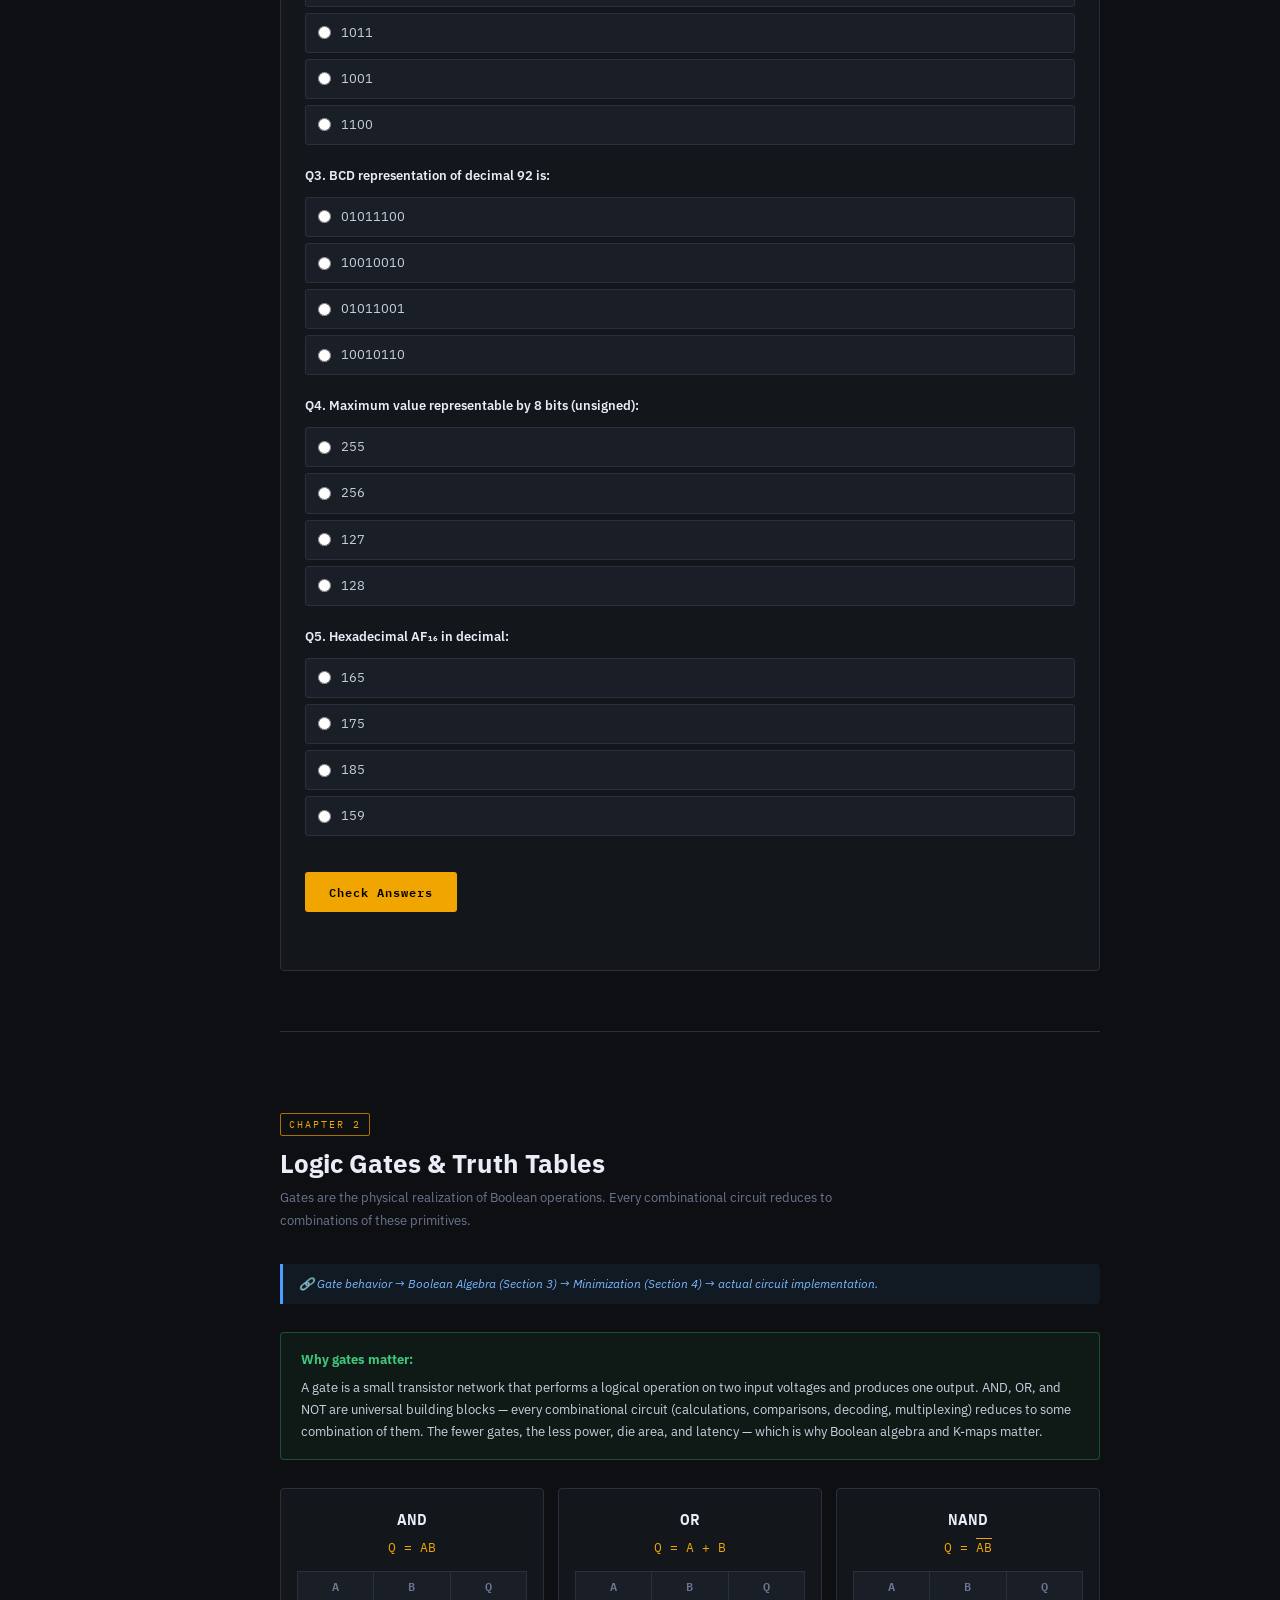
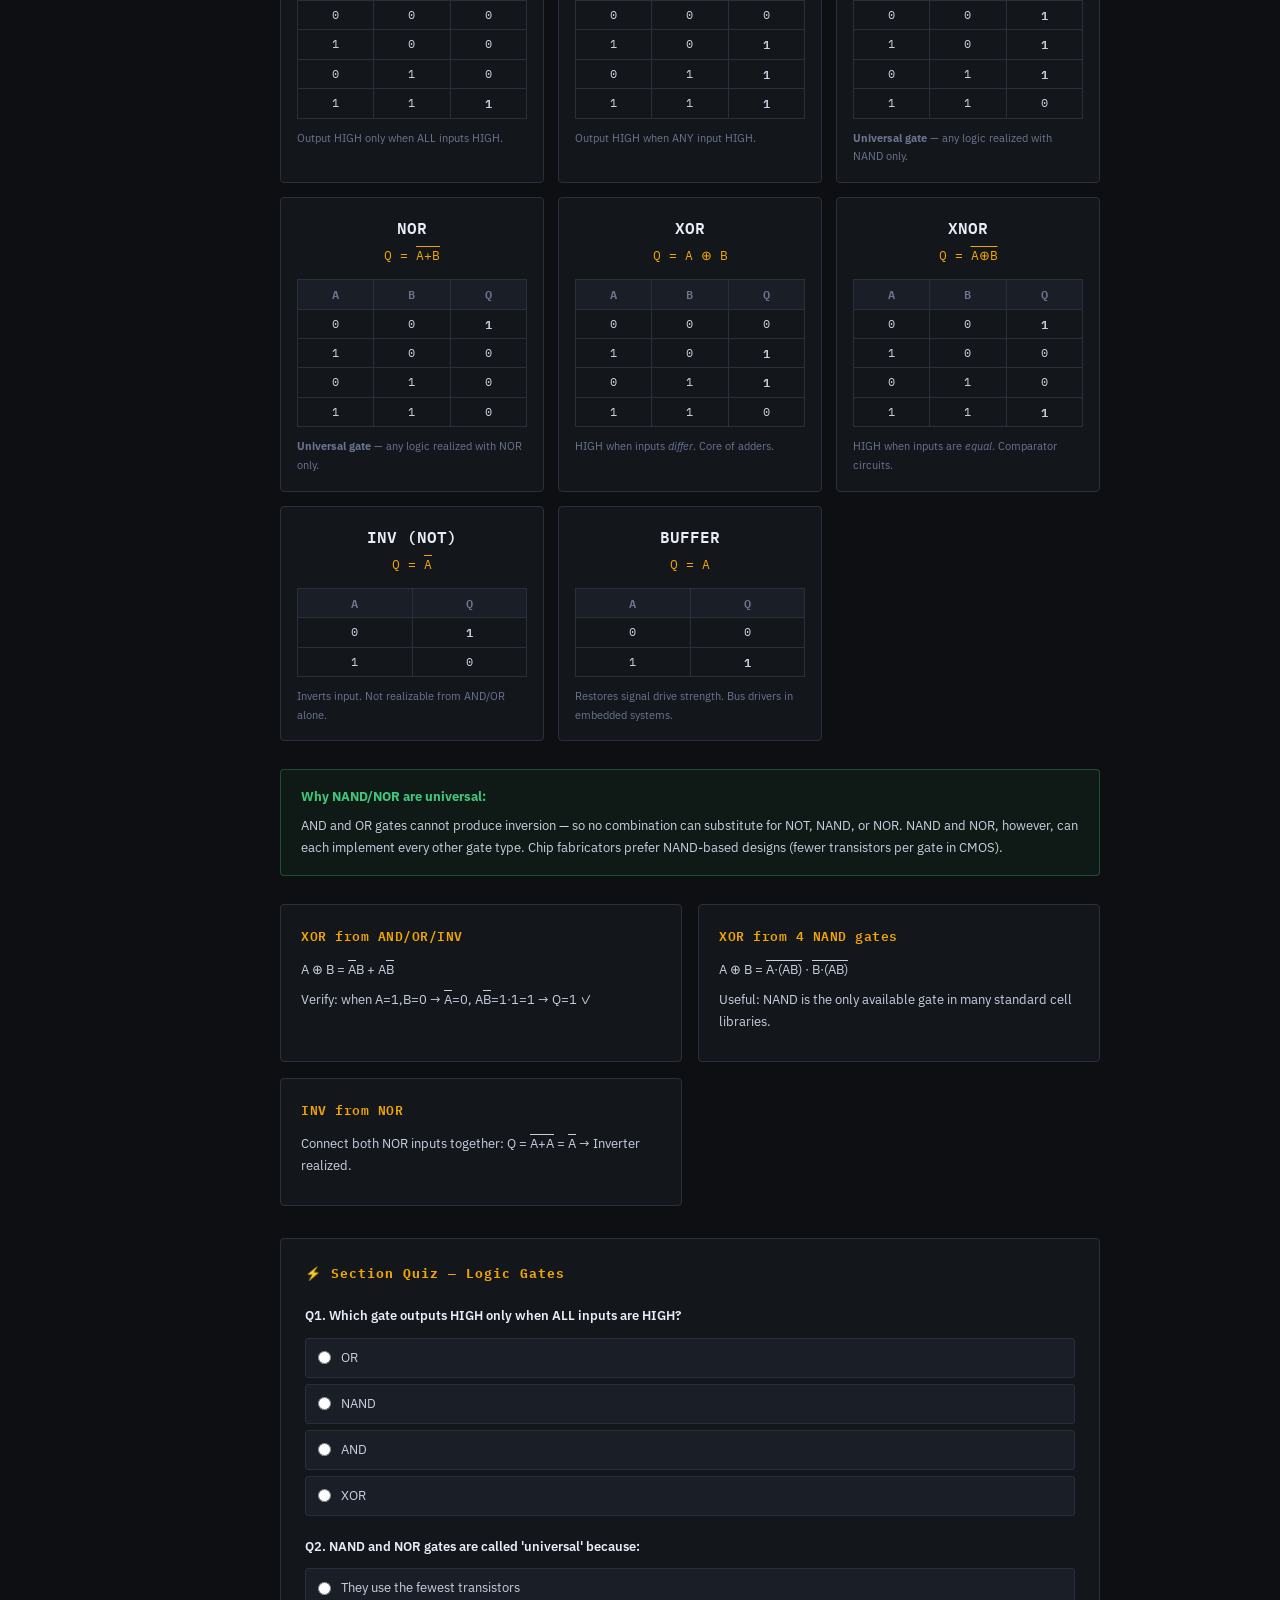
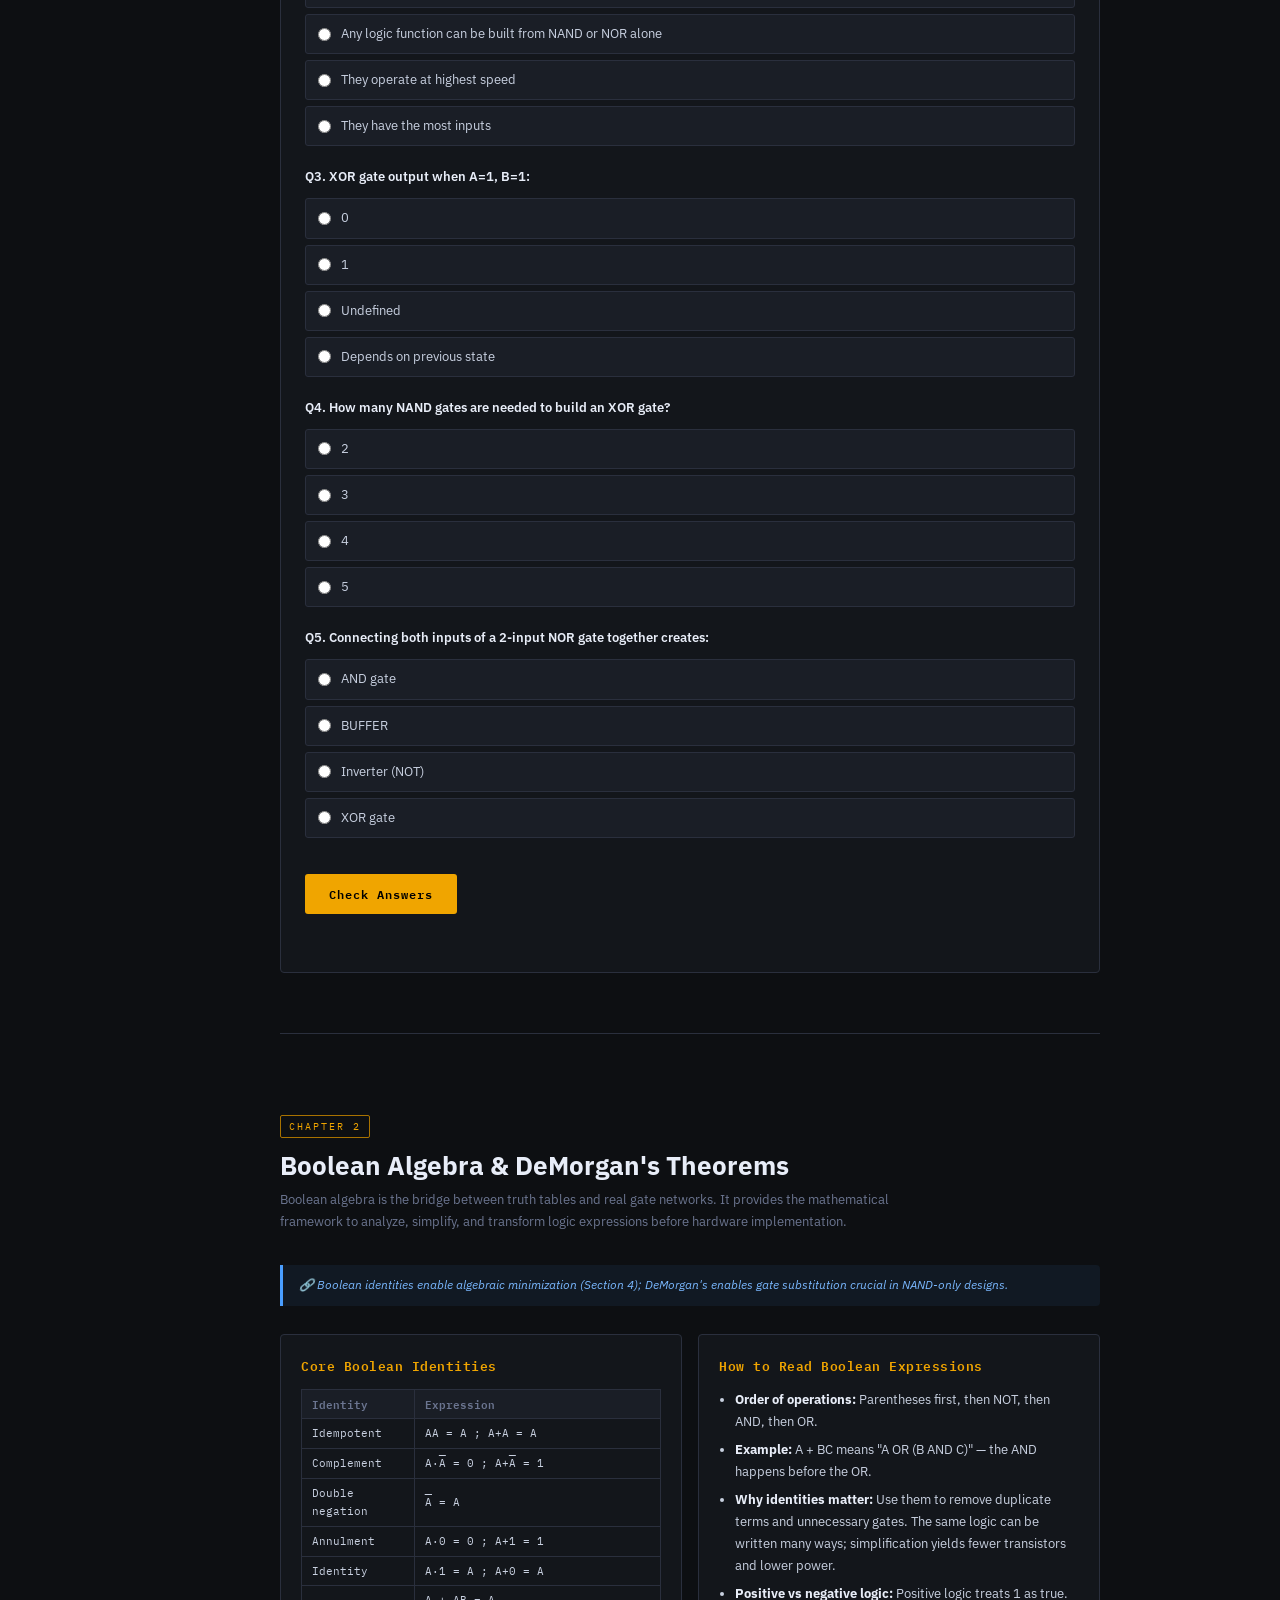
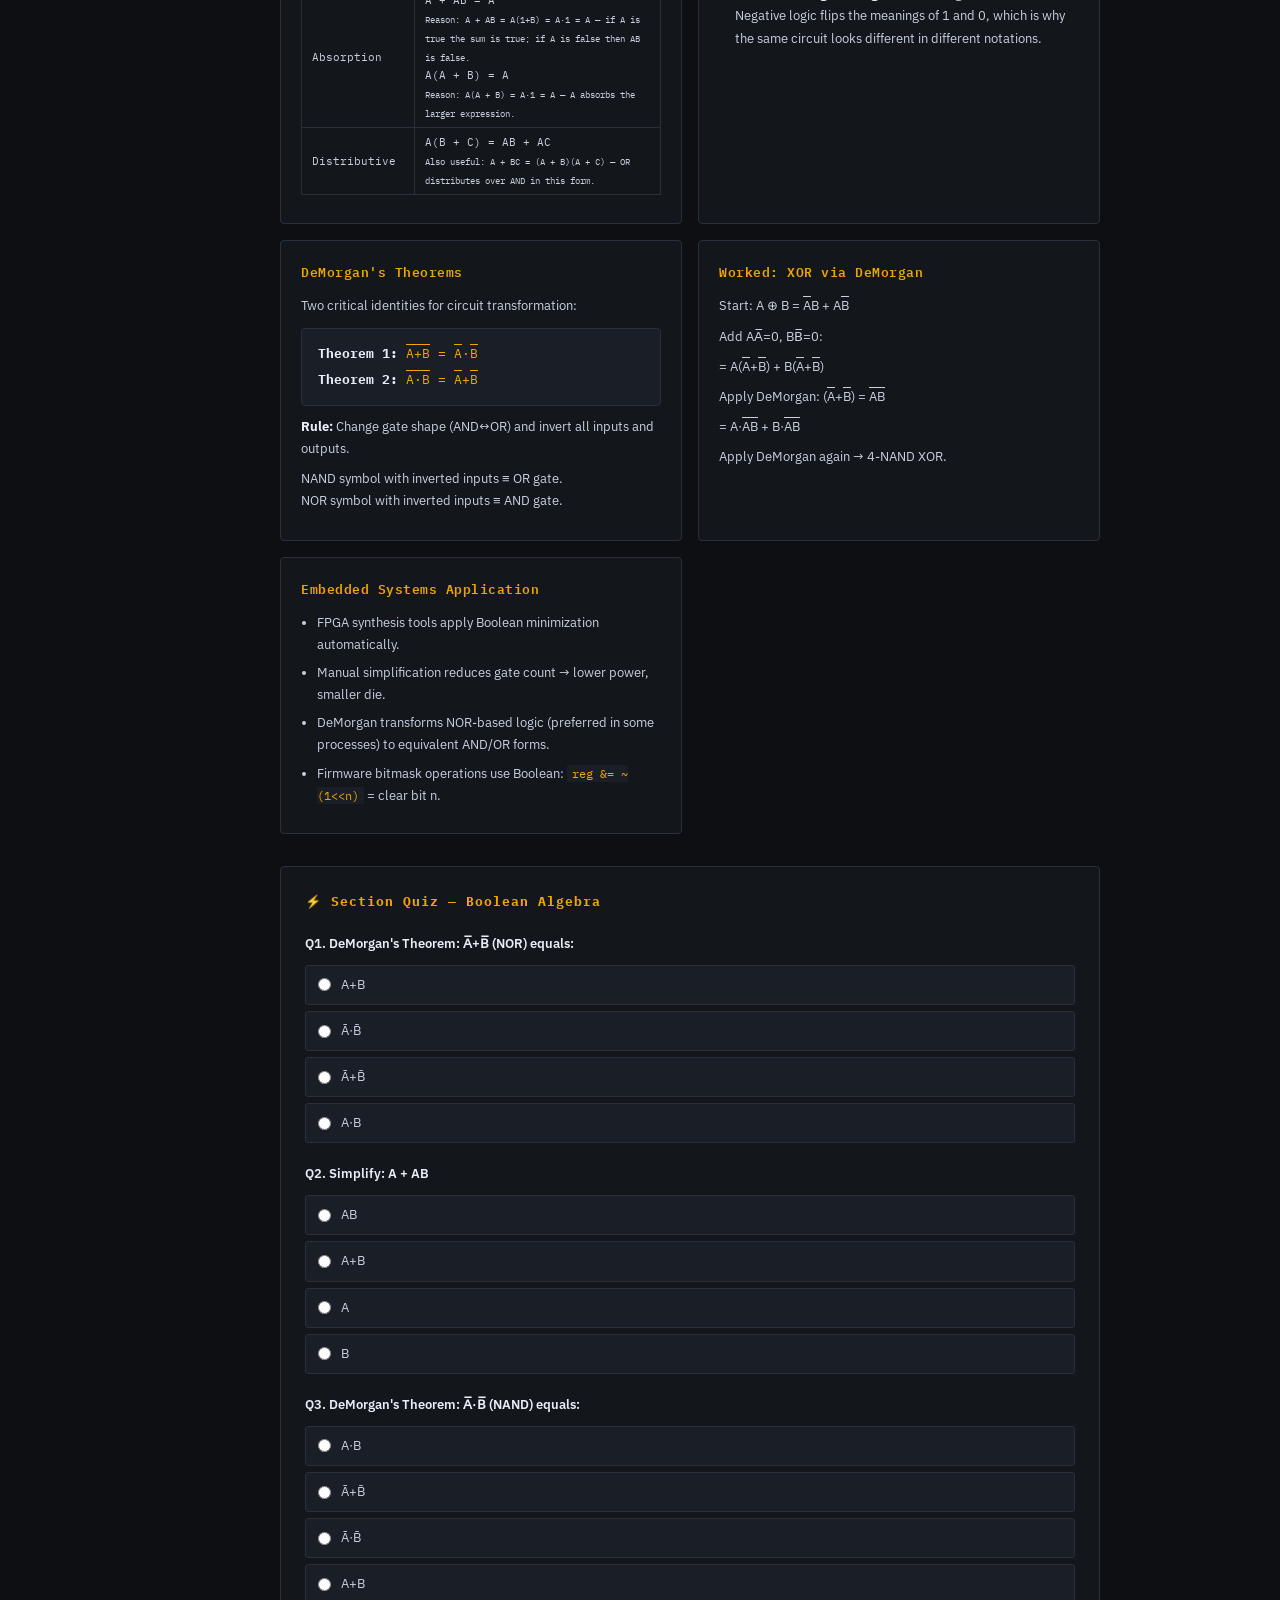
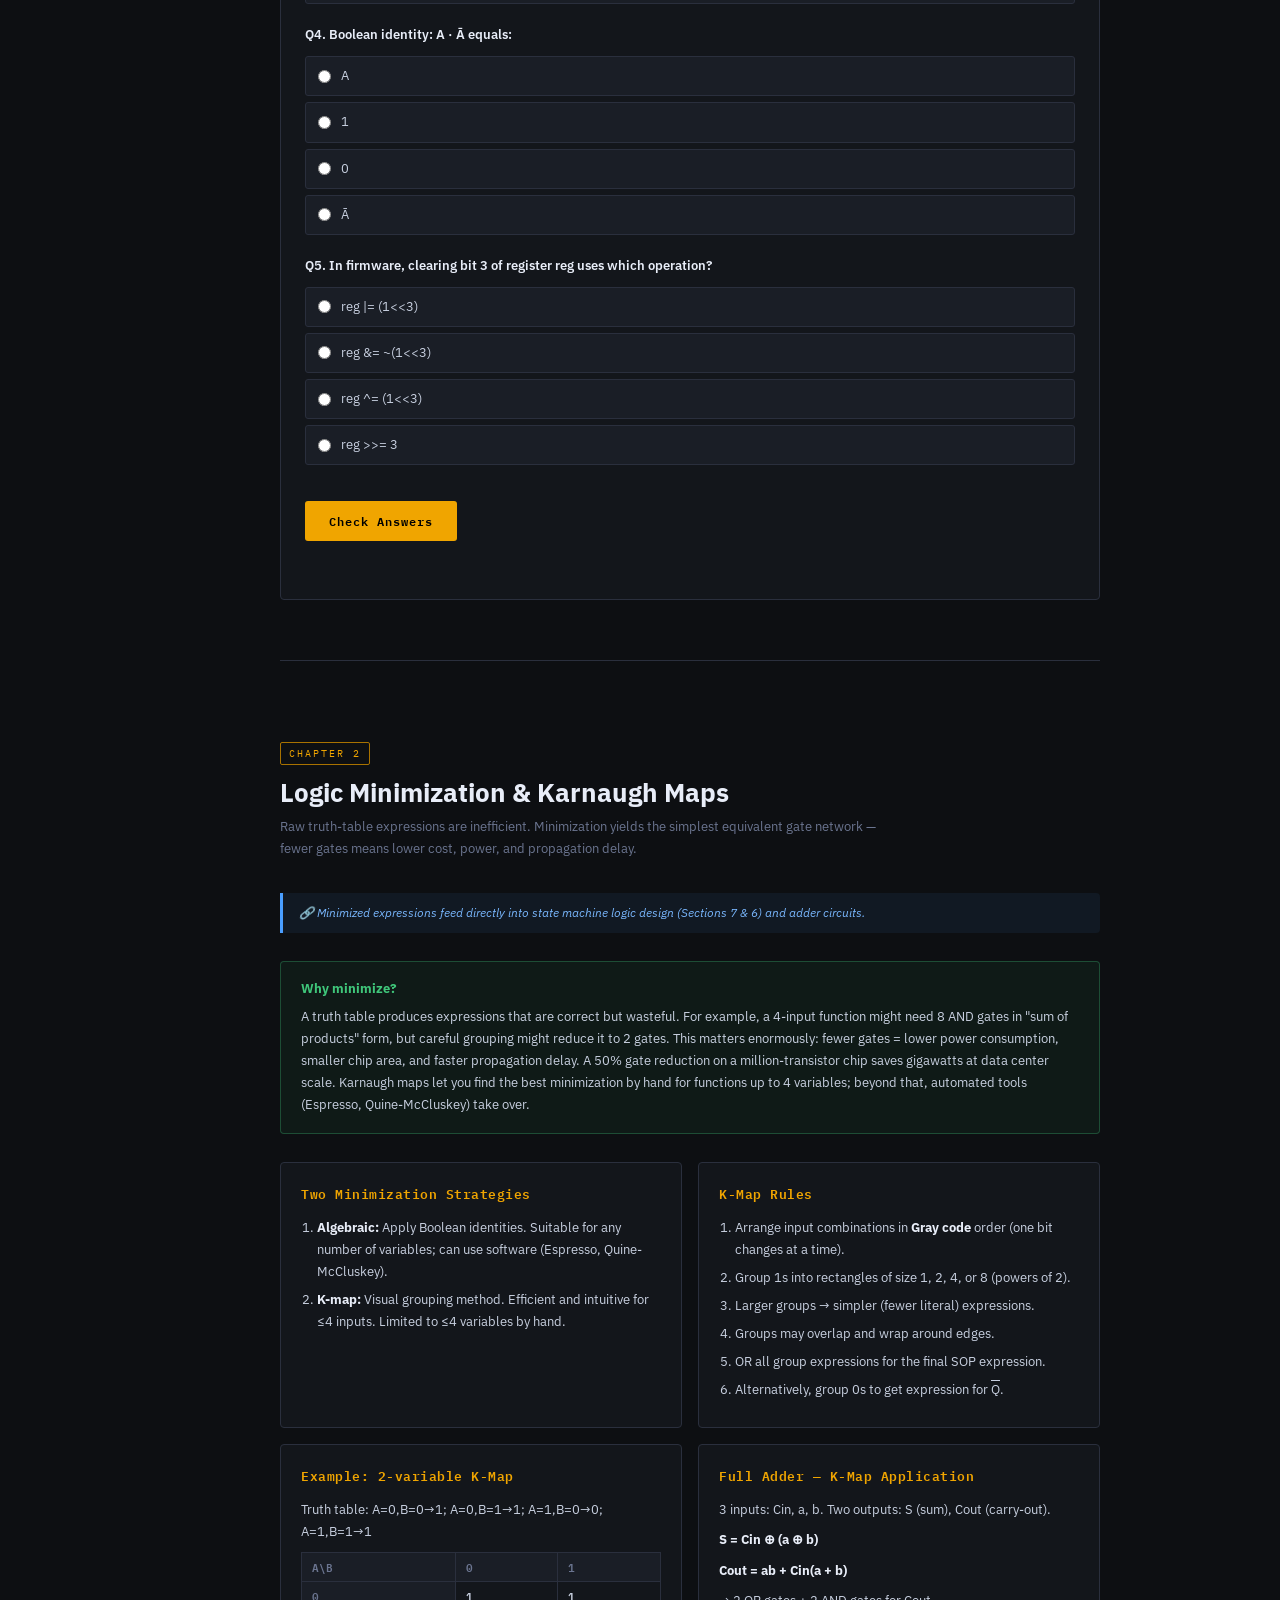
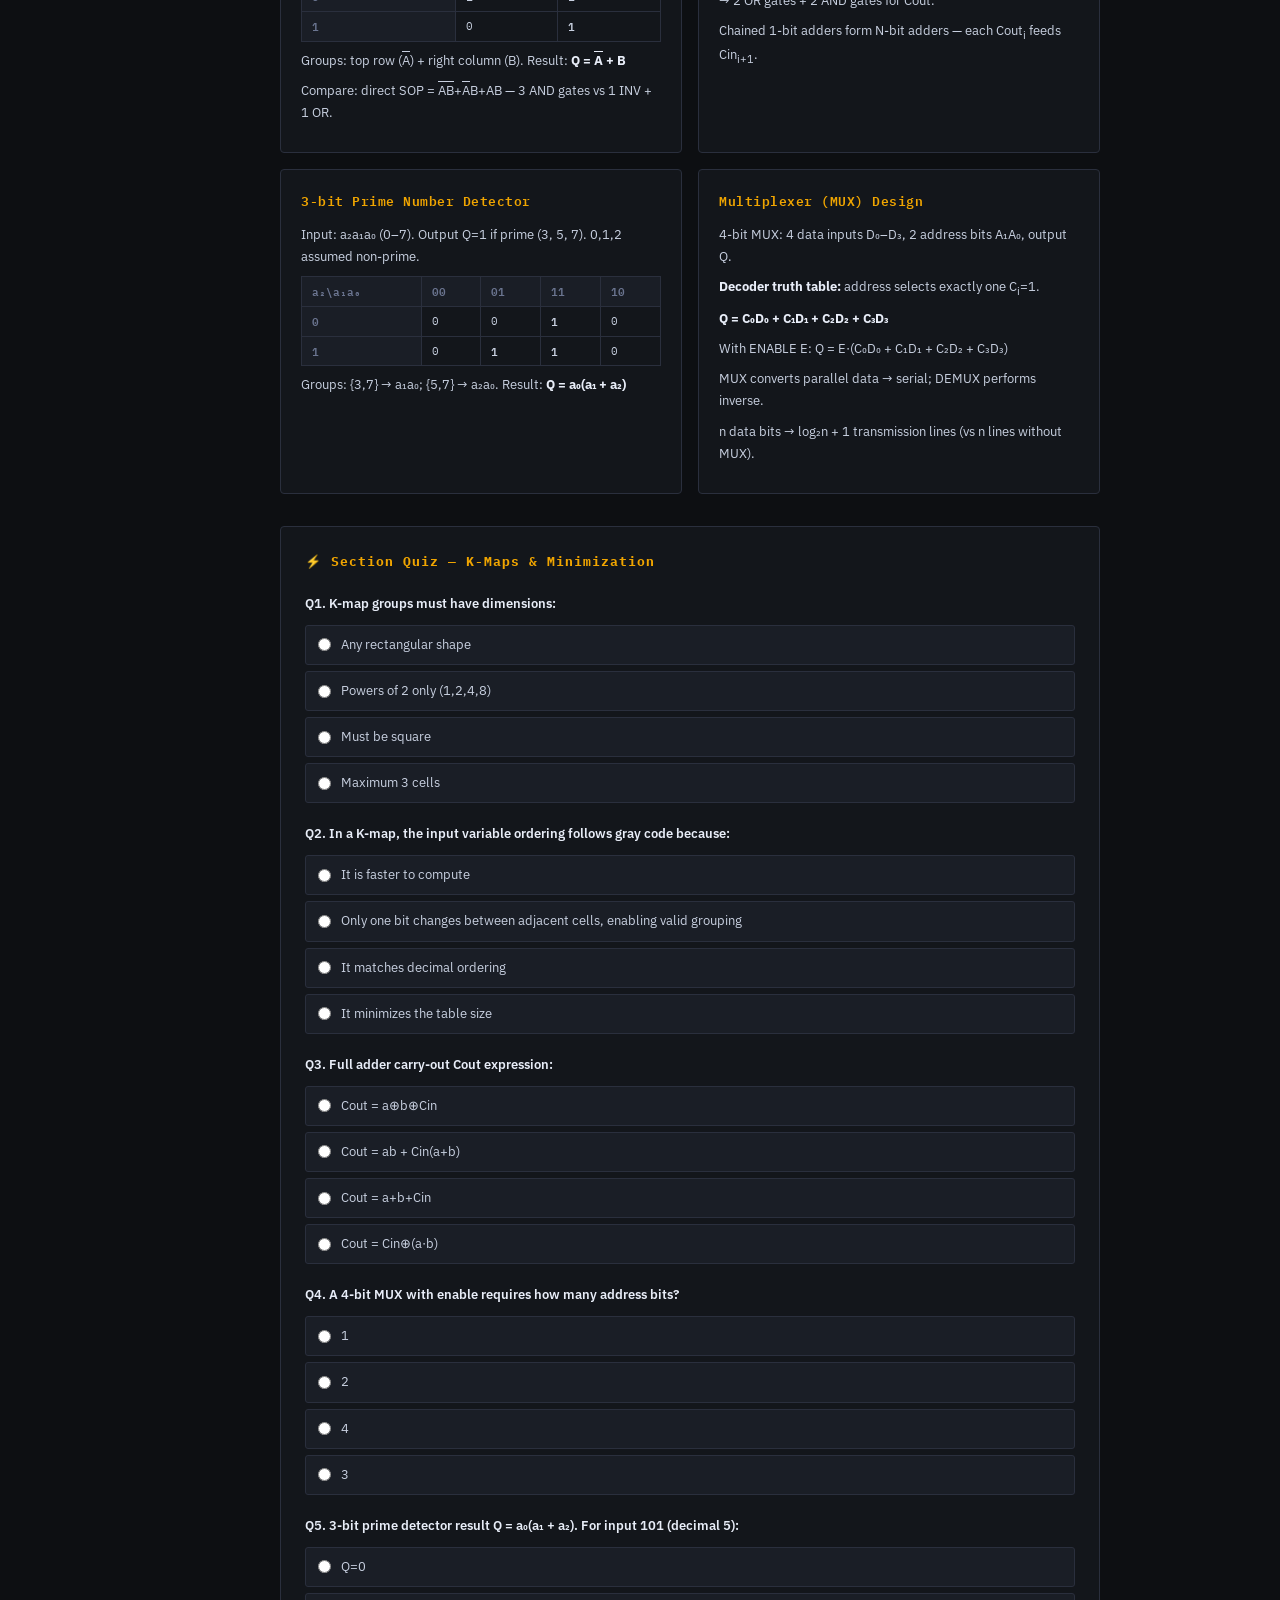
==== commit 78908384: "Chore(Global): Updated each section to be more explanative and include more notes." ====
--- a/index.html
+++ b/index.html
@@ -41,6 +41,35 @@
 <!-- MAIN CONTENT -->
 <main id="content">
 
+<!-- WELCOME & GUIDE INTRO -->
+<section id="intro" class="topic-section">
+  <div class="section-header">
+    <h2>Digital Electronics Study Guide</h2>
+    <p class="subtitle">A comprehensive 20-minute read summarizing the semester's core concepts, from power and binary through processors and memory.</p>
+  </div>
+
+  <div class="callout">
+    <strong>How to use this guide:</strong>
+    <ul>
+      <li><strong>Linear read:</strong> Section 0 (power) through Section 9 (memory) builds a complete narrative. Each section depends on prior ones. If a concept is unclear, re-read the linked earlier section.</li>
+      <li><strong>Exam prep:</strong> Use quizzes at the end of each section to check understanding. Review low-scoring sections with the PDF notes.</li>
+      <li><strong>Non-linear exploration:</strong> The sidebar lets you jump to any section. Follow the dependency flow-banners to understand prerequisites.</li>
+      <li><strong>Deeper dives:</strong> The PDF notes (18EC32_Notes_Unts_I-III-IV-V.pdf) provide full derivations and proofs; this guide summarizes and explains the "why."</li>
+    </ul>
+  </div>
+
+  <div class="card">
+    <h3>The Big Picture</h3>
+    <p>Digital systems convert physical signals (temperature, light, sound) into binary values, process them with logic gates and state machines, store results in memory, and convert back to analog outputs. This guide walks through each layer:</p>
+    <ul>
+      <li><strong>Layers 1–2:</strong> Power and bits — the physical foundation.</li>
+      <li><strong>Layers 3–5:</strong> Gates, Boolean algebra, and minimization — how to design efficient combinational logic.</li>
+      <li><strong>Layers 6–7:</strong> Flip-flops, counters, and state machines — how to add memory and time-dependent behavior.</li>
+      <li><strong>Layers 8–9:</strong> ADC/DAC and memory hierarchy — how to connect the digital world to analog reality and how processors work at the architectural level.</li>
+    </ul>
+  </div>
+</section>
+
 <!-- ═══════════════════════════════════════════ -->
 <!-- SECTION 0: POWER & CIRCUITS -->
 <!-- ═══════════════════════════════════════════ -->
@@ -48,10 +77,14 @@
   <div class="section-header">
     <span class="tag">Embedded Systems Foundation</span>
     <h2>Power &amp; Electricity in Digital Circuits</h2>
-    <p class="subtitle">Before digital logic, understand the physical layer — voltage, current, and power govern every embedded decision.</p>
+    <p class="subtitle">Before digital logic, understand the physical layer — voltage, current, and power govern every embedded decision, and the rest of the semester builds on that foundation.</p>
   </div>
 
   <div class="flow-banner">🔗 This section underpins every section that follows — TTL voltage levels, pull-up resistors, and power dissipation appear throughout the course.</div>
+
+  <div class="callout">
+    <strong>Semester Roadmap:</strong> The course starts with analog versus digital behavior, moves into binary number systems and logic gates, then uses Boolean algebra and Karnaugh maps to simplify circuits. From there it builds memory elements, counters, and state machines, and finishes with ADC/DAC conversion plus memory and processor architecture. Each section depends on the prior ones — if something feels unclear, revisit earlier sections first.
+  </div>
 
   <div class="card-grid">
     <div class="card">
@@ -155,18 +188,20 @@
         <tr><td>True</td><td>1</td><td>HIGH (H)</td><td>LOW (L)</td></tr>
         <tr><td>False</td><td>0</td><td>LOW (L)</td><td>HIGH (H)</td></tr>
       </table>
-      <p><strong>Positive-true convention:</strong> HIGH = True = 1.<br>
-      <strong>Negative-true convention:</strong> bar over label (e.g. <code>S̄</code>), LOW = True.</p>
+      <p><strong>Positive-true convention:</strong> HIGH = True = 1. This is standard in most embedded systems. When a pin is at +5V or +3.3V (depending on the voltage standard), it reads as a logic 1.<br>
+      <strong>Negative-true convention:</strong> bar over label (e.g. <code>S̄</code>), LOW = True. Used in some legacy circuits and when signal polarity is inverted (e.g., active-low enable pins). When the pin is at 0V, the signal is "true" or "active." This matters in practice: an active-low reset pin means the circuit resets when you pull it to 0V, not when you pull it to 1V.</p>
+      <p><em>Reading concern:</em> Always check schematics for bar notation. Confusing positive and negative logic is a common source of embedded firmware bugs — your code may be trying to set a pin HIGH when it should go LOW to activate a feature.</p>
     </div>
     <div class="card">
       <h3>Unsigned Binary</h3>
       <ul>
-        <li>Positional notation: each bit = 2<sup>n</sup>.</li>
-        <li>Example: 01001111₂ = 64+8+4+2+1 = 79₁₀</li>
-        <li>Max value for n bits: <strong>2ⁿ − 1</strong></li>
-        <li>To convert decimal→binary: divide by 2, collect remainders in reverse.</li>
-        <li>MSB = highest power; LSB = lowest power.</li>
-      </ul>
+        <li><strong>Positional notation:</strong> each bit represents a power of 2. The rightmost bit is 2⁰, the next is 2¹, then 2², and so on.</li>
+        <li><strong>Example:</strong> 01001111₂ = 0·128 + 1·64 + 0·32 + 0·16 + 1·8 + 1·4 + 1·2 + 1·1 = 64+8+4+2+1 = 79₁₀</li>
+        <li><strong>Max value for n bits:</strong> 2ⁿ − 1. For 8 bits: 255. For 16 bits: 65,535. This is why ADC resolution matters — a 12-bit ADC can represent 4,096 distinct values.</li>
+        <li><strong>Conversion:</strong> decimal→binary by repeatedly dividing by 2 and collecting remainders in reverse order. For example, 79÷2=39r1, 39÷2=19r1, 19÷2=9r1, etc. Reading remainders backward gives 01001111.</li>
+        <li><strong>Bit significance:</strong> MSB (Most Significant Bit) = leftmost = highest power; LSB (Least Significant Bit) = rightmost = 2⁰ = 1's place.</li>
+      </ul>
+      <p><em>Reading concern:</em> Overflow is silent in unsigned arithmetic. Adding 1 to 255 in 8-bit unsigned wraps to 0. Many firmware bugs come from unsigned integer overflow — your counter hits 256 but wraps to 0. Always be aware of your bit width and maximum representable value.</p>
     </div>
     <div class="card">
       <h3>BCD — Binary Coded Decimal</h3>
@@ -180,20 +215,22 @@
     <div class="card">
       <h3>Negative Numbers: 2's Complement</h3>
       <ul>
-        <li><strong>Sign-magnitude:</strong> MSB = sign bit. Simple to read; bad for arithmetic.</li>
-        <li><strong>2's Complement:</strong> N + (−N) = 0 (with overflow discarded).</li>
-        <li>Form: flip all bits, then add 1. OR: −N = −2<sup>MSB</sup> + remaining bits.</li>
-        <li>Example (4-bit): 5 = 0101; −5 = 1010+1 = 1011. Check: 0101+1011 = 10000 → 0 ✓</li>
-        <li>Both addition and multiplication work naturally.</li>
-      </ul>
+        <li><strong>Sign-magnitude approach:</strong> Use the MSB as a sign bit (0=positive, 1=negative) and the remaining bits for magnitude. Intuitive but problematic: you have two representations of zero (+0 and −0), and addition doesn't work correctly in hardware.</li>
+        <li><strong>2's Complement (the standard):</strong> Solves the problem by making the MSB have a negative weight. The insight: N + (−N) should equal 0 in modular arithmetic. So instead of a separate sign bit, we represent negative numbers such that addition works naturally with overflow discarded.</li>
+        <li><strong>How to compute:</strong> To negate N: flip all bits (one's complement), then add 1. Alternatively, −N = −2<sup>MSB</sup> + remaining bits. For an 8-bit number, the MSB represents −128.</li>
+        <li><strong>4-bit example:</strong> Range is −8 to +7. Positive 5 = 0101. To get −5: flip bits (1010), add 1 (1011). Verify: 0101 + 1011 = 10000 (5-bit result), discard the overflow → 0000 in 4-bit space, which is 0. Correct!</li>
+        <li><strong>Why it matters:</strong> Both addition and multiplication work correctly in 2's complement without special handling. Your CPU's ALU doesn't need separate unsigned and signed circuits; the same hardware works for both.</li>
+      </ul>
+      <p><em>Reading concern:</em> The MSB is special in 2's complement — it has a negative weight. Don't mix signed and unsigned: treating −5 (1011) as unsigned 11 is a logic error. Always be explicit about whether a variable is signed or unsigned in your firmware.</p>
     </div>
     <div class="card">
       <h3>Hexadecimal</h3>
       <ul>
-        <li>Base-16 — groups 4 bits into one symbol (0–9, A–F).</li>
-        <li>79₁₀ = 4F₁₆ (4=0100, F=1111).</li>
-        <li>Memory addresses, register values always shown in hex.</li>
-        <li>Embedded: 0xFF, 0x1A3F are typical firmware patterns.</li>
+        <li><strong>Base-16 notation:</strong> Groups every 4 bits into one symbol (0–9, A–F). This is the "sweet spot" for humans — binary is too verbose, decimal doesn't align with bit positions.</li>
+        <li><strong>Conversion rule:</strong> Each hex digit is exactly 4 binary bits. 0x4F means 0100 1111 in binary. Every hex digit is independent — no borrowing or carrying across digit boundaries when converting.</li>
+        <li><strong>79₁₀ example:</strong> In binary: 01001111. Group from right: 0100 1111. Convert each group: 0100=4, 1111=F. Result: 0x4F.</li>
+        <li><strong>Embedded ubiquity:</strong> Memory addresses, register values, and hardware configuration constants are always shown in hex. Example: 0xFF (all bits set to 1), 0x1A3F (specific register configuration), 0x8000 (bit 15 set). Your embedded IDE likely shows memory dumps in hex.</li>
+        <li><strong>Quick mental math:</strong> 0x100 = 256 (2⁸), 0x1000 = 4096 (2¹²), 0x10000 = 65536 (2¹⁶). Learning powers of 16 is essential for embedded work.</li>
       </ul>
       <table class="mini-table">
         <tr><th>Dec</th><th>Bin</th><th>Hex</th><th>Dec</th><th>Bin</th><th>Hex</th></tr>
@@ -201,6 +238,7 @@
         <tr><td>11</td><td>1011</td><td>B</td><td>14</td><td>1110</td><td>E</td></tr>
         <tr><td>12</td><td>1100</td><td>C</td><td>15</td><td>1111</td><td>F</td></tr>
       </table>
+      <p><em>Reading concern:</em> Always use the 0x prefix (0xFF, not FF) to distinguish hex from decimal in code and documentation. Some debuggers and tools are context-sensitive and may misinterpret an unlabeled hex number.</p>
     </div>
   </div>
 
@@ -229,6 +267,10 @@
   </div>
 
   <div class="flow-banner">🔗 Gate behavior → Boolean Algebra (Section 3) → Minimization (Section 4) → actual circuit implementation.</div>
+
+  <div class="callout">
+    <strong>Why gates matter:</strong> A gate is a small transistor network that performs a logical operation on two input voltages and produces one output. AND, OR, and NOT are universal building blocks — every combinational circuit (calculations, comparisons, decoding, multiplexing) reduces to some combination of them. The fewer gates, the less power, die area, and latency — which is why Boolean algebra and K-maps matter.
+  </div>
 
   <div class="gate-grid">
     <div class="gate-card">
@@ -353,7 +395,7 @@
   <div class="section-header">
     <span class="tag">Chapter 2</span>
     <h2>Boolean Algebra &amp; DeMorgan's Theorems</h2>
-    <p class="subtitle">Boolean algebra provides the mathematical framework to analyze, simplify, and transform logic expressions before hardware implementation.</p>
+    <p class="subtitle">Boolean algebra is the bridge between truth tables and real gate networks. It provides the mathematical framework to analyze, simplify, and transform logic expressions before hardware implementation.</p>
   </div>
 
   <div class="flow-banner">🔗 Boolean identities enable algebraic minimization (Section 4); DeMorgan's enables gate substitution crucial in NAND-only designs.</div>
@@ -387,6 +429,15 @@
       </table>
     </div>
     <div class="card">
+      <h3>How to Read Boolean Expressions</h3>
+      <ul>
+        <li><strong>Order of operations:</strong> Parentheses first, then NOT, then AND, then OR.</li>
+        <li><strong>Example:</strong> A + BC means "A OR (B AND C)" — the AND happens before the OR.</li>
+        <li><strong>Why identities matter:</strong> Use them to remove duplicate terms and unnecessary gates. The same logic can be written many ways; simplification yields fewer transistors and lower power.</li>
+        <li><strong>Positive vs negative logic:</strong> Positive logic treats 1 as true. Negative logic flips the meanings of 1 and 0, which is why the same circuit looks different in different notations.</li>
+      </ul>
+    </div>
+    <div class="card">
       <h3>DeMorgan's Theorems</h3>
       <p>Two critical identities for circuit transformation:</p>
       <div class="formula-inline">
@@ -435,6 +486,10 @@
   </div>
 
   <div class="flow-banner">🔗 Minimized expressions feed directly into state machine logic design (Sections 7 & 6) and adder circuits.</div>
+
+  <div class="callout">
+    <strong>Why minimize?</strong> A truth table produces expressions that are correct but wasteful. For example, a 4-input function might need 8 AND gates in "sum of products" form, but careful grouping might reduce it to 2 gates. This matters enormously: fewer gates = lower power consumption, smaller chip area, and faster propagation delay. A 50% gate reduction on a million-transistor chip saves gigawatts at data center scale. Karnaugh maps let you find the best minimization by hand for functions up to 4 variables; beyond that, automated tools (Espresso, Quine-McCluskey) take over.
+  </div>
 
   <div class="card-grid">
     <div class="card">
@@ -515,18 +570,23 @@
 
   <div class="flow-banner">🔗 Flip-flops are the elementary unit of registers (Section 6), counters (Section 6), and state machines (Section 7). Every synchronous embedded system depends on them.</div>
 
+  <div class="callout">
+    <strong>The memory breakthrough:</strong> So far (Sections 1–4) every circuit's output depends only on its current input — these are combinational circuits. A flip-flop is a feedback loop of gates that <em>remembers</em> a 1-bit value until an external signal (like a clock edge) changes it. This memory is the foundation of registers (multi-bit storage), counters (sequences of states), and entire computers. Without flip-flops, digital systems would have no way to retain past values, and computation would be impossible.
+  </div>
+
   <div class="card-grid">
     <div class="card">
       <h3>SR Latch (NOR-based)</h3>
-      <p>Two cross-coupled NOR gates. Output of each feeds input of other.</p>
+      <p><strong>Structure:</strong> Two cross-coupled NOR gates. The output of each gate feeds one input of the other, creating a feedback loop that holds state.</p>
       <table class="mini-table">
         <tr><th>S</th><th>R</th><th>Q</th><th>State</th></tr>
-        <tr><td>1</td><td>0</td><td>1</td><td>Set</td></tr>
-        <tr><td>0</td><td>1</td><td>0</td><td>Reset</td></tr>
-        <tr><td>0</td><td>0</td><td>Q<sub>prev</sub></td><td>Memory</td></tr>
+        <tr><td>1</td><td>0</td><td>1</td><td>Set (Q=1)</td></tr>
+        <tr><td>0</td><td>1</td><td>0</td><td>Reset (Q=0)</td></tr>
+        <tr><td>0</td><td>0</td><td>Q<sub>prev</sub></td><td>Hold/Memory</td></tr>
         <tr><td>1</td><td>1</td><td>—</td><td class="out0">AVOID</td></tr>
       </table>
-      <p>S=R=1: both outputs forced to same value → ambiguous, forbidden.</p>
+      <p><strong>Why S=R=1 is forbidden:</strong> When both inputs are 1, both NOR outputs are forced to 0, so Q and Q̅ are identical. This violates the assumption that they are opposites. When S and R then return to 0, the latch state becomes undefined — race conditions cause Q to randomly settle to 0 or 1.</p>
+      <p><em>Reading concern:</em> The SR latch is asynchronous (responds immediately to input changes). Never let S and R both go high in real circuits, or the outcome is unpredictable. Always think: "What happens if both signals are high?" This is a design flaw that some logic must prevent.</p>
     </div>
     <div class="card">
       <h3>Debounced Switch (SR Application)</h3>
@@ -536,9 +596,10 @@
     </div>
     <div class="card">
       <h3>Clocked SR Flip-Flop</h3>
-      <p>S,R only affect output when CLK = HIGH.</p>
-      <p>Interval between CLK pulses = "retain previous" state — provides synchronization.</p>
-      <p>Key concept: <strong>information can only change in sync with clock</strong>.</p>
+      <p><strong>The improvement:</strong> Add gates to the S and R inputs so they only propagate when CLK = HIGH. This prevents unwanted state changes between clock pulses.</p>
+      <p><strong>Timing behavior:</strong> When CLK = HIGH, S and R inputs directly affect the latch (same as asynchronous SR). When CLK = LOW, the latched state is frozen regardless of S/R inputs. This provides synchronization — the entire circuit only responds at predefined clock moments.</p>
+      <p><strong>Key concept:</strong> <em>Information can only change in sync with the clock</em>. This is the foundation of synchronous digital design. Without this discipline, race conditions and metastability plague circuits.</p>
+      <p><em>Reading concern:</em> Clocked SR still has the S=R=1 problem. The combinational logic feeding S and R must ensure this never happens. Many modern designs skip SR entirely and use D flip-flops instead, which are forced to have only one active input at a time.</p>
     </div>
     <div class="card">
       <h3>D-Type Transparent Flip-Flop</h3>
@@ -549,29 +610,33 @@
     </div>
     <div class="card">
       <h3>Edge-Triggered D Flip-Flop</h3>
-      <p>Latches D only at clock edge (rising or falling), not during entire HIGH level.</p>
-      <ul>
-        <li><strong>Positive-edge:</strong> latches on LOW→HIGH transition (TTL 7474).</li>
-        <li><strong>Negative-edge:</strong> latches on HIGH→LOW transition.</li>
-        <li>Requires 2–3 coupled SR stages internally.</li>
-      </ul>
-      <p><strong>Timing constraints:</strong></p>
-      <ul>
-        <li>t<sub>setup</sub> ≈ 20ns — D must be stable before clock edge.</li>
-        <li>t<sub>hold</sub> ≈ 3ns — D must remain stable after edge.</li>
-        <li>t<sub>prop</sub> ≈ 10ns — Q appears after edge.</li>
-      </ul>
+      <p><strong>Why it matters:</strong> A transparent latch responds whenever CLK is HIGH — if D changes during that window, Q changes immediately, creating glitches. An edge-triggered flip-flop fixes this: it samples D only at one instant per clock cycle (the edge), then "closes the gate." D changes after the edge don't affect output until the next edge.</p>
+      <p><strong>Design:</strong> Internally uses 2–3 SR stages in a master-slave configuration. The master SR latch captures D when CLK is one level, and the slave copies the master only at the opposite clock level.</p>
+      <p><strong>Edge types:</strong></p>
+      <ul>
+        <li><strong>Positive-edge (rising-edge):</strong> Triggers on LOW→HIGH transition. Most common in synchronous design (e.g., TTL 7474). Easier to visualize on scope captures.</li>
+        <li><strong>Negative-edge (falling-edge):</strong> Triggers on HIGH→LOW transition. Used when the timing works better or for inverting pipelines.</li>
+      </ul>
+      <p><strong>Timing constraints (typical 5V TTL values):</strong></p>
+      <ul>
+        <li>t<sub>setup</sub> ≈ 20ns — D must be stable and valid at least 20ns <em>before</em> the clock edge. Violate this and metastability can occur.</li>
+        <li>t<sub>hold</sub> ≈ 3ns — D must remain stable for at least 3ns <em>after</em> the edge. If D toggles too quickly, the captured value is undefined.</li>
+        <li>t<sub>prop</sub> ≈ 10ns — Q appears (propagates) approximately 10ns <em>after</em> the clock edge. This delay chains in pipelines.</li>
+      </ul>
+      <p><em>Reading concern:</em> <strong>Setup and hold violations cause metastability</strong> — the flip-flop output oscillates for a brief time, settling to 0 or 1 unpredictably. At high speeds (>100MHz), matching clock and data line lengths on the PCB is critical to avoid violating t<sub>hold</sub>. Many chip failures in production trace back to timing violations that weren't caught in simulation.</p>
     </div>
     <div class="card">
       <h3>JK Flip-Flop</h3>
       <table class="mini-table">
-        <tr><th>J</th><th>K</th><th>Q<sub>n</sub></th></tr>
-        <tr><td>1</td><td>0</td><td>1 (Set)</td></tr>
-        <tr><td>0</td><td>1</td><td>0 (Reset)</td></tr>
-        <tr><td>0</td><td>0</td><td>Q<sub>n-1</sub> (Hold)</td></tr>
-        <tr><td>1</td><td>1</td><td><span class="bar">Q</span><sub>n-1</sub> (Toggle)</td></tr>
+        <tr><th>J</th><th>K</th><th>Q<sub>n</sub></th><th>Meaning</th></tr>
+        <tr><td>1</td><td>0</td><td>1</td><td>Set Q to 1</td></tr>
+        <tr><td>0</td><td>1</td><td>0</td><td>Reset Q to 0</td></tr>
+        <tr><td>0</td><td>0</td><td>Q<sub>n-1</sub></td><td>Hold previous state</td></tr>
+        <tr><td>1</td><td>1</td><td><span class="bar">Q</span><sub>n-1</sub></td><td>Toggle (invert)</td></tr>
       </table>
-      <p>J=K=1 → Toggle. Enables divide-by-2 without extra logic. Used in ripple counters.</p>
+      <p><strong>The "JK" magic:</strong> Unlike SR, when both J and K are 1, the JK toggles instead of entering an undefined state. This single feature enables divide-by-2 counters without extra logic. Connect Q̅ back to J and Q to K: on each clock edge, it inverts itself.</p>
+      <p><strong>Practical use:</strong> JK is the "Swiss Army knife" of flip-flops. Every counter design textbook uses JK because J=K=1 is always safe and the toggle mode is powerful. Modern FPGAs implement primitives directly as D or SR, then synthesize JK behavior from them, but understanding JK thinking helps with digital design intuition.</p>
+      <p><em>Reading concern:</em> The toggle mode (J=K=1) hides a race condition in transparent latches: if J and K are both 1 and CLK stays HIGH, Q toggles repeatedly, not just once. Edge-triggered JK flip-flops avoid this because they only sample at the edge. Always verify your datasheet specifies edge-triggered unless you want continuous toggling.</p>
     </div>
   </div>
 
@@ -609,10 +674,11 @@
     </div>
     <div class="card">
       <h3>Asynchronous (Ripple) Counter</h3>
-      <p>Chain of flip-flops: each FF clocked by output of previous.</p>
-      <p>4-bit ripple counter: FF₀ clocked by input, FF₁ by Q₀, FF₂ by Q₁, FF₃ by Q₂.</p>
-      <p><strong>Problem:</strong> LSB and MSB process different input pulses at high speed — ripple delay accumulates.</p>
-      <p>At high frequency: intermediate states create glitches (spurious decode outputs).</p>
+      <p><strong>Structure:</strong> Chain flip-flops such that the output Q of one FF clocks the input of the next. FF₀ counts the input pulses and toggles at half the rate. FF₁ counts FF₀'s output and toggles at 1/4 the rate. And so on.</p>
+      <p><strong>Example (4-bit):</strong> Input pulses clock FF₀ directly. FF₀'s Q output clocks FF₁. FF₁'s Q clocks FF₂. FF₂'s Q clocks FF₃. Result: a 4-bit binary counter (0→ 1→ 2→...15→ 0).</p>
+      <p><strong>The critical problem — ripple delay:</strong> When you increment the counter, FF₀ toggles immediately. This change must propagate to FF₁ before FF₁ can toggle. Then FF₁'s change must reach FF₂, and so on. The MSB doesn't stabilize until 3–4 flip-flop delays have passed (roughly 30–40ns in old TTL logic). During this time, the intermediate states (0→ 8, then later 9→ 15) are visible briefly.</p>
+      <p><strong>Why this is bad:</strong> If your logic decodes counter states (e.g., "when counter = 10, fire interrupt"), the ripple causes spurious intermediate decodings (e.g., 10→ 2→ 10 due to propagation delays). These glitches cause state machine errors or false triggers. At 100 MHz or faster, ripple delays become a significant fraction of a clock period.</p>
+      <p><em>Reading concern:</em> Ripple counters are pedagogically useful but are rarely used in production circuits. Modern designs use <strong>synchronous counters</strong> where all FF's share the same clock and combinational logic predicts which bits toggle next, ensuring all bits change at the same time (within propagation delay of the combinational logic, not flip-flops). Synchronous is slower to design but much more reliable. Always avoid ripple counters in real embedded systems unless you have very slow clocks (<1 MHz) and no critical timing needs.</p>
     </div>
     <div class="card">
       <h3>4-bit Data Register</h3>
@@ -622,13 +688,16 @@
     </div>
     <div class="card">
       <h3>Shift Register</h3>
-      <p>Chain of flip-flops: each Q feeds D of the next.</p>
-      <p>Each CLK cycle shifts data one position right.</p>
-      <ul>
-        <li><strong>Serial→Parallel:</strong> 4 serial bits in → 4 parallel bits Q₀–Q₃ after 4 clocks.</li>
-        <li><strong>Parallel→Serial:</strong> load 4 bits, shift out one per clock.</li>
-      </ul>
-      <p><em>Embedded: SPI interface is fundamentally a shift register. UART uses shift registers for framing.</em></p>
+      <p><strong>Structure:</strong> A chain of D flip-flops where the Q output of one FF feeds the D input of the next FF. All FFs share the same CLK.</p>
+      <p><strong>Operation:</strong> On each clock edge, data "shifts" one position through the chain. If you input serial bits on the first FF's D input, after N clock cycles they appear in parallel at all N FF outputs.</p>
+      <p><strong>Use cases:</strong></p>
+      <ul>
+        <li><strong>Serial-to-Parallel conversion:</strong> 4 serial bits arrive one per clock cycle. After 4 clocks, all 4 bits are captured in parallel at Q₃Q₂Q₁Q₀. This is how UART receivers work: serial data bits are shifted in, and after 10 clocks (including start and stop bits), a complete byte is assembled.</li>
+        <li><strong>Parallel-to-Serial conversion:</strong> Load all 4 bits simultaneously (using jam/async set/reset pins or a multiplexer). Then shift them out serially, one bit per clock. Used in SPI transmitters and UART transmitters.</li>
+        <li><strong>Barrel shifting:</strong> Combine with multiplexers to rotate data by variable amounts, useful for bit-field extraction and DSP algorithms.</li>
+      </ul>
+      <p><strong>Embedded applications:</strong> SPI interface on any microcontroller is fundamentally a pair of shift registers (one RX, one TX). UART also uses shift registers internally. Many industrial communication protocols (CAN, I²S) rely on shift registers at the physical layer.</p>
+      <p><em>Reading concern:</em> Shift register timing depends on the clock frequency. At very high speeds (>50 MHz), the capacitive loading of long shift chains can cause timing violations. Design tools must verify setup and hold times are met across all stages. Also, shift register behavior is sequential (N clocks for N bits), so low throughput compared to parallel buses, but uses only one or two signal lines, saving PCB routing.</p>
     </div>
   </div>
 
@@ -651,6 +720,10 @@
   </div>
 
   <div class="flow-banner">🔗 State machines unify all previous concepts: flip-flops (memory), Boolean logic (next-state logic), K-maps (minimization). Replacing logic with ROM → microprocessor (Section 9).</div>
+
+  <div class="callout">
+    <strong>The big picture:</strong> A state machine is the most general digital pattern. At each clock cycle, the machine reads current state and inputs, computes the next state using combinational logic, and transitions. Build a state machine for a traffic light. Scale it to handle 10 inputs and output 20 signals. Replace the logic gates with a lookup table (ROM). Feed the ROM an address computed from state + inputs, read back the next state and outputs. Now scale again: the ROM becomes program memory, the state register becomes a program counter, the inputs become instruction bits. This is a microprocessor. Every CPU in the world is a very large, very fast state machine executing a program stored in ROM.
+  </div>
 
   <div class="card-grid">
     <div class="card">
@@ -730,15 +803,21 @@
 
   <div class="flow-banner">🔗 ADC resolution links to binary number representation (Section 1). SAR ADC uses counters (Section 6) and comparator logic. DAC uses op-amp inverting configuration (power section concepts).</div>
 
+  <div class="callout">
+    <strong>Why ADC/DAC matter:</strong> Real-world signals (temperature, sound, voltage) are analog — continuous. Digital processors work with bits — discrete values. ADCs convert analog → digital (sampling + quantization), and DACs convert digital → analog (lookup + filtering). The two key trade-offs: (1) <strong>resolution</strong> (how many bits?) — affects accuracy; (2) <strong>sampling rate</strong> (how many samples per second?) — must be ≥ 2× the highest frequency present, or aliasing destroys the signal. A microphone samples at 44kHz, a medical ECG at 1kHz, industrial vibration sensors at 10kHz. Choosing the wrong ADC for a job wastes power, misses fast events, or adds unnecessary latency.
+  </div>
+
   <div class="card-grid">
     <div class="card">
       <h3>A/D Resolution</h3>
       <ul>
-        <li>n-bit ADC → 2ⁿ discrete levels.</li>
-        <li>Resolution = 1/(2·2ⁿ) of full range. Example: 12-bit → 1/8192 ≈ 0.012%.</li>
-        <li><strong>Nyquist Theorem:</strong> f<sub>samp</sub> > 2·f<sub>max</sub>. Audio (20kHz) → sample at ≥40kHz (standard: 44kHz).</li>
-        <li>Undersampling causes aliasing — high-frequency content folds into baseband.</li>
-      </ul>
+        <li><strong>Discrete levels:</strong> An n-bit ADC divides the input range into 2ⁿ equally-spaced quantization levels. Each level represents one unique binary code.</li>
+        <li><strong>Resolution (LSB size):</strong> If the full range is 0–10V and you have 12 bits, the LSB = 10V / 2¹² = 10V / 4096 ≈ 2.44mV. Each ADC count change represents 2.44mV.</li>
+        <li><strong>Accuracy vs resolution:</strong> Resolution is the <em>theoretical</em> smallest distinguishable voltage. Accuracy is the real-world error due to nonlinearity, offset, temperature drift, etc. A 12-bit ADC has 12-bit resolution but may only achieve 10-bit accuracy due to circuit imperfections.</li>
+        <li><strong>Nyquist Theorem:</strong> To faithfully capture a signal with highest frequency f<sub>max</sub>, sample at f<sub>samp</sub> > 2·f<sub>max</sub>. Audio (20kHz max) requires >40kHz (CD standard: 44.1kHz). Violate Nyquist and high frequencies "fold" into the audible range (aliasing), corrupting the signal irreversibly.</li>
+        <li><strong>Anti-aliasing filter:</strong> In practice, place a low-pass filter before the ADC to remove all frequencies above f<sub>max</sub>. Without it, noise and out-of-band signals alias into your measurement band and ruin data quality.</li>
+      </ul>
+      <p><em>Reading concern:</em> Resolution is not accuracy. A 16-bit ADC looks impressive on a datasheet but is useless if 4 of those bits are noise. Always read the "Signal-to-Noise Ratio (SNR)" and "Effective Number of Bits (ENOB)" columns in datasheets to know the real resolution. Also, quantization error is unavoidable: every conversion introduces ±0.5 LSB error. For 12-bit, 10V range: ±1.2mV error is inherent.</p>
     </div>
     <div class="card">
       <h3>DAC — R-2R Ladder</h3>
@@ -759,14 +838,18 @@
     </div>
     <div class="card">
       <h3>Successive Approximation (SAR) ADC</h3>
-      <p>Binary search algorithm over n clock cycles for n-bit result.</p>
+      <p><strong>The algorithm:</strong> SAR uses a binary search to find the digital code that matches the input voltage. Start with the MSB set to 1; if the resulting DAC output is too high, clear that bit. Move to the next bit and repeat. In n clock cycles, you have the result.</p>
+      <p><strong>Detailed example (8-bit, 0–10V, V<sub>in</sub>=7.09V):</strong></p>
       <ol>
-        <li>Start: set MSB=1, all others 0. Convert to analog via DAC.</li>
-        <li>Compare to V<sub>in</sub>: if DAC > V<sub>in</sub>, clear bit; else keep.</li>
-        <li>Move to next bit. Repeat n times.</li>
+        <li>Cycle 1: Try MSB=1 (code 10000000). DAC outputs 5V. Compare: 5V < 7.09V, so keep MSB=1.</li>
+        <li>Cycle 2: Try next bit=1 (code 11000000). DAC outputs 7.5V. Compare: 7.5V > 7.09V, so clear bit. Code is now 10000000.</li>
+        <li>Cycle 3: Try bit 5 (code 10100000). DAC outputs 6.25V. Compare: 6.25V < 7.09V, so keep. Code is now 10100000.</li>
+        <li>...continue for 5 more cycles...</li>
+        <li>Final result (approximately): 10110100₂ = 180₁₀, which maps to 7.03V (close to input).</li>
       </ol>
-      <p>Example (8-bit, 0–10V, V<sub>in</sub>=7.09V): converges in exactly 8 clock cycles.</p>
-      <p><strong>Embedded:</strong> most microcontroller ADCs (STM32, AVR, PIC) use SAR. Typical: 12-bit, 1 MSPS.</p>
+      <p><strong>Speed and power:</strong> Conversion time is fixed at n clock cycles (8 clocks for 8-bit, 12 for 12-bit). No variable latency unlike flash. Power consumption is moderate. This is why almost every microcontroller (STM32, AVR, PIC, ESP32) includes a SAR ADC: good speed, good resolution, low power, low cost.</p>
+      <p><strong>Typical specs:</strong> STM32L4 ADC: 12-bit resolution, 1 MSPS (1 million samples/sec), ±2.5% accuracy, <4µA in sleep mode.</p>
+      <p><em>Reading concern:</em> SAR ADC requires an external holding capacitor on the input (acquisition capacitor) to stabilize the voltage during conversion. If you switch inputs rapidly between samples, charge redistribution errors (pedestal errors) degrade accuracy. Also, the internal DAC noise directly affects linearity, so supply bypassing is critical.</p>
     </div>
     <div class="card">
       <h3>Single/Dual Slope ADC</h3>
@@ -778,12 +861,14 @@
     <div class="card">
       <h3>ADC Comparison for Embedded Design</h3>
       <table class="mini-table">
-        <tr><th>Type</th><th>Speed</th><th>Accuracy</th><th>Cost</th></tr>
-        <tr><td>Flash</td><td>Fastest</td><td>Low–Med</td><td>High</td></tr>
-        <tr><td>SAR</td><td>Medium</td><td>High</td><td>Low</td></tr>
-        <tr><td>Sigma-Delta</td><td>Slow</td><td>Highest</td><td>Medium</td></tr>
-        <tr><td>Dual Slope</td><td>Slowest</td><td>Very High</td><td>Low</td></tr>
+        <tr><th>Type</th><th>Speed</th><th>Accuracy</th><th>Cost</th><th>Best For</th></tr>
+        <tr><td>Flash</td><td>Fastest (parallel)</td><td>Low–Med</td><td>High</td><td>High-speed applications (oscilloscopes, radar, video)</td></tr>
+        <tr><td>SAR</td><td>Medium (n cycles)</td><td>High</td><td>Low</td><td><strong>Most embedded</strong> (µcontrollers, sensors)</td></tr>
+        <tr><td>Sigma-Delta</td><td>Slow (oversampling)</td><td>Highest</td><td>Medium</td><td>Audio, precision instrumentation (>16-bit needed)</td></tr>
+        <tr><td>Dual Slope</td><td>Very slow</td><td>Extreme</td><td>Low</td><td>Multimeters, calibration labs (noise rejection)</td></tr>
       </table>
+      <p><strong>Trade-off reasoning:</strong> Flash is simple (N comparators = N clock cycles) but wastes silicon and power on high-bit versions (256 comparators for 8-bit is a lot). SAR is clever: it reuses one DAC and comparator, so it scales well. Sigma-delta over-samples at 64–256× the target rate and uses digital filters to achieve extremely high accuracy; the oversampling noise-shapes quantization error out of the band of interest. Each has a place.</p>
+      <p><em>Reading concern:</em> When choosing an ADC, consider: (1) Required resolution (8, 10, 12, 14, 16 bits?); (2) Maximum input frequency (how fast does your signal change?); (3) Required sampling rate (Nyquist theorem); (4) Power budget (battery-powered or bench?); (5) Cost and PCB space. Grabbing the "best" (sigma-delta) when SAR suffices wastes power and cost. SAR dominates because it's the "Goldilocks" solution for most embedded problems.</p>
     </div>
   </div>
 
@@ -815,32 +900,44 @@
 
   <div class="flow-banner">🔗 Memory = registers (Section 6) + MUX/DEMUX (Section 4) + flip-flops (Section 5). ROM state machine (Section 7) generalizes to full processor.</div>
 
+  <div class="callout">
+    <strong>The hierarchy and why it matters:</strong> A processor fetches instructions from program memory, stores temporary values in registers and cache, and can access slower main memory when needed. Each level is faster but smaller: registers (0.1ns) beat cache (1ns) beat DRAM (100ns) beat flash (10ms). An embedded designer chooses: put critical data in registers; let the CPU cache hot loops; spill to DRAM if needed. Understanding memory speed hierarchy is how you optimize firmware for real-time performance — it is the difference between a responsive embedded system and one that misses deadlines.
+  </div>
+
   <div class="card-grid">
     <div class="card">
       <h3>Memory Types</h3>
       <table class="mini-table">
-        <tr><th>Type</th><th>Read</th><th>Write</th><th>Volatile</th></tr>
-        <tr><td>SRAM</td><td>✓</td><td>✓</td><td>Yes</td></tr>
-        <tr><td>DRAM</td><td>✓</td><td>✓</td><td>Yes (needs refresh)</td></tr>
-        <tr><td>ROM</td><td>✓</td><td>✗</td><td>No</td></tr>
-        <tr><td>PROM</td><td>✓</td><td>Once (fuse)</td><td>No</td></tr>
-        <tr><td>EPROM</td><td>✓</td><td>UV erase</td><td>No</td></tr>
-        <tr><td>EEPROM/Flash</td><td>✓</td><td>Electrically</td><td>No</td></tr>
+        <tr><th>Type</th><th>Read</th><th>Write</th><th>Volatile</th><th>Use Case</th></tr>
+        <tr><td>SRAM</td><td>✓</td><td>✓</td><td>Yes</td><td>CPU cache, registers, temp storage</td></tr>
+        <tr><td>DRAM</td><td>✓</td><td>✓</td><td>Yes (refresh)</td><td>System RAM (PCs, phones)</td></tr>
+        <tr><td>ROM</td><td>✓</td><td>✗</td><td>No</td><td>Factory-programmed constants, boot code</td></tr>
+        <tr><td>PROM</td><td>✓</td><td>Once (fuse)</td><td>No</td><td>Field-programmable (one-time)</td></tr>
+        <tr><td>EPROM</td><td>✓</td><td>UV erase</td><td>No</td><td>Reusable in lab, UV eraser needed</td></tr>
+        <tr><td>EEPROM/Flash</td><td>✓</td><td>Elec</td><td>No</td><td>Embedded program storage, config data</td></tr>
       </table>
+      <p><strong>Key concept:</strong> Volatility means the data is lost when power is removed. Non-volatile memory persists. The trade-off: volatile memory is faster and uses fewer transistors per bit, but your program and constants must live in non-volatile storage (flash) and be copied to volatile RAM at startup.</p>
+      <p><em>Reading concern:</em> Don’t confuse "writable" with "reusable." PROM is writable but only once: fuses are blown and cannot be restored. EPROM is truly reusable but requires a UV eraser (not practical for field updates). Flash is electrically erasable and rewritable millions of times, making it the only practical choice for modern embedded systems.</p>
     </div>
     <div class="card">
       <h3>SRAM vs DRAM</h3>
       <ul>
-        <li><strong>SRAM:</strong> Flip-flop array. Faster (~10ns). No refresh needed. More area per bit. Used for cache, embedded scratch RAM.</li>
-        <li><strong>DRAM:</strong> Capacitor array. Slower. Needs refresh every ~1ms (charge leaks). Higher density, cheaper per bit. Used for main system RAM.</li>
-      </ul>
+        <li><strong>SRAM (Static RAM):</strong> Each bit is a flip-flop (or cross-coupled gates). Requires 4–6 transistors per bit. Data stays valid as long as power is on (no refresh needed). Fast: ~10ns access. Used for: CPU caches (L1, L2, L3), embedded scratch RAM, register files. Expensive per bit and large footprint, so limited to small amounts (kilobytes to low megabytes in embedded systems).</li>
+        <li><strong>DRAM (Dynamic RAM):</strong> Each bit is a single transistor + capacitor. Capacitor holds a charge (1) or is empty (0), but charge leaks over milliseconds. Must refresh every ~1ms (read and re-write each row). Slower: ~100ns access. But much denser: ~1 transistor per bit. Used for: main system RAM in PCs, phones, servers. Cheap per bit, so practical for gigabytes. The refresh overhead is hidden by intelligent memory controllers that refresh in parallel with other operations.</li>
+      </ul>
+      <p><strong>Why the difference matters:</strong> You have a finite cache budget (SRAM is expensive). For every MB of SRAM, you lose 1-5MB of potential DRAM. Modern systems carefully balance: SRAM for hottest code/data (inner loops, critical data structures), DRAM for the rest. Firmware optimized for cache locality (keeping working set small) runs 2-3x faster than random-access firmware.</p>
+      <p><em>Reading concern:</em> DRAM refresh and SRAM static power consumption both matter for battery-powered devices. In sleep mode, DRAM consumes little (refresh can be slowed). SRAM sips current continuously. For always-on IoT devices, total power includes standby power, not just active power. This is why datasheets list "typical power consumption" at various clock speeds and duty cycles.</p>
     </div>
     <div class="card">
       <h3>RAM Organization</h3>
-      <p>8×1 RAM structure: DEMUX (write path) + D flip-flops (storage) + MUX (read path) + 3-state buffer (output).</p>
-      <p>External signals: Address (a₂a₁a₀), Data In, WE (write enable), OE (output enable), Data Out.</p>
-      <p><strong>Write:</strong> assert address + data + WE → DEMUX selects FF → FF latches data.</p>
-      <p><strong>Read:</strong> assert address + OE → MUX selects FF output → 3-state buffer drives bus.</p>
+      <p><strong>8×1 RAM architecture (1 byte, 8 locations):</strong></p>
+      <ul>
+        <li><strong>Write path:</strong> Address bits (a₂a₁a₀) feed a DEMUX that selects one of 8 flip-flops. Data In is connected to the D inputs of all FFs. When WE (write enable) is asserted, only the selected FF latches Data In.</li>
+        <li><strong>Read path:</strong> Address bits feed an 8-to-1 MUX that selects one FF output. That output feeds a 3-state (tri-state) buffer, which drives Data Out when OE (output enable) is asserted. Three-state logic allows multiple devices to share a bus: only the buffer with OE=1 drives the line; others are high-impedance (disconnected).</li>
+      </ul>
+      <p><strong>Key signals:</strong> Address (log₂N bits for N locations), Data In/Out (W bits for W-bit words), WE (write enable), OE (output enable), CS (chip select, not always shown), VSS/VDD (ground and power).</p>
+      <p><strong>Access sequence:</strong> Stable address → wait for setup time → assert WE or OE → valid data appears after propagation delay → deassert WE/OE.</p>
+      <p><em>Reading concern:</em> RAM timing must be considered in synchronous designs. If your state machine provides address at clock edge 0 but the RAM data doesn’t appear until edge 1+propagation delay, you may miss or fetch stale data. Always check timing diagrams in the datasheet. Also, the CS (chip select) signal is critical for multi-chip systems: only one chip should be active at a time to avoid bus conflicts.</p>
     </div>
     <div class="card">
       <h3>Memory Capacity &amp; Addressing</h3>
